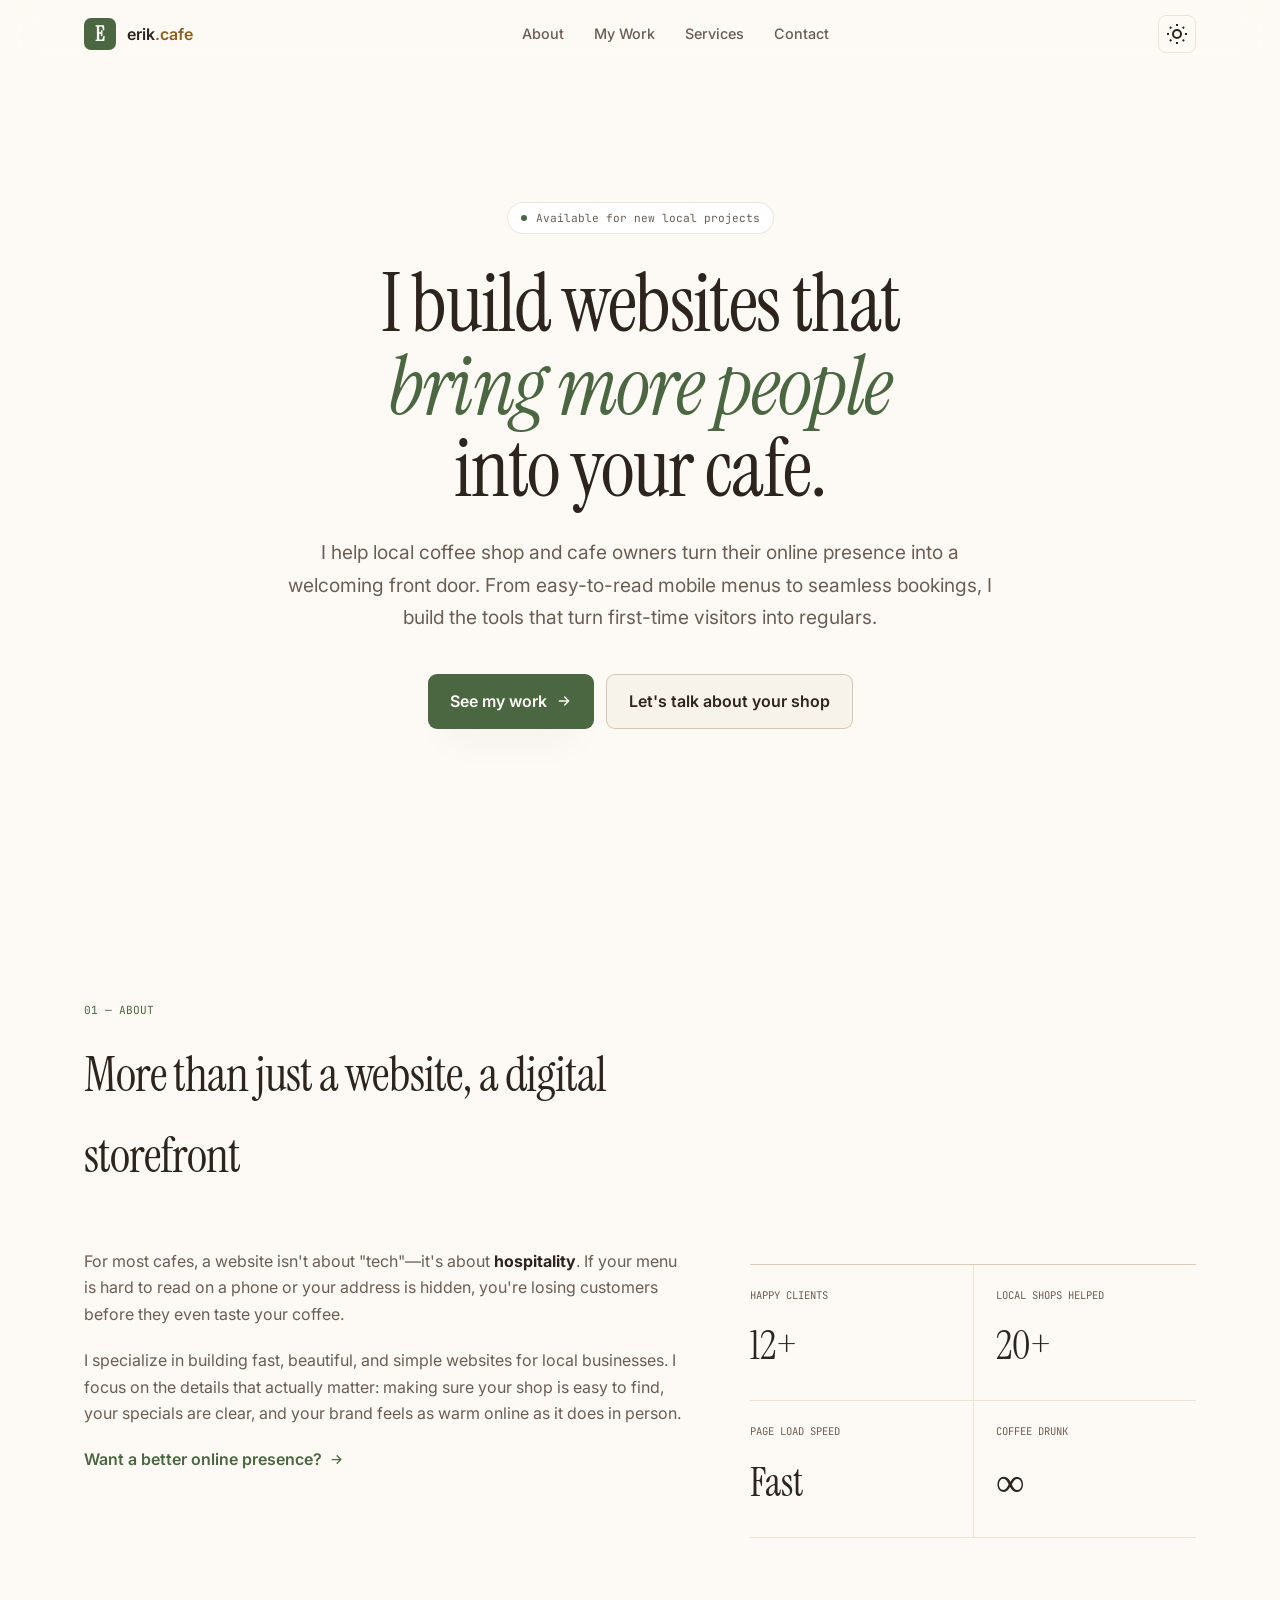
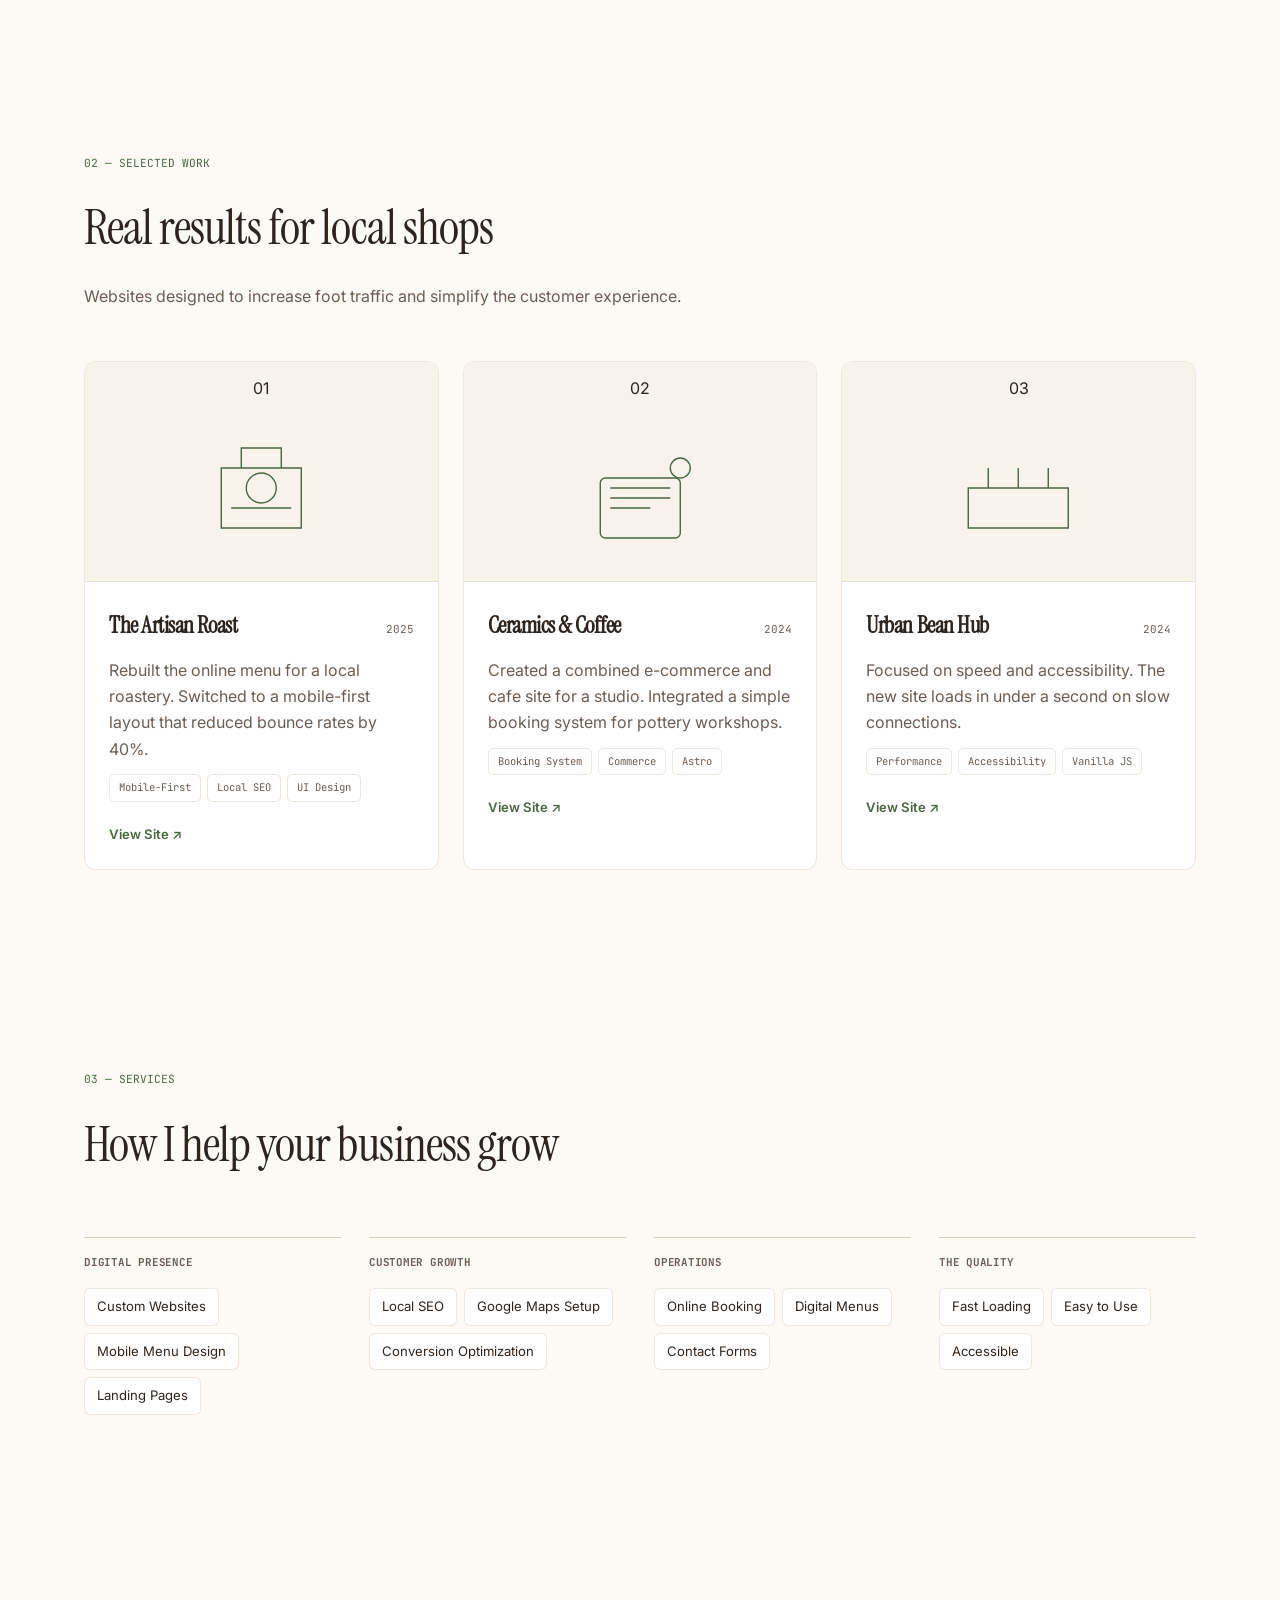
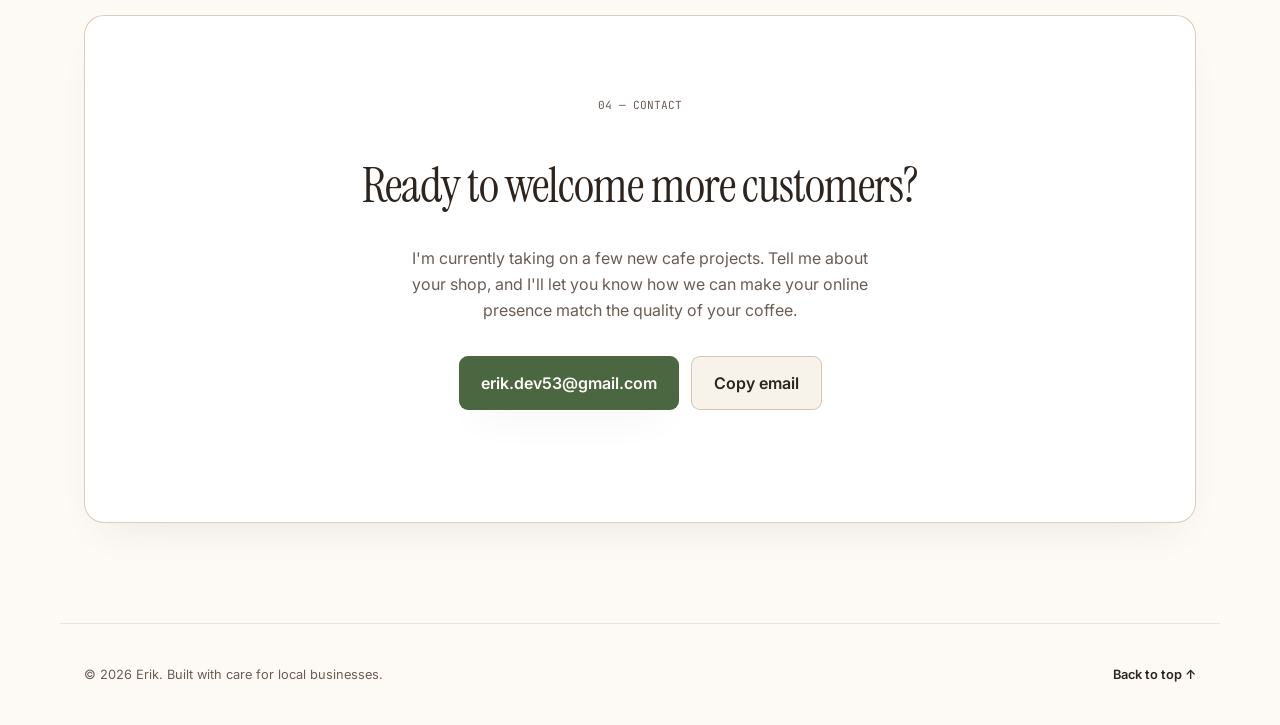
==== index.html @ 01d8112d "Initial commit via Netlify [skip ci]" ====
<!DOCTYPE html>
<html lang="en" data-theme="light">
<head>
  <meta charset="UTF-8" />
  <meta name="viewport" content="width=device-width, initial-scale=1.0" />
  <title>Erik — Web Designer for Local Cafes</title>
  <meta name="description" content="Erik helps local cafes and coffee shops grow their business with welcoming, mobile-friendly websites that bring in more customers." />
  <meta name="theme-color" content="#fdfaf5" />

  <script>
    (function () {
      try {
        var saved = localStorage.getItem("theme");
        var theme = saved || (window.matchMedia("(prefers-color-scheme: light)").matches ? "light" : "dark");
        document.documentElement.setAttribute("data-theme", theme);
      } catch (e) { }
    })();
  </script>

  <link rel="icon" href="data:image/svg+xml,<svg xmlns='http://www.w3.org/2000/svg' viewBox='0 0 100 100'><rect width='100' height='100' rx='22' fill='%238a5f22'/><text x='50' y='70' font-size='56' font-family='Georgia,serif' fill='%23fdfaf5' text-anchor='middle'>E</text></svg>" />
  <link rel="preconnect" href="https://fonts.googleapis.com" />
  <link rel="preconnect" href="https://fonts.gstatic.com" crossorigin />
  <link href="https://fonts.googleapis.com/css2?family=Instrument+Serif:ital@0;1&family=Inter:wght@400;500;600&family=JetBrains+Mono:wght@400;500&display=swap" rel="stylesheet" />
  <style>
:root {
  --bg: #fdfaf5;
  --bg-soft: #fcf8f0;
  --surface: #ffffff;
  --surface-2: #f7f3eb;
  --border: rgba(138, 95, 34, 0.15);
  --border-strong: rgba(138, 95, 34, 0.3);
  --text: #2d241e;
  --text-muted: #6b5d54;
  --accent: #4a6741;
  --accent-2: #3a5233;
  --accent-3: #8a5f22;
  --accent-contrast: #fdfaf5;
  --shadow: 0 20px 40px -20px rgba(45, 36, 30, 0.1);
  --radius: 12px;
  --radius-sm: 6px;
  --maxw: 1160px;
  --font: "Inter", system-ui, sans-serif;
  --display: "Instrument Serif", Georgia, serif;
  --mono: "JetBrains Mono", monospace;
}

[data-theme="dark"] {
  --bg: #1c1815;
  --bg-soft: #241f1b;
  --surface: #2a2420;
  --surface-2: #332c27;
  --border: rgba(255, 255, 255, 0.08);
  --border-strong: rgba(255, 255, 255, 0.15);
  --text: #fdfaf5;
  --text-muted: #bcaea5;
  --accent: #8da87d;
  --accent-2: #a3be8e;
  --accent-3: #c4a484;
  --accent-contrast: #1c1815;
}

*, *::before, *::after { box-sizing: border-box; }
html { scroll-behavior: smooth; scroll-padding-top: 88px; }
body {
  margin: 0; background: var(--bg); color: var(--text);
  font-family: var(--font); font-size: 16px; line-height: 1.65;
  -webkit-font-smoothing: antialiased; overflow-x: hidden;
}
h1, h2, h3 { margin: 0; letter-spacing: -0.02em; }
p { margin: 0; }
ul { margin: 0; padding: 0; list-style: none; }
a { color: inherit; text-decoration: none; }
button { font: inherit; color: inherit; cursor: pointer; }

.container { width: 100%; max-width: var(--maxw); margin-inline: auto; padding-inline: 24px; }

.site-header {
  position: sticky; top: 0; z-index: 50;
  backdrop-filter: blur(16px); -webkit-backdrop-filter: blur(16px);
  background: color-mix(in srgb, var(--bg) 82%, transparent);
  border-bottom: 1px solid transparent;
}
.site-header.is-scrolled { border-bottom-color: var(--border); }
.header-inner { display: flex; align-items: center; justify-content: space-between; height: 68px; }
.logo { display: inline-flex; align-items: center; gap: 11px; font-weight: 600; }
.logo-mark {
  display: grid; place-items: center; width: 32px; height: 32px;
  border-radius: 7px; background: var(--accent); color: var(--accent-contrast);
  font-family: var(--display); font-size: 1.3rem; line-height: 1;
}
.accent { color: var(--accent-3); }
.nav { display: flex; align-items: center; gap: 30px; }
.nav a { font-size: 0.9rem; font-weight: 500; color: var(--text-muted); transition: color 0.2s; }
.nav a:hover { color: var(--text); }
.nav a[aria-current="location"] { color: var(--text); font-weight: 600; }
.header-actions { display: flex; align-items: center; gap: 8px; }
.icon-btn {
  display: grid; place-items: center; width: 38px; height: 38px;
  border-radius: 8px; border: 1px solid var(--border); background: transparent;
}
.icon-sun { display: none; }
[data-theme="light"] .icon-sun { display: block; }
[data-theme="light"] .icon-moon { display: none; }
.menu-btn { display: none; }

.hero {
  display: flex;
  flex-direction: column;
  align-items: center;
  justify-content: center;
  text-align: center;
  padding: 120px 24px;
  min-height: calc(100vh - 68px);
}
.hero-content {
  width: 100%;
  max-width: 800px;
  margin: 0 auto;
}
.badge {
  display: inline-flex; align-items: center; gap: 9px;
  padding: 6px 13px; border: 1px solid var(--border);
  background: var(--surface); border-radius: 999px;
  font-family: var(--mono); font-size: 0.7rem; color: var(--text-muted);
  margin-bottom: 28px;
}
.dot { width: 6px; height: 6px; border-radius: 50%; background: var(--accent); }
h1 {
  font-family: var(--display); font-size: clamp(3rem, 6.4vw, 5.2rem);
  font-weight: 400; line-height: 1.01; margin-bottom: 26px;
}
.gradient-text { color: var(--accent); font-style: italic; }
.lead {
  color: var(--text-muted); font-size: 1.2rem; line-height: 1.7;
  max-width: 60ch; margin: 0 auto 40px;
}
.hero-actions { display: flex; justify-content: center; gap: 12px; margin-bottom: 40px; }
.btn {
  display: inline-flex; align-items: center; gap: 9px;
  padding: 13px 22px; border-radius: 9px; font-weight: 600;
  transition: transform 0.2s;
}
.btn:hover { transform: translateY(-2px); }
.btn-primary { background: var(--accent); color: var(--accent-contrast); box-shadow: var(--shadow); }
.btn-ghost { border: 1px solid var(--border-strong); color: var(--text); background: var(--surface-2); }
.btn-ghost:hover { background: var(--bg-soft); border-color: var(--accent); }

.section { padding-block: 100px; }
.section-head { max-width: 680px; margin-bottom: 52px; }
.eyebrow { font-family: var(--mono); font-size: 0.7rem; text-transform: uppercase; color: var(--accent); margin-bottom: 16px; }
h2 { font-family: var(--display); font-size: clamp(2.1rem, 3.8vw, 3.1rem); font-weight: 400; }
.section-sub { color: var(--text-muted); margin-top: 14px; }

.about-grid { display: grid; grid-template-columns: 1.35fr 1fr; gap: 64px; }
.about-text p { color: var(--text-muted); margin-bottom: 20px; }
.about-text strong { color: var(--text); }
.link-arrow { display: inline-flex; align-items: center; gap: 7px; font-weight: 600; color: var(--accent); }
.stats { display: grid; grid-template-columns: 1fr 1fr; border-top: 1px solid var(--border-strong); }
.stat { padding: 22px 0; border-bottom: 1px solid var(--border); }
.stat:nth-child(even) { padding-left: 22px; border-left: 1px solid var(--border); }
.stat dt { font-family: var(--mono); font-size: 0.66rem; text-transform: uppercase; color: var(--text-muted); margin-bottom: 8px; }
.stat dd { margin: 0; font-family: var(--display); font-size: 2.5rem; color: var(--text); }

.projects { display: grid; grid-template-columns: repeat(3, 1fr); gap: 24px; }
.project { border: 1px solid var(--border); border-radius: var(--radius); background: var(--surface); overflow: hidden; transition: transform 0.3s; }
.project:hover { transform: translateY(-5px); box-shadow: var(--shadow); }
.project-thumb { aspect-ratio: 16/10; background: var(--surface-2); display: grid; place-items: center; border-bottom: 1px solid var(--border); }
.thumb-art { width: 58%; color: var(--accent); }
.project-body { padding: 24px; display: flex; flex-direction: column; gap: 12px; }
.project-top { display: flex; justify-content: space-between; align-items: baseline; }
.project-top h3 { font-family: var(--display); font-size: 1.45rem; }
.year { font-family: var(--mono); font-size: 0.68rem; color: var(--text-muted); }
.project p { font-size: 1rem; color: var(--text-muted); }
.tags { display: flex; flex-wrap: wrap; gap: 6px; }
.tags li { font-family: var(--mono); font-size: 0.66rem; padding: 4px 9px; border: 1px solid var(--border); border-radius: 5px; color: var(--text-muted); }
.project-links { margin-top: auto; padding-top: 10px; font-size: 0.82rem; font-weight: 600; color: var(--accent); }

.skills-grid { display: grid; grid-template-columns: repeat(4, 1fr); gap: 28px; }
.skill-group { padding-top: 16px; border-top: 1px solid var(--border-strong); }
.skill-group h3 { font-size: 0.68rem; font-family: var(--mono); text-transform: uppercase; color: var(--text-muted); margin-bottom: 16px; }
.chips { display: flex; flex-wrap: wrap; gap: 7px; }
.chips li { padding: 7px 12px; border-radius: 6px; border: 1px solid var(--border); background: var(--surface); font-size: 0.82rem; transition: all 0.2s; }
.chips li:hover { border-color: var(--accent); color: var(--accent); }

.contact-card { text-align: center; padding: 80px 28px; border: 1px solid var(--border-strong); border-radius: 20px; background: var(--surface); box-shadow: var(--shadow); }
.contact-card h2 { margin-bottom: 18px; }
.contact-card > p { color: var(--text-muted); max-width: 48ch; margin: 0 auto 32px; }
.contact-actions { display: flex; justify-content: center; gap: 12px; }
.copy-status { margin-top: 18px; font-family: var(--mono); font-size: 0.72rem; color: var(--accent); opacity: 0; transition: opacity 0.2s; }
.copy-status.show { opacity: 1; }

.site-footer { display: flex; justify-content: space-between; padding-block: 40px; border-top: 1px solid var(--border); font-size: 0.8rem; color: var(--text-muted); }
.back-to-top { font-weight: 600; color: var(--text); }

.reveal { opacity: 0; transform: translateY(20px); transition: all 0.6s ease; }
.reveal.in { opacity: 1; transform: none; }

@media (max-width: 900px) {
  .about-grid { grid-template-columns: 1fr; }
  .projects { grid-template-columns: 1fr 1fr; }
  .skills-grid { grid-template-columns: 1fr 1fr; }
}
@media (max-width: 720px) {
  .projects { grid-template-columns: 1fr; }
  .menu-btn { display: grid; }
  .nav {
    position: absolute; top: 68px; left: 0; right: 0; flex-direction: column;
    background: var(--bg-soft); padding: 20px; border-bottom: 1px solid var(--border);
    opacity: 0; visibility: hidden; transition: all 0.2s;
  }
  .nav.open { opacity: 1; visibility: visible; }
}
@media (max-width: 480px) {
  .skills-grid { grid-template-columns: 1fr; }
  .stats { grid-template-columns: 1fr; }
  .stat:nth-child(even) { padding-left: 0; border-left: none; }
}
</style>
</head>
<body>
  <header class="site-header">
    <div class="container header-inner">
      <a class="logo" href="#top">
        <span class="logo-mark">E</span>
        <span class="logo-text">erik<span class="accent">.cafe</span></span>
      </a>
      <nav class="nav" id="nav">
        <a href="#about">About</a>
        <a href="#work">My Work</a>
        <a href="#skills">Services</a>
        <a href="#contact">Contact</a>
      </nav>
      <div class="header-actions">
        <button class="icon-btn" id="theme-toggle">
          <svg class="icon-sun" viewBox="0 0 24 24" fill="none" stroke="currentColor" stroke-width="2"><circle cx="12" cy="12" r="4"/><path d="M12 2v2M12 20v2M4.93 4.93l1.42 1.42M17.66 17.66l1.42 1.42M2 12h2M20 12h2M4.93 19.07l1.42-1.42M17.66 6.34l1.42-1.42"/></svg>
          <svg class="icon-moon" viewBox="0 0 24 24" fill="none" stroke="currentColor" stroke-width="2"><path d="M21 12.79A9 9 0 1 1 11.21 3 7 7 0 0 0 21 12.79z"/></svg>
        </button>
        <button class="icon-btn menu-btn" id="menu-btn">
          <svg viewBox="0 0 24 24" fill="none" stroke="currentColor" stroke-width="2"><path d="M4 7h16M4 12h16M4 17h16"/></svg>
        </button>
      </div>
    </div>
  </header>

  <main id="top">
    <section class="hero container">
      <div class="hero-content reveal">
        <p class="badge"><span class="dot"></span>Available for new local projects</p>
        <h1>I build websites that<br /><span class="gradient-text">bring more people</span><br />into your cafe.</h1>
        <p class="lead">I help local coffee shop and cafe owners turn their online presence into a welcoming front door. From easy-to-read mobile menus to seamless bookings, I build the tools that turn first-time visitors into regulars.</p>
        <div class="hero-actions">
          <a class="btn btn-primary" href="#work">See my work <svg viewBox="0 0 24 24" fill="none" stroke="currentColor" stroke-width="2" stroke-linecap="round" stroke-linejoin="round" width="16"><path d="M5 12h14M13 6l6 6-6 6" /></svg></a>
          <a class="btn btn-ghost" href="#contact">Let's talk about your shop</a>
        </div>
      </div>
    </section>

    <section class="section container" id="about">
      <div class="section-head reveal">
        <p class="eyebrow">01 — About</p>
        <h2>More than just a website, a digital storefront</h2>
      </div>
      <div class="about-grid">
        <div class="about-text reveal">
          <p>For most cafes, a website isn't about "tech"—it's about <strong>hospitality</strong>. If your menu is hard to read on a phone or your address is hidden, you're losing customers before they even taste your coffee.</p>
          <p>I specialize in building fast, beautiful, and simple websites for local businesses. I focus on the details that actually matter: making sure your shop is easy to find, your specials are clear, and your brand feels as warm online as it does in person.</p>
          <a class="link-arrow" href="#contact">Want a better online presence? <svg viewBox="0 0 24 24" fill="none" stroke="currentColor" stroke-width="2" stroke-linecap="round" stroke-linejoin="round" width="15"><path d="M5 12h14M13 6l6 6-6 6" /></svg></a>
        </div>
        <dl class="stats reveal">
          <div class="stat"><dt>Happy Clients</dt><dd>12+</dd></div>
          <div class="stat"><dt>Local Shops Helped</dt><dd>20+</dd></div>
          <div class="stat"><dt>Page Load Speed</dt><dd>Fast</dd></div>
          <div class="stat"><dt>Coffee Drunk</dt><dd>∞</dd></div>
        </dl>
      </div>
    </section>

    <section class="section container" id="work">
      <div class="section-head reveal">
        <p class="eyebrow">02 — Selected work</p>
        <h2>Real results for local shops</h2>
        <p class="section-sub">Websites designed to increase foot traffic and simplify the customer experience.</p>
      </div>
      <div class="projects">
        <article class="project reveal">
          <div class="project-thumb"><span class="thumb-index">01</span><svg class="thumb-art" viewBox="0 0 200 140" width="200" height="140" fill="none" stroke="currentColor" stroke-width="1.4"><path d="M60 40h80v60H60z"/><path d="M80 40v-20h40v20"/><path d="M70 80h60"/><circle cx="100" cy="60" r="15"/></svg></div>
          <div class="project-body">
            <div class="project-top"><h3>The Artisan Roast</h3><span class="year">2025</span></div>
            <p>Rebuilt the online menu for a local roastery. Switched to a mobile-first layout that reduced bounce rates by 40%.</p>
            <ul class="tags"><li>Mobile-First</li><li>Local SEO</li><li>UI Design</li></ul>
            <div class="project-links"><a href="#">View Site ↗</a></div>
          </div>
        </article>
        <article class="project reveal">
          <div class="project-thumb"><span class="thumb-index">02</span><svg class="thumb-art" viewBox="0 0 200 140" width="200" height="140" fill="none" stroke="currentColor" stroke-width="1.4"><rect x="60" y="50" width="80" height="60" rx="5"/><path d="M70 60h60M70 70h60M70 80h40"/><circle cx="140" cy="40" r="10"/></svg></div>
          <div class="project-body">
            <div class="project-top"><h3>Ceramics & Coffee</h3><span class="year">2024</span></div>
            <p>Created a combined e-commerce and cafe site for a studio. Integrated a simple booking system for pottery workshops.</p>
            <ul class="tags"><li>Booking System</li><li>Commerce</li><li>Astro</li></ul>
            <div class="project-links"><a href="#">View Site ↗</a></div>
          </div>
        </article>
        <article class="project reveal">
          <div class="project-thumb"><span class="thumb-index">03</span><svg class="thumb-art" viewBox="0 0 200 140" width="200" height="140" fill="none" stroke="currentColor" stroke-width="1.4"><path d="M50 100h100v-40H50z"/><path d="M70 60v-20M100 60v-20M130 60v-20"/></svg></div>
          <div class="project-body">
            <div class="project-top"><h3>Urban Bean Hub</h3><span class="year">2024</span></div>
            <p>Focused on speed and accessibility. The new site loads in under a second on slow connections.</p>
            <ul class="tags"><li>Performance</li><li>Accessibility</li><li>Vanilla JS</li></ul>
            <div class="project-links"><a href="#">View Site ↗</a></div>
          </div>
        </article>
      </div>
    </section>

    <section class="section container" id="skills">
      <div class="section-head reveal">
        <p class="eyebrow">03 — Services</p>
        <h2>How I help your business grow</h2>
      </div>
      <div class="skills-grid reveal">
        <div class="skill-group"><h3>Digital Presence</h3><ul class="chips"><li>Custom Websites</li><li>Mobile Menu Design</li><li>Landing Pages</li></ul></div>
        <div class="skill-group"><h3>Customer Growth</h3><ul class="chips"><li>Local SEO</li><li>Google Maps Setup</li><li>Conversion Optimization</li></ul></div>
        <div class="skill-group"><h3>Operations</h3><ul class="chips"><li>Online Booking</li><li>Digital Menus</li><li>Contact Forms</li></ul></div>
        <div class="skill-group"><h3>The Quality</h3><ul class="chips"><li>Fast Loading</li><li>Easy to Use</li><li>Accessible</li></ul></div>
      </div>
    </section>

    <section class="section container" id="contact">
      <div class="contact-card reveal">
        <p class="eyebrow">04 — Contact</p>
        <h2>Ready to welcome more customers?</h2>
        <p>I'm currently taking on a few new cafe projects. Tell me about your shop, and I'll let you know how we can make your online presence match the quality of your coffee.</p>
        <div class="contact-actions">
          <a class="btn btn-primary" href="mailto:erik.dev53@gmail.com">erik.dev53@gmail.com</a>
          <button class="btn btn-ghost" id="copy-email" data-email="erik.dev53@gmail.com">Copy email</button>
        </div>
        <p class="copy-status" id="copy-status" role="status" aria-live="polite"></p>
      </div>
    </section>
  </main>

  <footer class="site-footer container">
    <p>© <span id="year">2026</span> Erik. Built with care for local businesses.</p>
    <a href="#top" class="back-to-top">Back to top ↑</a>
  </footer>

  <script>
(function () {
  "use strict";
  const root = document.documentElement;
  const themeToggle = document.getElementById("theme-toggle");
  function applyTheme(theme) {
    root.setAttribute("data-theme", theme);
    if (themeToggle) {
      const isLight = theme === "light";
      themeToggle.setAttribute("aria-pressed", String(isLight));
    }
  }
  const stored = localStorage.getItem("theme");
  applyTheme(stored || (window.matchMedia("(prefers-color-scheme: light)").matches ? "light" : "dark"));
  if (themeToggle) {
    themeToggle.addEventListener("click", () => {
      const next = root.getAttribute("data-theme") === "light" ? "dark" : "light";
      localStorage.setItem("theme", next);
      applyTheme(next);
    });
  }
  const menuBtn = document.getElementById("menu-btn");
  const nav = document.getElementById("nav");
  if (menuBtn && nav) {
    menuBtn.addEventListener("click", () => nav.classList.toggle("open"));
  }
  const header = document.querySelector(".site-header");
  if (header) {
    window.addEventListener("scroll", () => header.classList.toggle("is-scrolled", window.scrollY > 8), { passive: true });
  }
  const reveals = document.querySelectorAll(".reveal");
  const observer = new IntersectionObserver(entries => {
    entries.forEach(entry => { if (entry.isIntersecting) entry.target.classList.add("in"); });
  }, { threshold: 0.1 });
  reveals.forEach(el => observer.observe(el));
  const copyBtn = document.getElementById("copy-email");
  const copyStatus = document.getElementById("copy-status");
  if (copyBtn && copyStatus) {
    copyBtn.addEventListener("click", async () => {
      const email = copyBtn.dataset.email;
      await navigator.clipboard.writeText(email);
      copyStatus.textContent = "Copied ✓";
      copyStatus.classList.add("show");
      setTimeout(() => copyStatus.classList.remove("show"), 2000);
    });
  }
  document.getElementById("year").textContent = String(new Date().getFullYear());
})();
</script>
</body>
</html>
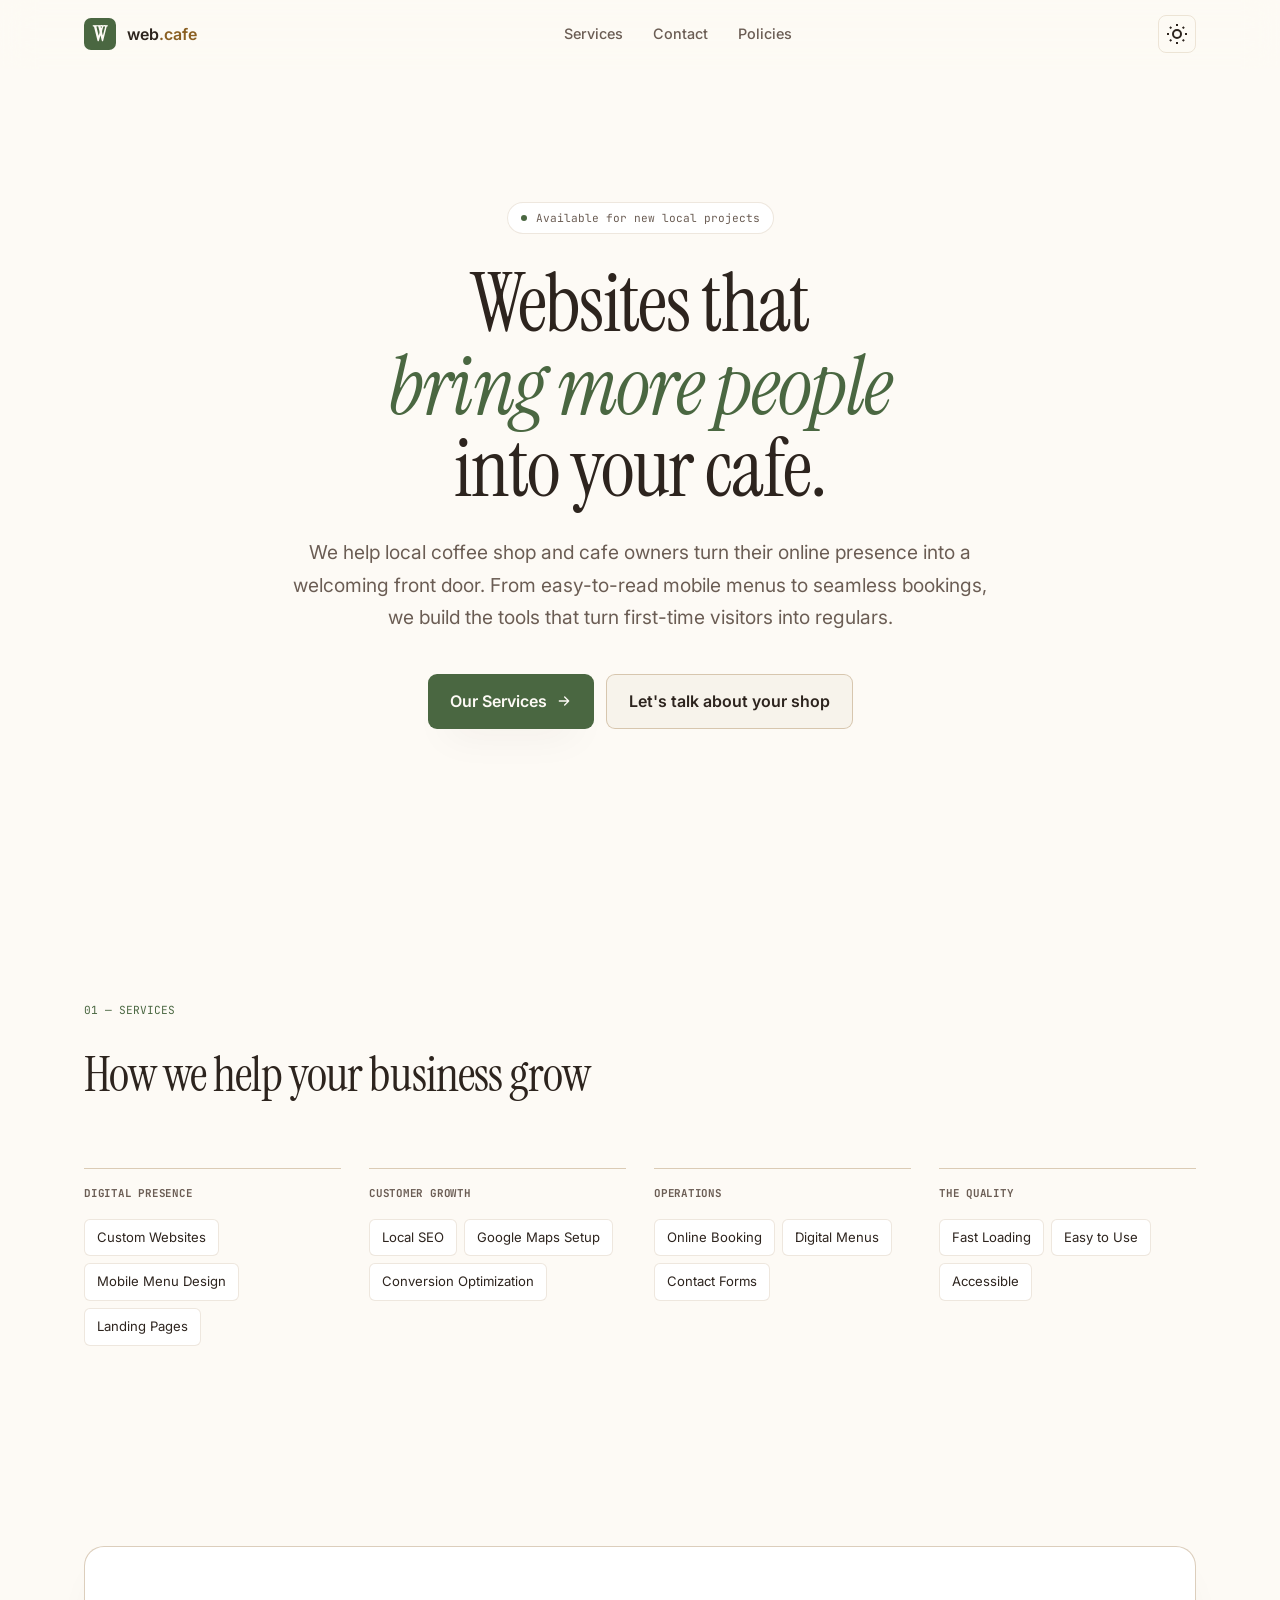
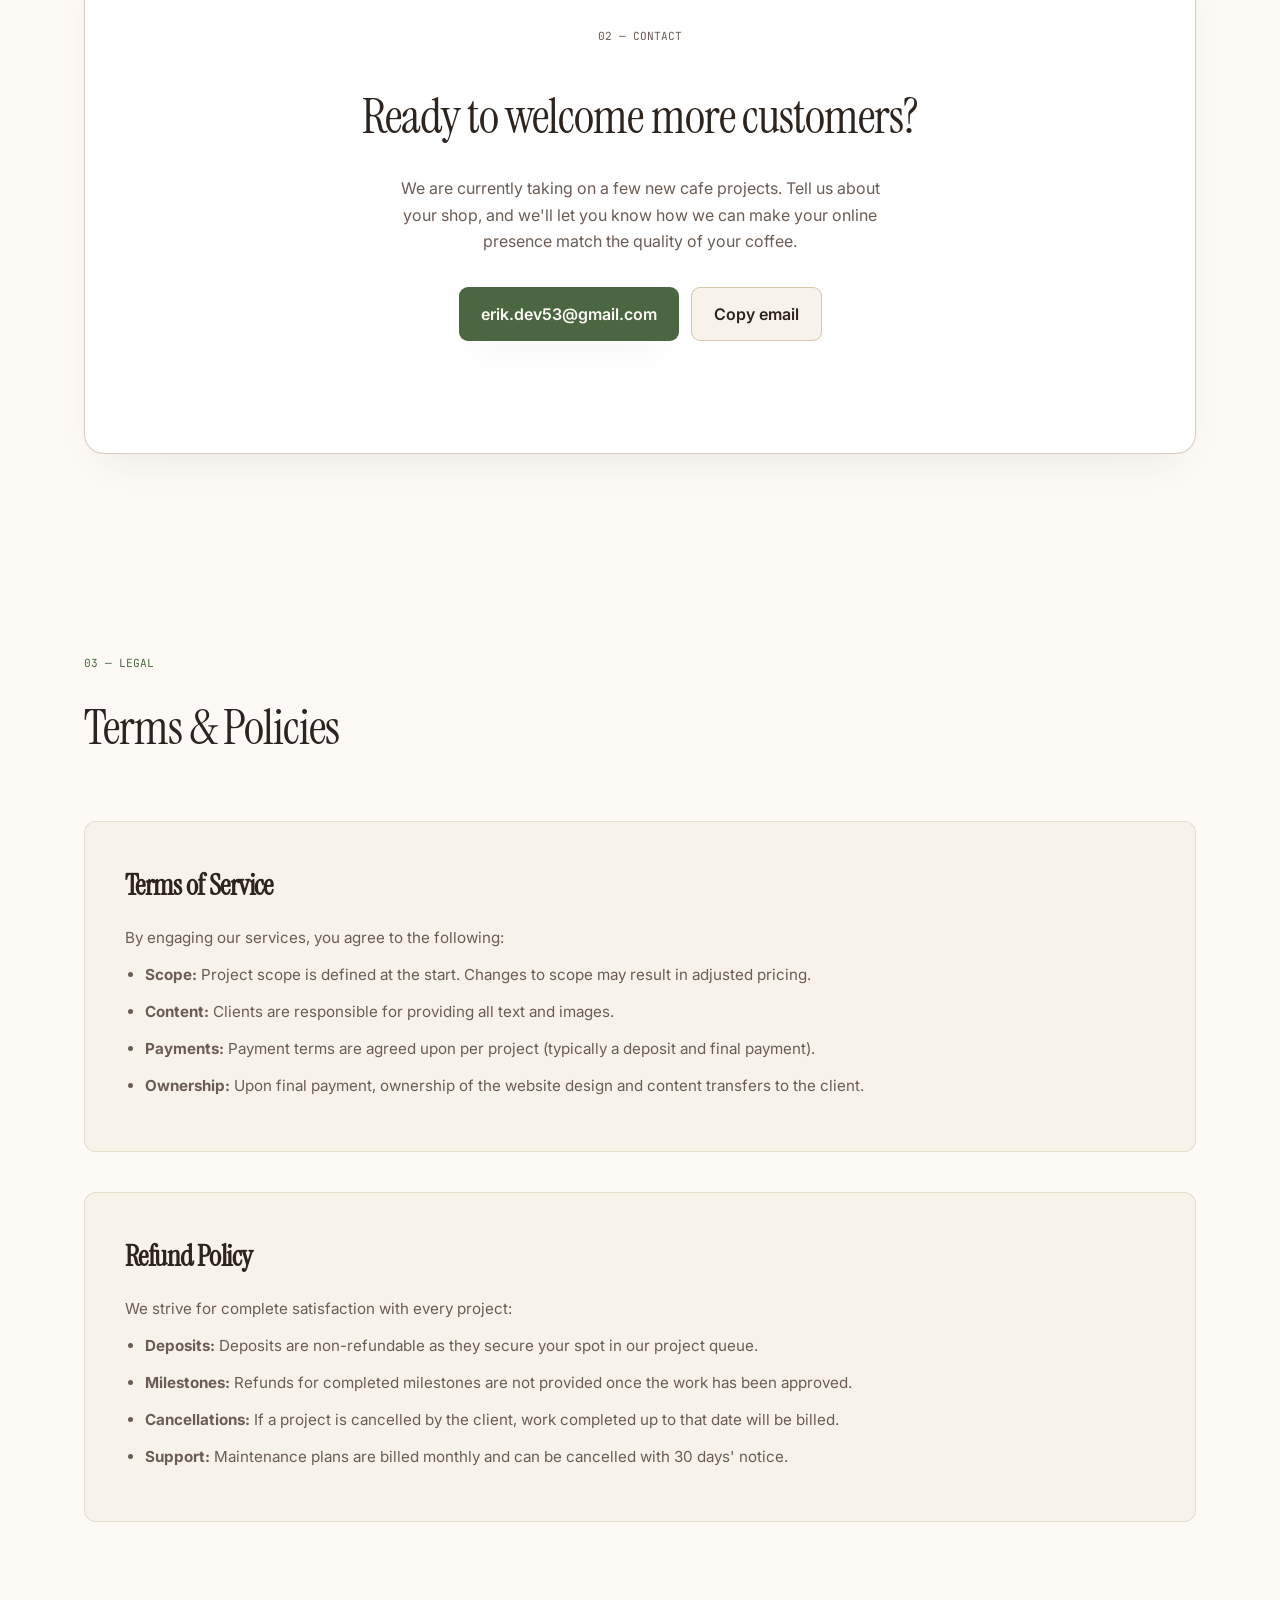
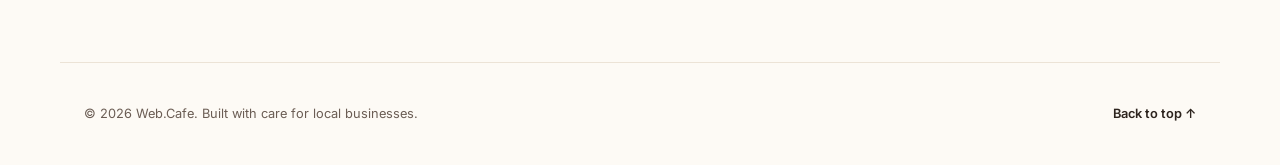
==== commit 963be8b8: "Add files via upload" ====
--- a/index.html
+++ b/index.html
@@ -3,8 +3,8 @@
 <head>
   <meta charset="UTF-8" />
   <meta name="viewport" content="width=device-width, initial-scale=1.0" />
-  <title>Erik — Web Designer for Local Cafes</title>
-  <meta name="description" content="Erik helps local cafes and coffee shops grow their business with welcoming, mobile-friendly websites that bring in more customers." />
+  <title>Web Design Services for Local Cafes</title>
+  <meta name="description" content="Professional web design for local cafes and coffee shops to help grow their business with welcoming, mobile-friendly websites." />
   <meta name="theme-color" content="#fdfaf5" />
 
   <script>
@@ -17,7 +17,7 @@
     })();
   </script>
 
-  <link rel="icon" href="data:image/svg+xml,<svg xmlns='http://www.w3.org/2000/svg' viewBox='0 0 100 100'><rect width='100' height='100' rx='22' fill='%238a5f22'/><text x='50' y='70' font-size='56' font-family='Georgia,serif' fill='%23fdfaf5' text-anchor='middle'>E</text></svg>" />
+  <link rel="icon" href="data:image/svg+xml,<svg xmlns='http://www.w3.org/2000/svg' viewBox='0 0 100 100'><rect width='100' height='100' rx='22' fill='%238a5f22'/><text x='50' y='70' font-size='56' font-family='Georgia,serif' fill='%23fdfaf5' text-anchor='middle'>W</text></svg>" />
   <link rel="preconnect" href="https://fonts.googleapis.com" />
   <link rel="preconnect" href="https://fonts.gstatic.com" crossorigin />
   <link href="https://fonts.googleapis.com/css2?family=Instrument+Serif:ital@0;1&family=Inter:wght@400;500;600&family=JetBrains+Mono:wght@400;500&display=swap" rel="stylesheet" />
@@ -151,30 +151,6 @@
 h2 { font-family: var(--display); font-size: clamp(2.1rem, 3.8vw, 3.1rem); font-weight: 400; }
 .section-sub { color: var(--text-muted); margin-top: 14px; }
 
-.about-grid { display: grid; grid-template-columns: 1.35fr 1fr; gap: 64px; }
-.about-text p { color: var(--text-muted); margin-bottom: 20px; }
-.about-text strong { color: var(--text); }
-.link-arrow { display: inline-flex; align-items: center; gap: 7px; font-weight: 600; color: var(--accent); }
-.stats { display: grid; grid-template-columns: 1fr 1fr; border-top: 1px solid var(--border-strong); }
-.stat { padding: 22px 0; border-bottom: 1px solid var(--border); }
-.stat:nth-child(even) { padding-left: 22px; border-left: 1px solid var(--border); }
-.stat dt { font-family: var(--mono); font-size: 0.66rem; text-transform: uppercase; color: var(--text-muted); margin-bottom: 8px; }
-.stat dd { margin: 0; font-family: var(--display); font-size: 2.5rem; color: var(--text); }
-
-.projects { display: grid; grid-template-columns: repeat(3, 1fr); gap: 24px; }
-.project { border: 1px solid var(--border); border-radius: var(--radius); background: var(--surface); overflow: hidden; transition: transform 0.3s; }
-.project:hover { transform: translateY(-5px); box-shadow: var(--shadow); }
-.project-thumb { aspect-ratio: 16/10; background: var(--surface-2); display: grid; place-items: center; border-bottom: 1px solid var(--border); }
-.thumb-art { width: 58%; color: var(--accent); }
-.project-body { padding: 24px; display: flex; flex-direction: column; gap: 12px; }
-.project-top { display: flex; justify-content: space-between; align-items: baseline; }
-.project-top h3 { font-family: var(--display); font-size: 1.45rem; }
-.year { font-family: var(--mono); font-size: 0.68rem; color: var(--text-muted); }
-.project p { font-size: 1rem; color: var(--text-muted); }
-.tags { display: flex; flex-wrap: wrap; gap: 6px; }
-.tags li { font-family: var(--mono); font-size: 0.66rem; padding: 4px 9px; border: 1px solid var(--border); border-radius: 5px; color: var(--text-muted); }
-.project-links { margin-top: auto; padding-top: 10px; font-size: 0.82rem; font-weight: 600; color: var(--accent); }
-
 .skills-grid { display: grid; grid-template-columns: repeat(4, 1fr); gap: 28px; }
 .skill-group { padding-top: 16px; border-top: 1px solid var(--border-strong); }
 .skill-group h3 { font-size: 0.68rem; font-family: var(--mono); text-transform: uppercase; color: var(--text-muted); margin-bottom: 16px; }
@@ -189,6 +165,11 @@
 .copy-status { margin-top: 18px; font-family: var(--mono); font-size: 0.72rem; color: var(--accent); opacity: 0; transition: opacity 0.2s; }
 .copy-status.show { opacity: 1; }
 
+.policy-section { background: var(--surface-2); border-radius: var(--radius); padding: 40px; margin-bottom: 40px; border: 1px solid var(--border); }
+.policy-section h3 { font-family: var(--display); font-size: 1.8rem; margin-bottom: 16px; }
+.policy-section p, .policy-section li { color: var(--text-muted); margin-bottom: 12px; font-size: 0.95rem; }
+.policy-section ul { padding-left: 20px; list-style: disc; }
+
 .site-footer { display: flex; justify-content: space-between; padding-block: 40px; border-top: 1px solid var(--border); font-size: 0.8rem; color: var(--text-muted); }
 .back-to-top { font-weight: 600; color: var(--text); }
 
@@ -196,12 +177,9 @@
 .reveal.in { opacity: 1; transform: none; }
 
 @media (max-width: 900px) {
-  .about-grid { grid-template-columns: 1fr; }
-  .projects { grid-template-columns: 1fr 1fr; }
   .skills-grid { grid-template-columns: 1fr 1fr; }
 }
 @media (max-width: 720px) {
-  .projects { grid-template-columns: 1fr; }
   .menu-btn { display: grid; }
   .nav {
     position: absolute; top: 68px; left: 0; right: 0; flex-direction: column;
@@ -212,8 +190,6 @@
 }
 @media (max-width: 480px) {
   .skills-grid { grid-template-columns: 1fr; }
-  .stats { grid-template-columns: 1fr; }
-  .stat:nth-child(even) { padding-left: 0; border-left: none; }
 }
 </style>
 </head>
@@ -221,14 +197,13 @@
   <header class="site-header">
     <div class="container header-inner">
       <a class="logo" href="#top">
-        <span class="logo-mark">E</span>
-        <span class="logo-text">erik<span class="accent">.cafe</span></span>
+        <span class="logo-mark">W</span>
+        <span class="logo-text">web<span class="accent">.cafe</span></span>
       </a>
       <nav class="nav" id="nav">
-        <a href="#about">About</a>
-        <a href="#work">My Work</a>
-        <a href="#skills">Services</a>
+        <a href="#services">Services</a>
         <a href="#contact">Contact</a>
+        <a href="#policies">Policies</a>
       </nav>
       <div class="header-actions">
         <button class="icon-btn" id="theme-toggle">
@@ -246,76 +221,19 @@
     <section class="hero container">
       <div class="hero-content reveal">
         <p class="badge"><span class="dot"></span>Available for new local projects</p>
-        <h1>I build websites that<br /><span class="gradient-text">bring more people</span><br />into your cafe.</h1>
-        <p class="lead">I help local coffee shop and cafe owners turn their online presence into a welcoming front door. From easy-to-read mobile menus to seamless bookings, I build the tools that turn first-time visitors into regulars.</p>
+        <h1>Websites that<br /><span class="gradient-text">bring more people</span><br />into your cafe.</h1>
+        <p class="lead">We help local coffee shop and cafe owners turn their online presence into a welcoming front door. From easy-to-read mobile menus to seamless bookings, we build the tools that turn first-time visitors into regulars.</p>
         <div class="hero-actions">
-          <a class="btn btn-primary" href="#work">See my work <svg viewBox="0 0 24 24" fill="none" stroke="currentColor" stroke-width="2" stroke-linecap="round" stroke-linejoin="round" width="16"><path d="M5 12h14M13 6l6 6-6 6" /></svg></a>
+          <a class="btn btn-primary" href="#services">Our Services <svg viewBox="0 0 24 24" fill="none" stroke="currentColor" stroke-width="2" stroke-linecap="round" stroke-linejoin="round" width="16"><path d="M5 12h14M13 6l6 6-6 6" /></svg></a>
           <a class="btn btn-ghost" href="#contact">Let's talk about your shop</a>
         </div>
       </div>
     </section>
 
-    <section class="section container" id="about">
+    <section class="section container" id="services">
       <div class="section-head reveal">
-        <p class="eyebrow">01 — About</p>
-        <h2>More than just a website, a digital storefront</h2>
-      </div>
-      <div class="about-grid">
-        <div class="about-text reveal">
-          <p>For most cafes, a website isn't about "tech"—it's about <strong>hospitality</strong>. If your menu is hard to read on a phone or your address is hidden, you're losing customers before they even taste your coffee.</p>
-          <p>I specialize in building fast, beautiful, and simple websites for local businesses. I focus on the details that actually matter: making sure your shop is easy to find, your specials are clear, and your brand feels as warm online as it does in person.</p>
-          <a class="link-arrow" href="#contact">Want a better online presence? <svg viewBox="0 0 24 24" fill="none" stroke="currentColor" stroke-width="2" stroke-linecap="round" stroke-linejoin="round" width="15"><path d="M5 12h14M13 6l6 6-6 6" /></svg></a>
-        </div>
-        <dl class="stats reveal">
-          <div class="stat"><dt>Happy Clients</dt><dd>12+</dd></div>
-          <div class="stat"><dt>Local Shops Helped</dt><dd>20+</dd></div>
-          <div class="stat"><dt>Page Load Speed</dt><dd>Fast</dd></div>
-          <div class="stat"><dt>Coffee Drunk</dt><dd>∞</dd></div>
-        </dl>
-      </div>
-    </section>
-
-    <section class="section container" id="work">
-      <div class="section-head reveal">
-        <p class="eyebrow">02 — Selected work</p>
-        <h2>Real results for local shops</h2>
-        <p class="section-sub">Websites designed to increase foot traffic and simplify the customer experience.</p>
-      </div>
-      <div class="projects">
-        <article class="project reveal">
-          <div class="project-thumb"><span class="thumb-index">01</span><svg class="thumb-art" viewBox="0 0 200 140" width="200" height="140" fill="none" stroke="currentColor" stroke-width="1.4"><path d="M60 40h80v60H60z"/><path d="M80 40v-20h40v20"/><path d="M70 80h60"/><circle cx="100" cy="60" r="15"/></svg></div>
-          <div class="project-body">
-            <div class="project-top"><h3>The Artisan Roast</h3><span class="year">2025</span></div>
-            <p>Rebuilt the online menu for a local roastery. Switched to a mobile-first layout that reduced bounce rates by 40%.</p>
-            <ul class="tags"><li>Mobile-First</li><li>Local SEO</li><li>UI Design</li></ul>
-            <div class="project-links"><a href="#">View Site ↗</a></div>
-          </div>
-        </article>
-        <article class="project reveal">
-          <div class="project-thumb"><span class="thumb-index">02</span><svg class="thumb-art" viewBox="0 0 200 140" width="200" height="140" fill="none" stroke="currentColor" stroke-width="1.4"><rect x="60" y="50" width="80" height="60" rx="5"/><path d="M70 60h60M70 70h60M70 80h40"/><circle cx="140" cy="40" r="10"/></svg></div>
-          <div class="project-body">
-            <div class="project-top"><h3>Ceramics & Coffee</h3><span class="year">2024</span></div>
-            <p>Created a combined e-commerce and cafe site for a studio. Integrated a simple booking system for pottery workshops.</p>
-            <ul class="tags"><li>Booking System</li><li>Commerce</li><li>Astro</li></ul>
-            <div class="project-links"><a href="#">View Site ↗</a></div>
-          </div>
-        </article>
-        <article class="project reveal">
-          <div class="project-thumb"><span class="thumb-index">03</span><svg class="thumb-art" viewBox="0 0 200 140" width="200" height="140" fill="none" stroke="currentColor" stroke-width="1.4"><path d="M50 100h100v-40H50z"/><path d="M70 60v-20M100 60v-20M130 60v-20"/></svg></div>
-          <div class="project-body">
-            <div class="project-top"><h3>Urban Bean Hub</h3><span class="year">2024</span></div>
-            <p>Focused on speed and accessibility. The new site loads in under a second on slow connections.</p>
-            <ul class="tags"><li>Performance</li><li>Accessibility</li><li>Vanilla JS</li></ul>
-            <div class="project-links"><a href="#">View Site ↗</a></div>
-          </div>
-        </article>
-      </div>
-    </section>
-
-    <section class="section container" id="skills">
-      <div class="section-head reveal">
-        <p class="eyebrow">03 — Services</p>
-        <h2>How I help your business grow</h2>
+        <p class="eyebrow">01 — Services</p>
+        <h2>How we help your business grow</h2>
       </div>
       <div class="skills-grid reveal">
         <div class="skill-group"><h3>Digital Presence</h3><ul class="chips"><li>Custom Websites</li><li>Mobile Menu Design</li><li>Landing Pages</li></ul></div>
@@ -327,9 +245,9 @@
 
     <section class="section container" id="contact">
       <div class="contact-card reveal">
-        <p class="eyebrow">04 — Contact</p>
+        <p class="eyebrow">02 — Contact</p>
         <h2>Ready to welcome more customers?</h2>
-        <p>I'm currently taking on a few new cafe projects. Tell me about your shop, and I'll let you know how we can make your online presence match the quality of your coffee.</p>
+        <p>We are currently taking on a few new cafe projects. Tell us about your shop, and we'll let you know how we can make your online presence match the quality of your coffee.</p>
         <div class="contact-actions">
           <a class="btn btn-primary" href="mailto:erik.dev53@gmail.com">erik.dev53@gmail.com</a>
           <button class="btn btn-ghost" id="copy-email" data-email="erik.dev53@gmail.com">Copy email</button>
@@ -337,10 +255,39 @@
         <p class="copy-status" id="copy-status" role="status" aria-live="polite"></p>
       </div>
     </section>
+
+    <section class="section container" id="policies">
+      <div class="section-head reveal">
+        <p class="eyebrow">03 — Legal</p>
+        <h2>Terms & Policies</h2>
+      </div>
+      <div class="reveal">
+        <div class="policy-section">
+          <h3>Terms of Service</h3>
+          <p>By engaging our services, you agree to the following:</p>
+          <ul>
+            <li><strong>Scope:</strong> Project scope is defined at the start. Changes to scope may result in adjusted pricing.</li>
+            <li><strong>Content:</strong> Clients are responsible for providing all text and images.</li>
+            <li><strong>Payments:</strong> Payment terms are agreed upon per project (typically a deposit and final payment).</li>
+            <li><strong>Ownership:</strong> Upon final payment, ownership of the website design and content transfers to the client.</li>
+          </ul>
+        </div>
+        <div class="policy-section">
+          <h3>Refund Policy</h3>
+          <p>We strive for complete satisfaction with every project:</p>
+          <ul>
+            <li><strong>Deposits:</strong> Deposits are non-refundable as they secure your spot in our project queue.</li>
+            <li><strong>Milestones:</strong> Refunds for completed milestones are not provided once the work has been approved.</li>
+            <li><strong>Cancellations:</strong> If a project is cancelled by the client, work completed up to that date will be billed.</li>
+            <li><strong>Support:</strong> Maintenance plans are billed monthly and can be cancelled with 30 days' notice.</li>
+          </ul>
+        </div>
+      </div>
+    </section>
   </main>
 
   <footer class="site-footer container">
-    <p>© <span id="year">2026</span> Erik. Built with care for local businesses.</p>
+    <p>© <span id="year">2026</span> Web.Cafe. Built with care for local businesses.</p>
     <a href="#top" class="back-to-top">Back to top ↑</a>
   </footer>
 
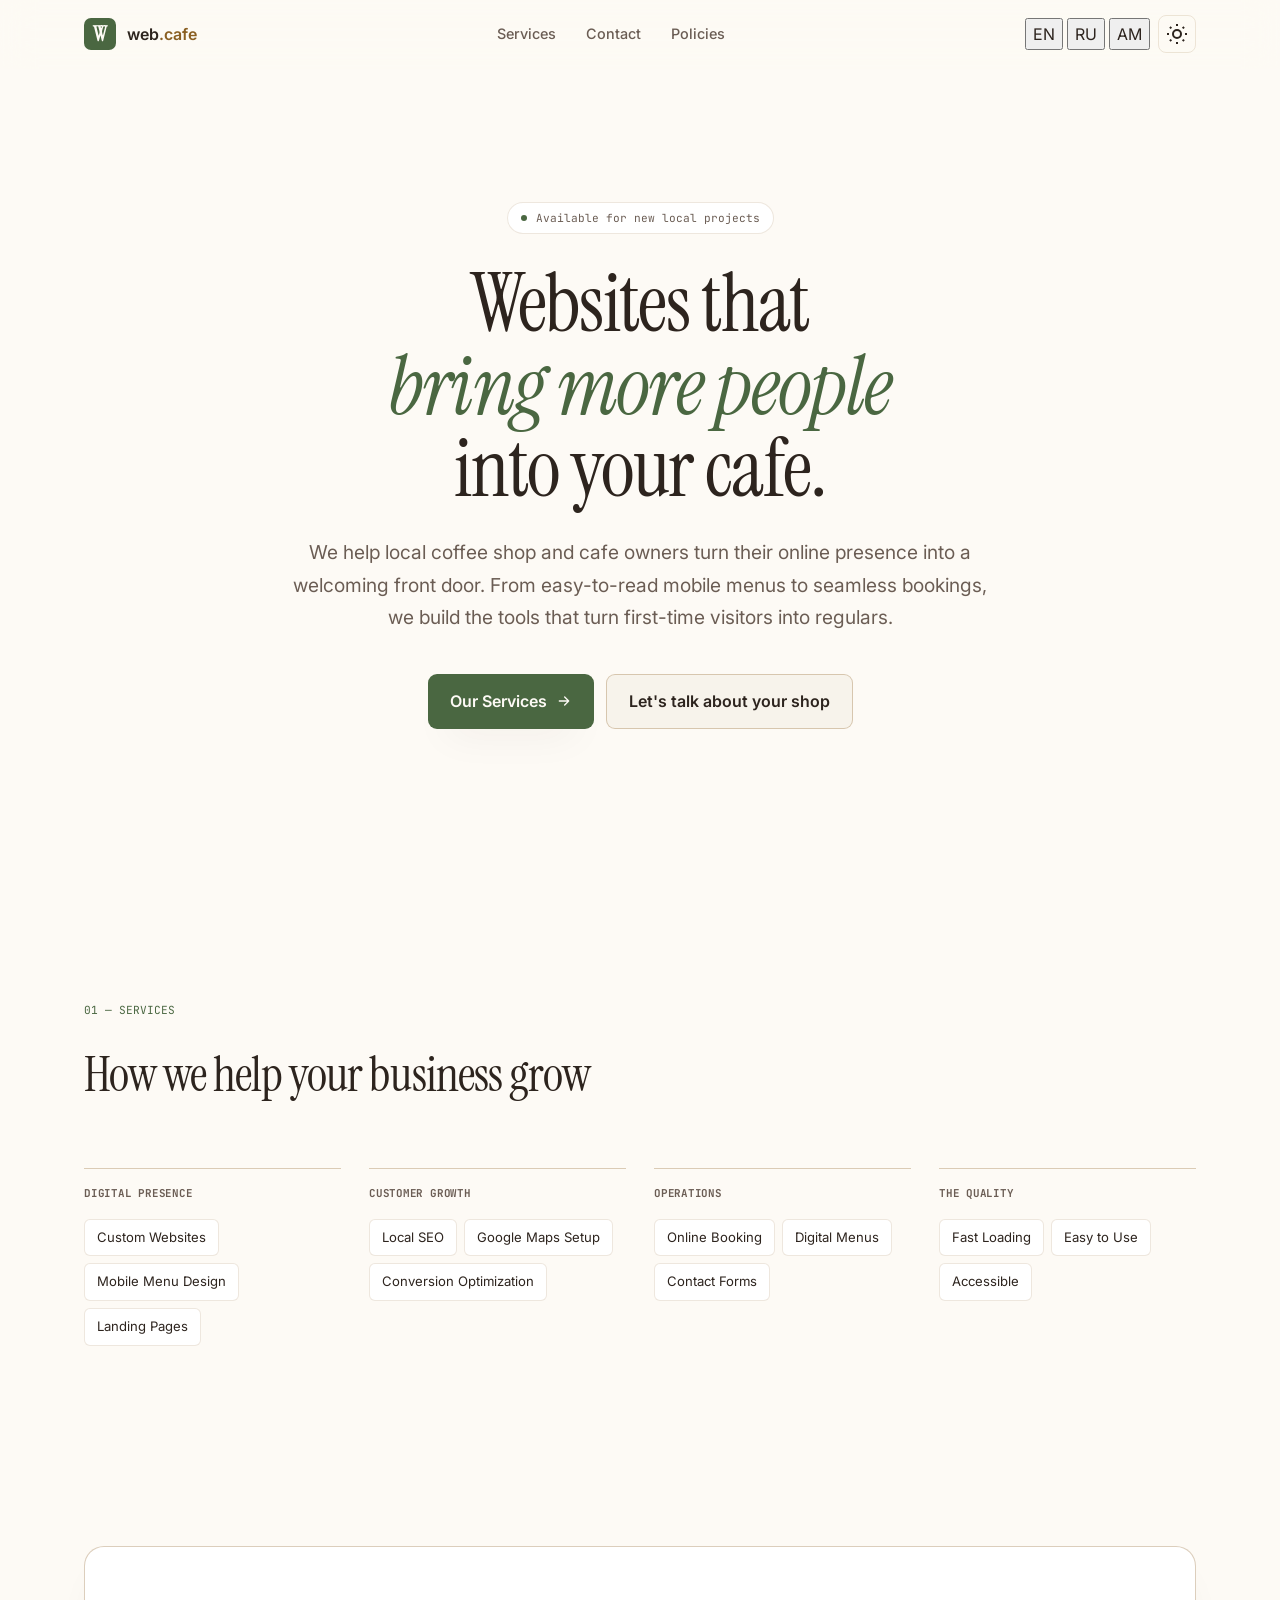
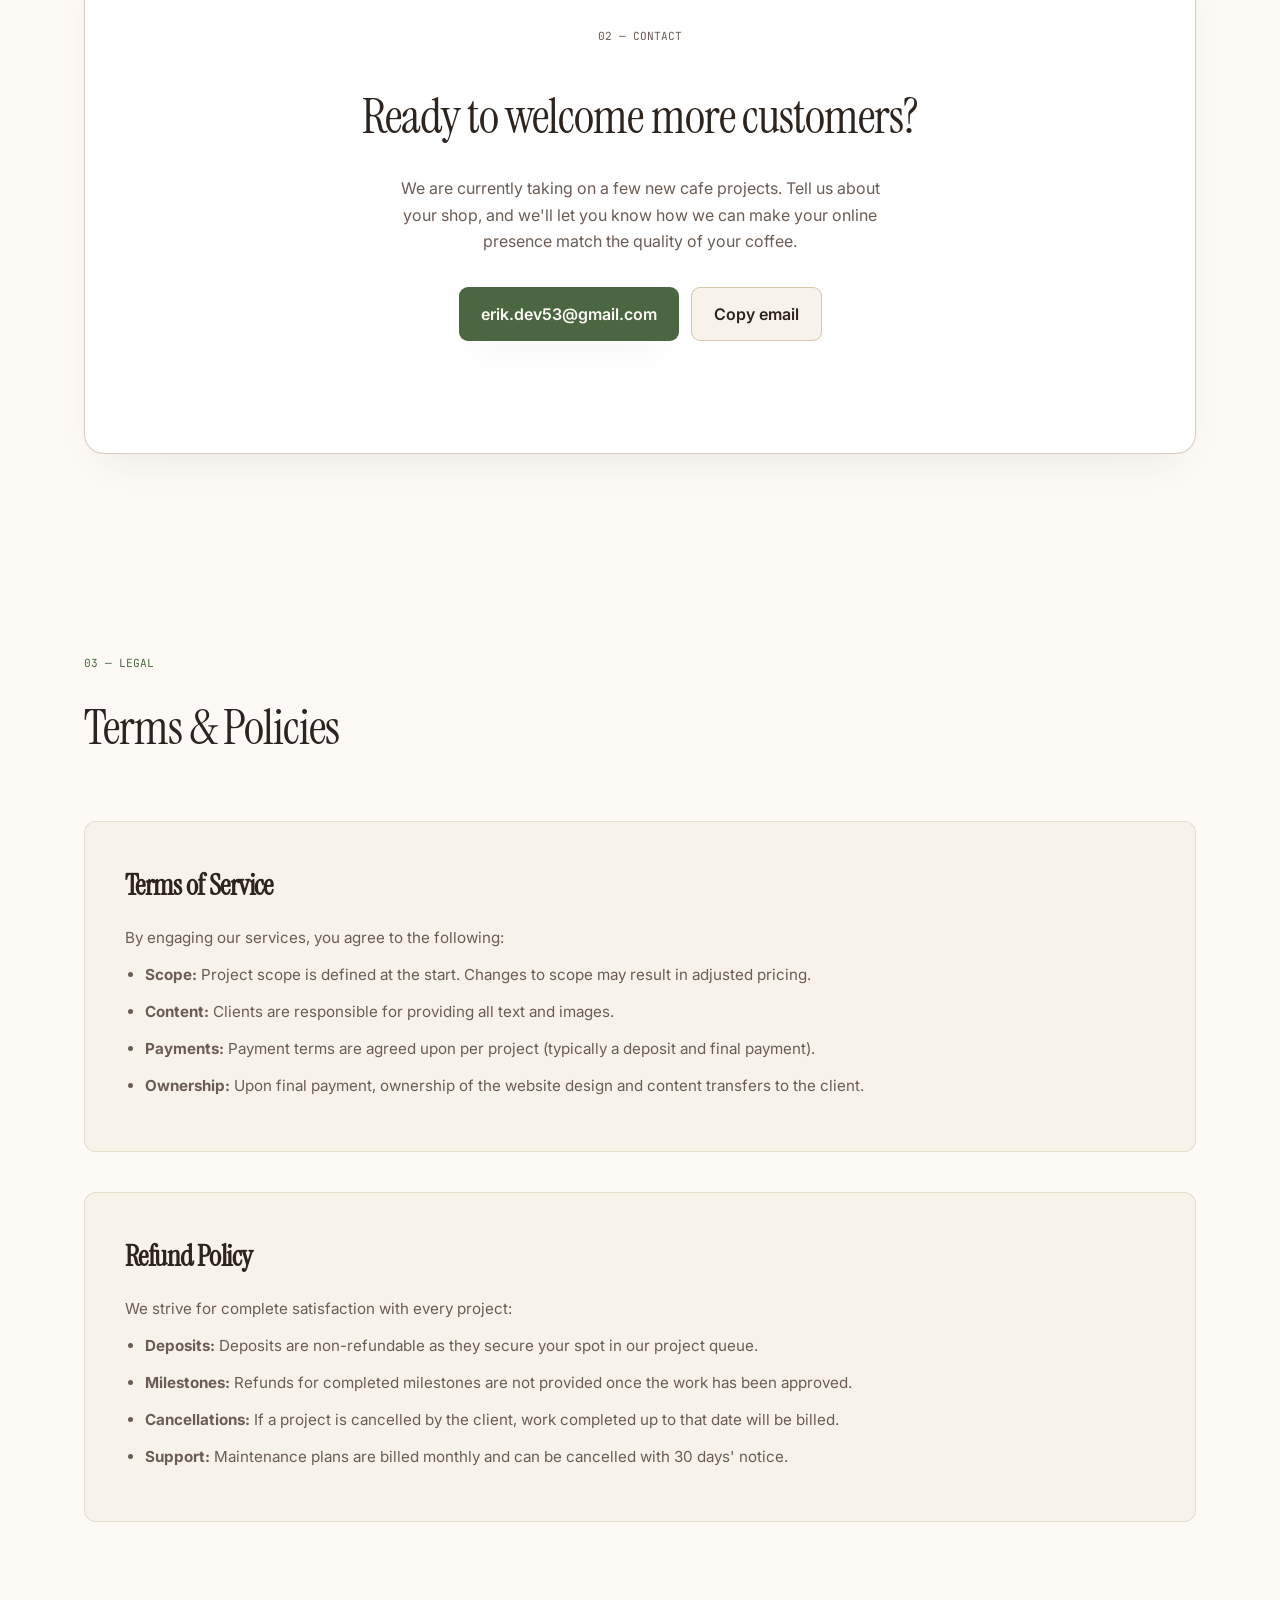
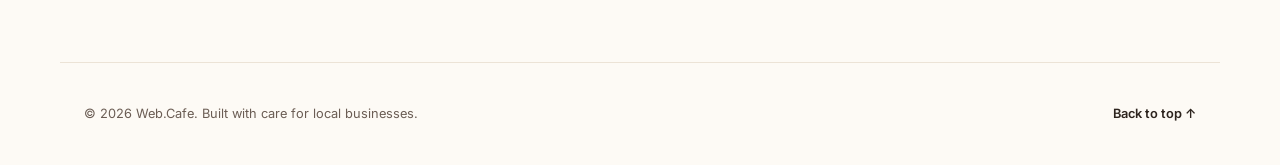
==== commit 8c84a956: "Add files via upload" ====
--- a/index.html
+++ b/index.html
@@ -206,6 +206,11 @@
         <a href="#policies">Policies</a>
       </nav>
       <div class="header-actions">
+        <div class="lang-switcher">
+          <button class="lang-btn active" data-lang="en">EN</button>
+          <button class="lang-btn" data-lang="ru">RU</button>
+          <button class="lang-btn" data-lang="hy">AM</button>
+        </div>
         <button class="icon-btn" id="theme-toggle">
           <svg class="icon-sun" viewBox="0 0 24 24" fill="none" stroke="currentColor" stroke-width="2"><circle cx="12" cy="12" r="4"/><path d="M12 2v2M12 20v2M4.93 4.93l1.42 1.42M17.66 17.66l1.42 1.42M2 12h2M20 12h2M4.93 19.07l1.42-1.42M17.66 6.34l1.42-1.42"/></svg>
           <svg class="icon-moon" viewBox="0 0 24 24" fill="none" stroke="currentColor" stroke-width="2"><path d="M21 12.79A9 9 0 1 1 11.21 3 7 7 0 0 0 21 12.79z"/></svg>
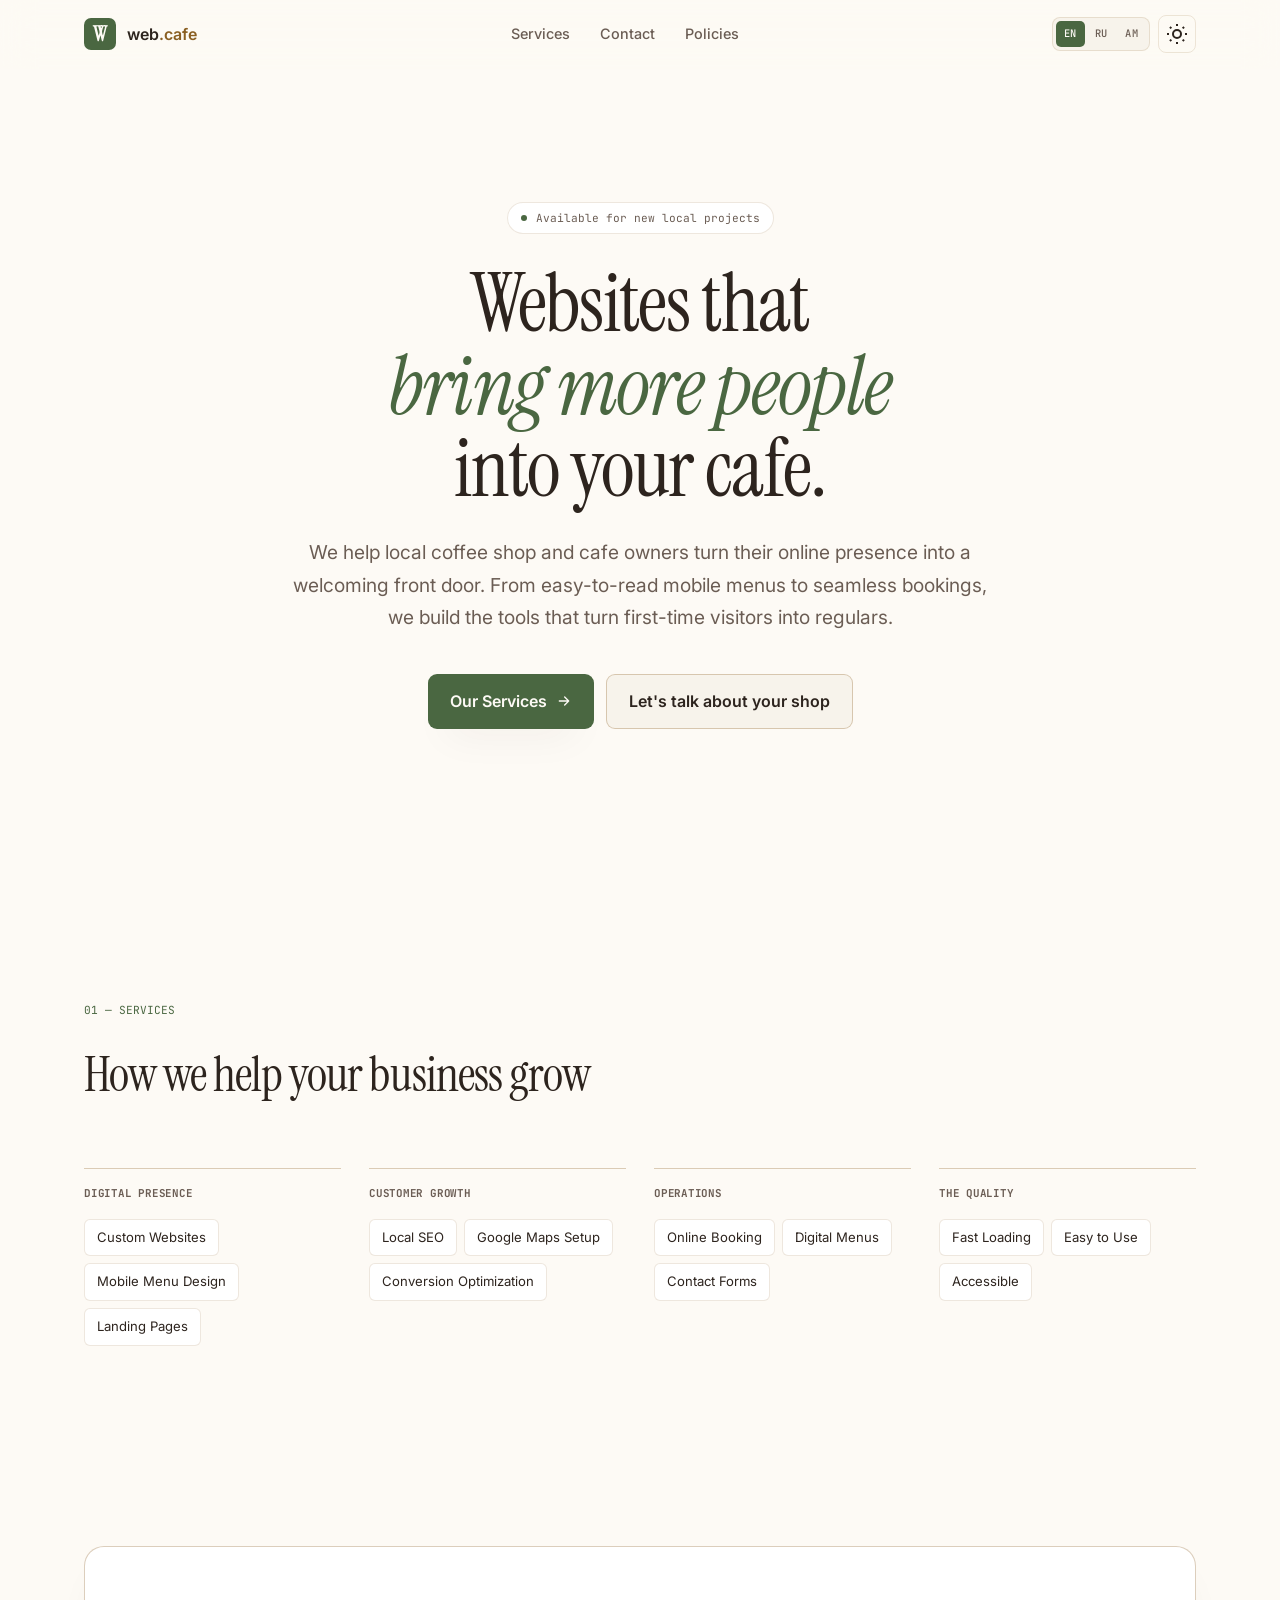
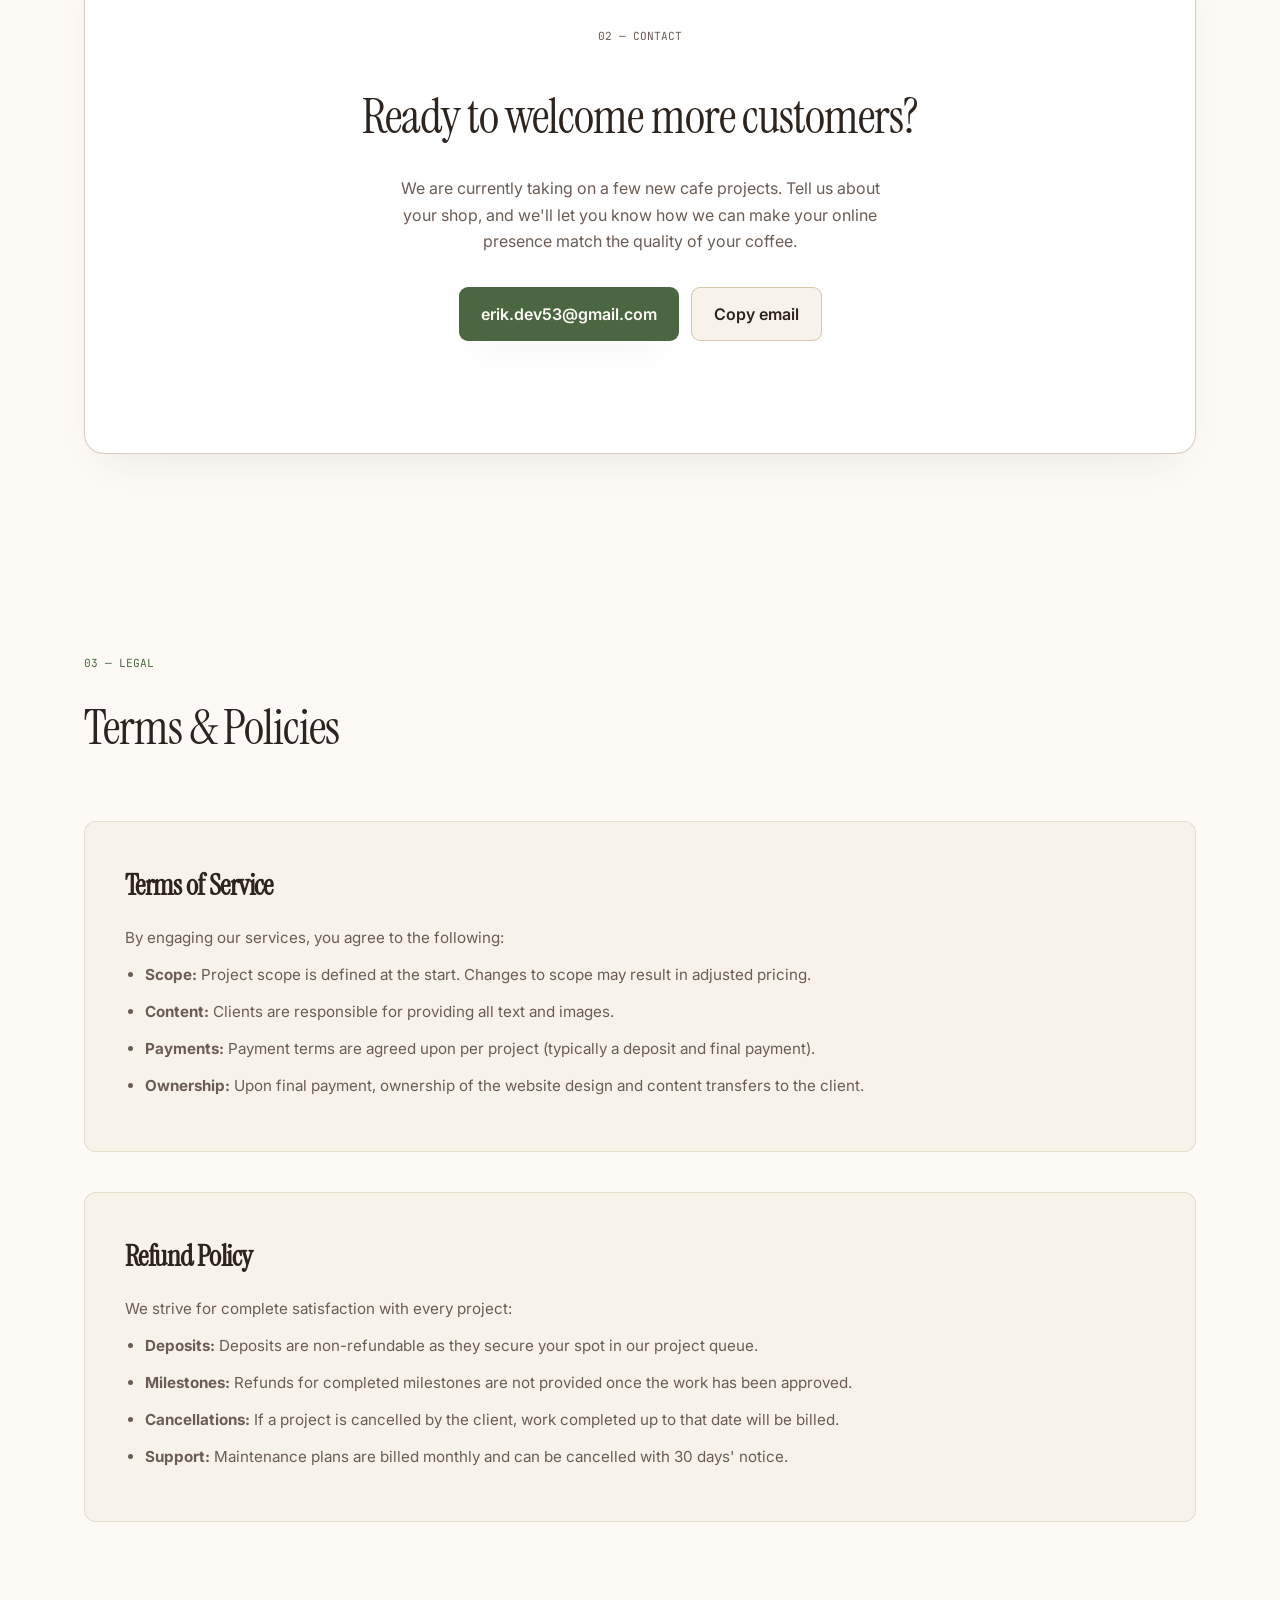
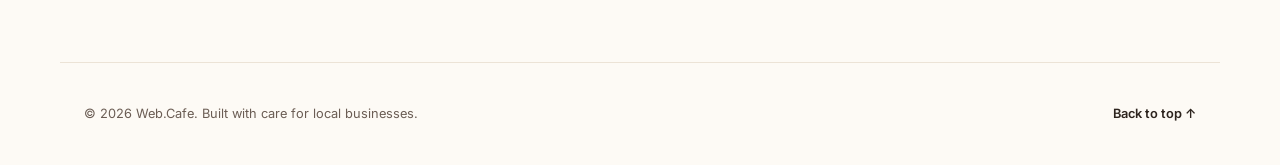
==== commit 3f266ec2: "Add files via upload" ====
--- a/index.html
+++ b/index.html
@@ -94,6 +94,18 @@
 .nav a:hover { color: var(--text); }
 .nav a[aria-current="location"] { color: var(--text); font-weight: 600; }
 .header-actions { display: flex; align-items: center; gap: 8px; }
+.lang-switcher {
+  display: flex; align-items: center; gap: 2px; padding: 3px;
+  border: 1px solid var(--border); border-radius: 8px; background: var(--surface-2);
+}
+.lang-btn {
+  padding: 4px 8px; border: 0; border-radius: 5px; background: transparent;
+  font-family: var(--mono); font-size: 0.65rem; font-weight: 500;
+  letter-spacing: 0.03em; color: var(--text-muted);
+  transition: background 0.2s, color 0.2s;
+}
+.lang-btn:hover { color: var(--text); }
+.lang-btn.active { background: var(--accent); color: var(--accent-contrast); }
 .icon-btn {
   display: grid; place-items: center; width: 38px; height: 38px;
   border-radius: 8px; border: 1px solid var(--border); background: transparent;
@@ -190,6 +202,8 @@
 }
 @media (max-width: 480px) {
   .skills-grid { grid-template-columns: 1fr; }
+  .lang-btn { padding: 4px 5px; font-size: 0.6rem; }
+  .header-actions { gap: 6px; }
 }
 </style>
 </head>
@@ -201,15 +215,15 @@
         <span class="logo-text">web<span class="accent">.cafe</span></span>
       </a>
       <nav class="nav" id="nav">
-        <a href="#services">Services</a>
-        <a href="#contact">Contact</a>
-        <a href="#policies">Policies</a>
+        <a href="#services" data-i18n="nav.services">Services</a>
+        <a href="#contact" data-i18n="nav.contact">Contact</a>
+        <a href="#policies" data-i18n="nav.policies">Policies</a>
       </nav>
       <div class="header-actions">
-        <div class="lang-switcher">
-          <button class="lang-btn active" data-lang="en">EN</button>
-          <button class="lang-btn" data-lang="ru">RU</button>
-          <button class="lang-btn" data-lang="hy">AM</button>
+        <div class="lang-switcher" role="group" aria-label="Language">
+          <button type="button" class="lang-btn active" data-lang="en" aria-pressed="true">EN</button>
+          <button type="button" class="lang-btn" data-lang="ru" aria-pressed="false">RU</button>
+          <button type="button" class="lang-btn" data-lang="hy" aria-pressed="false">AM</button>
         </div>
         <button class="icon-btn" id="theme-toggle">
           <svg class="icon-sun" viewBox="0 0 24 24" fill="none" stroke="currentColor" stroke-width="2"><circle cx="12" cy="12" r="4"/><path d="M12 2v2M12 20v2M4.93 4.93l1.42 1.42M17.66 17.66l1.42 1.42M2 12h2M20 12h2M4.93 19.07l1.42-1.42M17.66 6.34l1.42-1.42"/></svg>
@@ -225,37 +239,37 @@
   <main id="top">
     <section class="hero container">
       <div class="hero-content reveal">
-        <p class="badge"><span class="dot"></span>Available for new local projects</p>
-        <h1>Websites that<br /><span class="gradient-text">bring more people</span><br />into your cafe.</h1>
-        <p class="lead">We help local coffee shop and cafe owners turn their online presence into a welcoming front door. From easy-to-read mobile menus to seamless bookings, we build the tools that turn first-time visitors into regulars.</p>
+        <p class="badge"><span class="dot"></span><span data-i18n="hero.badge">Available for new local projects</span></p>
+        <h1 data-i18n="hero.title">Websites that<br /><span class="gradient-text">bring more people</span><br />into your cafe.</h1>
+        <p class="lead" data-i18n="hero.lead">We help local coffee shop and cafe owners turn their online presence into a welcoming front door. From easy-to-read mobile menus to seamless bookings, we build the tools that turn first-time visitors into regulars.</p>
         <div class="hero-actions">
-          <a class="btn btn-primary" href="#services">Our Services <svg viewBox="0 0 24 24" fill="none" stroke="currentColor" stroke-width="2" stroke-linecap="round" stroke-linejoin="round" width="16"><path d="M5 12h14M13 6l6 6-6 6" /></svg></a>
-          <a class="btn btn-ghost" href="#contact">Let's talk about your shop</a>
+          <a class="btn btn-primary" href="#services"><span data-i18n="hero.cta1">Our Services</span> <svg viewBox="0 0 24 24" fill="none" stroke="currentColor" stroke-width="2" stroke-linecap="round" stroke-linejoin="round" width="16"><path d="M5 12h14M13 6l6 6-6 6" /></svg></a>
+          <a class="btn btn-ghost" href="#contact" data-i18n="hero.cta2">Let's talk about your shop</a>
         </div>
       </div>
     </section>
 
     <section class="section container" id="services">
       <div class="section-head reveal">
-        <p class="eyebrow">01 — Services</p>
-        <h2>How we help your business grow</h2>
+        <p class="eyebrow" data-i18n="services.eyebrow">01 — Services</p>
+        <h2 data-i18n="services.title">How we help your business grow</h2>
       </div>
       <div class="skills-grid reveal">
-        <div class="skill-group"><h3>Digital Presence</h3><ul class="chips"><li>Custom Websites</li><li>Mobile Menu Design</li><li>Landing Pages</li></ul></div>
-        <div class="skill-group"><h3>Customer Growth</h3><ul class="chips"><li>Local SEO</li><li>Google Maps Setup</li><li>Conversion Optimization</li></ul></div>
-        <div class="skill-group"><h3>Operations</h3><ul class="chips"><li>Online Booking</li><li>Digital Menus</li><li>Contact Forms</li></ul></div>
-        <div class="skill-group"><h3>The Quality</h3><ul class="chips"><li>Fast Loading</li><li>Easy to Use</li><li>Accessible</li></ul></div>
+        <div class="skill-group"><h3 data-i18n="services.g1.title">Digital Presence</h3><ul class="chips"><li data-i18n="services.g1.i1">Custom Websites</li><li data-i18n="services.g1.i2">Mobile Menu Design</li><li data-i18n="services.g1.i3">Landing Pages</li></ul></div>
+        <div class="skill-group"><h3 data-i18n="services.g2.title">Customer Growth</h3><ul class="chips"><li data-i18n="services.g2.i1">Local SEO</li><li data-i18n="services.g2.i2">Google Maps Setup</li><li data-i18n="services.g2.i3">Conversion Optimization</li></ul></div>
+        <div class="skill-group"><h3 data-i18n="services.g3.title">Operations</h3><ul class="chips"><li data-i18n="services.g3.i1">Online Booking</li><li data-i18n="services.g3.i2">Digital Menus</li><li data-i18n="services.g3.i3">Contact Forms</li></ul></div>
+        <div class="skill-group"><h3 data-i18n="services.g4.title">The Quality</h3><ul class="chips"><li data-i18n="services.g4.i1">Fast Loading</li><li data-i18n="services.g4.i2">Easy to Use</li><li data-i18n="services.g4.i3">Accessible</li></ul></div>
       </div>
     </section>
 
     <section class="section container" id="contact">
       <div class="contact-card reveal">
-        <p class="eyebrow">02 — Contact</p>
-        <h2>Ready to welcome more customers?</h2>
-        <p>We are currently taking on a few new cafe projects. Tell us about your shop, and we'll let you know how we can make your online presence match the quality of your coffee.</p>
+        <p class="eyebrow" data-i18n="contact.eyebrow">02 — Contact</p>
+        <h2 data-i18n="contact.title">Ready to welcome more customers?</h2>
+        <p data-i18n="contact.body">We are currently taking on a few new cafe projects. Tell us about your shop, and we'll let you know how we can make your online presence match the quality of your coffee.</p>
         <div class="contact-actions">
           <a class="btn btn-primary" href="mailto:erik.dev53@gmail.com">erik.dev53@gmail.com</a>
-          <button class="btn btn-ghost" id="copy-email" data-email="erik.dev53@gmail.com">Copy email</button>
+          <button class="btn btn-ghost" id="copy-email" data-email="erik.dev53@gmail.com" data-i18n="contact.copy">Copy email</button>
         </div>
         <p class="copy-status" id="copy-status" role="status" aria-live="polite"></p>
       </div>
@@ -263,28 +277,28 @@
 
     <section class="section container" id="policies">
       <div class="section-head reveal">
-        <p class="eyebrow">03 — Legal</p>
-        <h2>Terms & Policies</h2>
+        <p class="eyebrow" data-i18n="policies.eyebrow">03 — Legal</p>
+        <h2 data-i18n="policies.title">Terms & Policies</h2>
       </div>
       <div class="reveal">
         <div class="policy-section">
-          <h3>Terms of Service</h3>
-          <p>By engaging our services, you agree to the following:</p>
+          <h3 data-i18n="terms.title">Terms of Service</h3>
+          <p data-i18n="terms.intro">By engaging our services, you agree to the following:</p>
           <ul>
-            <li><strong>Scope:</strong> Project scope is defined at the start. Changes to scope may result in adjusted pricing.</li>
-            <li><strong>Content:</strong> Clients are responsible for providing all text and images.</li>
-            <li><strong>Payments:</strong> Payment terms are agreed upon per project (typically a deposit and final payment).</li>
-            <li><strong>Ownership:</strong> Upon final payment, ownership of the website design and content transfers to the client.</li>
+            <li data-i18n="terms.i1"><strong>Scope:</strong> Project scope is defined at the start. Changes to scope may result in adjusted pricing.</li>
+            <li data-i18n="terms.i2"><strong>Content:</strong> Clients are responsible for providing all text and images.</li>
+            <li data-i18n="terms.i3"><strong>Payments:</strong> Payment terms are agreed upon per project (typically a deposit and final payment).</li>
+            <li data-i18n="terms.i4"><strong>Ownership:</strong> Upon final payment, ownership of the website design and content transfers to the client.</li>
           </ul>
         </div>
         <div class="policy-section">
-          <h3>Refund Policy</h3>
-          <p>We strive for complete satisfaction with every project:</p>
+          <h3 data-i18n="refund.title">Refund Policy</h3>
+          <p data-i18n="refund.intro">We strive for complete satisfaction with every project:</p>
           <ul>
-            <li><strong>Deposits:</strong> Deposits are non-refundable as they secure your spot in our project queue.</li>
-            <li><strong>Milestones:</strong> Refunds for completed milestones are not provided once the work has been approved.</li>
-            <li><strong>Cancellations:</strong> If a project is cancelled by the client, work completed up to that date will be billed.</li>
-            <li><strong>Support:</strong> Maintenance plans are billed monthly and can be cancelled with 30 days' notice.</li>
+            <li data-i18n="refund.i1"><strong>Deposits:</strong> Deposits are non-refundable as they secure your spot in our project queue.</li>
+            <li data-i18n="refund.i2"><strong>Milestones:</strong> Refunds for completed milestones are not provided once the work has been approved.</li>
+            <li data-i18n="refund.i3"><strong>Cancellations:</strong> If a project is cancelled by the client, work completed up to that date will be billed.</li>
+            <li data-i18n="refund.i4"><strong>Support:</strong> Maintenance plans are billed monthly and can be cancelled with 30 days' notice.</li>
           </ul>
         </div>
       </div>
@@ -292,14 +306,214 @@
   </main>
 
   <footer class="site-footer container">
-    <p>© <span id="year">2026</span> Web.Cafe. Built with care for local businesses.</p>
-    <a href="#top" class="back-to-top">Back to top ↑</a>
+    <p>© <span id="year">2026</span> <span data-i18n="footer.copy">Web.Cafe. Built with care for local businesses.</span></p>
+    <a href="#top" class="back-to-top" data-i18n="footer.top">Back to top ↑</a>
   </footer>
 
   <script>
 (function () {
   "use strict";
   const root = document.documentElement;
+
+  const translations = {
+    en: {
+      "nav.services": "Services",
+      "nav.contact": "Contact",
+      "nav.policies": "Policies",
+      "hero.badge": "Available for new local projects",
+      "hero.title": "Websites that<br /><span class=\"gradient-text\">bring more people</span><br />into your cafe.",
+      "hero.lead": "We help local coffee shop and cafe owners turn their online presence into a welcoming front door. From easy-to-read mobile menus to seamless bookings, we build the tools that turn first-time visitors into regulars.",
+      "hero.cta1": "Our Services",
+      "hero.cta2": "Let's talk about your shop",
+      "services.eyebrow": "01 — Services",
+      "services.title": "How we help your business grow",
+      "services.g1.title": "Digital Presence",
+      "services.g1.i1": "Custom Websites",
+      "services.g1.i2": "Mobile Menu Design",
+      "services.g1.i3": "Landing Pages",
+      "services.g2.title": "Customer Growth",
+      "services.g2.i1": "Local SEO",
+      "services.g2.i2": "Google Maps Setup",
+      "services.g2.i3": "Conversion Optimization",
+      "services.g3.title": "Operations",
+      "services.g3.i1": "Online Booking",
+      "services.g3.i2": "Digital Menus",
+      "services.g3.i3": "Contact Forms",
+      "services.g4.title": "The Quality",
+      "services.g4.i1": "Fast Loading",
+      "services.g4.i2": "Easy to Use",
+      "services.g4.i3": "Accessible",
+      "contact.eyebrow": "02 — Contact",
+      "contact.title": "Ready to welcome more customers?",
+      "contact.body": "We are currently taking on a few new cafe projects. Tell us about your shop, and we'll let you know how we can make your online presence match the quality of your coffee.",
+      "contact.copy": "Copy email",
+      "contact.copied": "Copied ✓",
+      "policies.eyebrow": "03 — Legal",
+      "policies.title": "Terms & Policies",
+      "terms.title": "Terms of Service",
+      "terms.intro": "By engaging our services, you agree to the following:",
+      "terms.i1": "<strong>Scope:</strong> Project scope is defined at the start. Changes to scope may result in adjusted pricing.",
+      "terms.i2": "<strong>Content:</strong> Clients are responsible for providing all text and images.",
+      "terms.i3": "<strong>Payments:</strong> Payment terms are agreed upon per project (typically a deposit and final payment).",
+      "terms.i4": "<strong>Ownership:</strong> Upon final payment, ownership of the website design and content transfers to the client.",
+      "refund.title": "Refund Policy",
+      "refund.intro": "We strive for complete satisfaction with every project:",
+      "refund.i1": "<strong>Deposits:</strong> Deposits are non-refundable as they secure your spot in our project queue.",
+      "refund.i2": "<strong>Milestones:</strong> Refunds for completed milestones are not provided once the work has been approved.",
+      "refund.i3": "<strong>Cancellations:</strong> If a project is cancelled by the client, work completed up to that date will be billed.",
+      "refund.i4": "<strong>Support:</strong> Maintenance plans are billed monthly and can be cancelled with 30 days' notice.",
+      "footer.copy": "Web.Cafe. Built with care for local businesses.",
+      "footer.top": "Back to top ↑"
+    },
+    ru: {
+      "nav.services": "Услуги",
+      "nav.contact": "Контакты",
+      "nav.policies": "Политики",
+      "hero.badge": "Доступны для новых локальных проектов",
+      "hero.title": "Сайты, которые<br /><span class=\"gradient-text\">приводят больше людей</span><br />в ваше кафе.",
+      "hero.lead": "Мы помогаем владельцам местных кофеен и кафе превращать своё присутствие в интернете в гостеприимную входную дверь. От удобных мобильных меню до простого бронирования — мы создаём инструменты, которые превращают новых посетителей в постоянных гостей.",
+      "hero.cta1": "Наши услуги",
+      "hero.cta2": "Обсудим ваше заведение",
+      "services.eyebrow": "01 — Услуги",
+      "services.title": "Как мы помогаем вашему бизнесу расти",
+      "services.g1.title": "Цифровое присутствие",
+      "services.g1.i1": "Индивидуальные сайты",
+      "services.g1.i2": "Дизайн мобильного меню",
+      "services.g1.i3": "Лендинги",
+      "services.g2.title": "Рост клиентов",
+      "services.g2.i1": "Локальное SEO",
+      "services.g2.i2": "Настройка Google Карт",
+      "services.g2.i3": "Оптимизация конверсии",
+      "services.g3.title": "Операции",
+      "services.g3.i1": "Онлайн-бронирование",
+      "services.g3.i2": "Цифровые меню",
+      "services.g3.i3": "Контактные формы",
+      "services.g4.title": "Качество",
+      "services.g4.i1": "Быстрая загрузка",
+      "services.g4.i2": "Простота использования",
+      "services.g4.i3": "Доступность",
+      "contact.eyebrow": "02 — Контакты",
+      "contact.title": "Готовы приветствовать больше гостей?",
+      "contact.body": "Сейчас мы берём в работу несколько новых проектов для кафе. Расскажите о своём заведении, и мы подскажем, как привести ваш сайт в соответствие с качеством вашего кофе.",
+      "contact.copy": "Скопировать email",
+      "contact.copied": "Скопировано ✓",
+      "policies.eyebrow": "03 — Документы",
+      "policies.title": "Условия и политики",
+      "terms.title": "Условия обслуживания",
+      "terms.intro": "Пользуясь нашими услугами, вы соглашаетесь со следующим:",
+      "terms.i1": "<strong>Объём работ:</strong> Объём проекта определяется в начале. Изменения объёма могут повлечь корректировку стоимости.",
+      "terms.i2": "<strong>Контент:</strong> Клиент отвечает за предоставление всех текстов и изображений.",
+      "terms.i3": "<strong>Оплата:</strong> Условия оплаты согласуются для каждого проекта (обычно предоплата и финальный платёж).",
+      "terms.i4": "<strong>Права:</strong> После финальной оплаты права на дизайн сайта и контент переходят клиенту.",
+      "refund.title": "Политика возврата",
+      "refund.intro": "Мы стремимся к полному удовлетворению от каждого проекта:",
+      "refund.i1": "<strong>Предоплата:</strong> Предоплата не возвращается, так как она закрепляет ваше место в очереди проектов.",
+      "refund.i2": "<strong>Этапы:</strong> Возврат за завершённые этапы не предусмотрен после утверждения работы.",
+      "refund.i3": "<strong>Отмена:</strong> Если клиент отменяет проект, выполненная на тот момент работа оплачивается.",
+      "refund.i4": "<strong>Поддержка:</strong> Планы обслуживания оплачиваются ежемесячно и могут быть отменены за 30 дней.",
+      "footer.copy": "Web.Cafe. Создано с заботой о местном бизнесе.",
+      "footer.top": "Наверх ↑"
+    },
+    hy: {
+      "nav.services": "Ծառայություններ",
+      "nav.contact": "Կապ",
+      "nav.policies": "Քաղաքականություն",
+      "hero.badge": "Բաց ենք նոր տեղական նախագծերի համար",
+      "hero.title": "Կայքեր, որոնք<br /><span class=\"gradient-text\">ավելի շատ մարդկանց</span><br />բերում են ձեր սրճարան։",
+      "hero.lead": "Մենք օգնում ենք տեղական սրճարանների և կաֆեների տերերին իրենց առցանց ներկայությունը վերածել հյուրընկալ մուտքի դռան։ Հեշտ ընթեռնելի բջջային մենյուներից մինչև անխափան ամրագրումներ՝ մենք ստեղծում ենք գործիքներ, որոնք առաջին այցելուներին դարձնում են մշտական հաճախորդներ։",
+      "hero.cta1": "Մեր ծառայությունները",
+      "hero.cta2": "Խոսենք ձեր սրճարանի մասին",
+      "services.eyebrow": "01 — Ծառայություններ",
+      "services.title": "Ինչպես ենք օգնում ձեր բիզնեսին աճել",
+      "services.g1.title": "Թվային ներկայություն",
+      "services.g1.i1": "Անհատական կայքեր",
+      "services.g1.i2": "Բջջային մենյուի դիզայն",
+      "services.g1.i3": "Լենդինգ էջեր",
+      "services.g2.title": "Հաճախորդների աճ",
+      "services.g2.i1": "Տեղական SEO",
+      "services.g2.i2": "Google Քարտեզների կարգավորում",
+      "services.g2.i3": "Փոխարկման օպտիմիզացում",
+      "services.g3.title": "Գործառնություններ",
+      "services.g3.i1": "Առցանց ամրագրում",
+      "services.g3.i2": "Թվային մենյուներ",
+      "services.g3.i3": "Կապի ձևեր",
+      "services.g4.title": "Որակ",
+      "services.g4.i1": "Արագ բեռնում",
+      "services.g4.i2": "Հեշտ օգտագործում",
+      "services.g4.i3": "Հասանելիություն",
+      "contact.eyebrow": "02 — Կապ",
+      "contact.title": "Պատրա՞ստ եք ընդունել ավելի շատ հաճախորդներ",
+      "contact.body": "Ներկայումս վերցնում ենք մի քանի նոր սրճարանի նախագիծ։ Պատմեք ձեր սրճարանի մասին, և մենք կասենք, թե ինչպես ձեր առցանց ներկայությունը համապատասխանեցնենք ձեր սուրճի որակին։",
+      "contact.copy": "Պատճենել էլ. փոստը",
+      "contact.copied": "Պատճենվեց ✓",
+      "policies.eyebrow": "03 — Իրավական",
+      "policies.title": "Պայմաններ և քաղաքականություն",
+      "terms.title": "Ծառայությունների պայմաններ",
+      "terms.intro": "Օգտվելով մեր ծառայություններից՝ դուք համաձայնում եք հետևյալին.",
+      "terms.i1": "<strong>Շրջանակ՝</strong> Նախագծի շրջանակը սահմանվում է սկզբում։ Շրջանակի փոփոխությունները կարող են հանգեցնել գնի ճշգրտման։",
+      "terms.i2": "<strong>Բովանդակություն՝</strong> Հաճախորդը պատասխանատու է բոլոր տեքստերի և պատկերների տրամադրման համար։",
+      "terms.i3": "<strong>Վճարումներ՝</strong> Վճարման պայմանները համաձայնեցվում են յուրաքանչյուր նախագծի համար (սովորաբար կանխավճար և վերջնական վճարում)։",
+      "terms.i4": "<strong>Սեփականություն՝</strong> Վերջնական վճարումից հետո կայքի դիզայնի և բովանդակության սեփականությունը անցնում է հաճախորդին։",
+      "refund.title": "Վերադարձի քաղաքականություն",
+      "refund.intro": "Մենք ձգտում ենք լիարժեք բավարարվածության յուրաքանչյուր նախագծից.",
+      "refund.i1": "<strong>Կանխավճարներ՝</strong> Կանխավճարները չեն վերադարձվում, քանի որ դրանք ամրագրում են ձեր տեղը նախագծերի հերթում։",
+      "refund.i2": "<strong>Փուլեր՝</strong> Ավարտված փուլերի համար վերադարձ չի տրվում աշխատանքը հաստատելուց հետո։",
+      "refund.i3": "<strong>Չեղարկումներ՝</strong> Եթե նախագիծը չեղարկվում է հաճախորդի կողմից, մինչ այդ կատարված աշխատանքը գանձվում է։",
+      "refund.i4": "<strong>Աջակցություն՝</strong> Սպասարկման փաթեթները գանձվում են ամսական և կարող են չեղարկվել 30 օրվա ծանուցմամբ։",
+      "footer.copy": "Web.Cafe. Ստեղծված հոգատարությամբ տեղական բիզնեսի համար։",
+      "footer.top": "Վերև ↑"
+    }
+  };
+
+  const pageMeta = {
+    en: {
+      title: "Web Design Services for Local Cafes",
+      description: "Professional web design for local cafes and coffee shops to help grow their business with welcoming, mobile-friendly websites."
+    },
+    ru: {
+      title: "Веб-дизайн для местных кафе",
+      description: "Профессиональный веб-дизайн для местных кофеен и кафе, чтобы помочь вашему бизнесу расти с помощью удобных мобильных сайтов."
+    },
+    hy: {
+      title: "Վեբ դիզայն տեղական սրճարանների համար",
+      description: "Պրոֆեսիոնալ վեբ դիզայն տեղական սրճարանների և կաֆեների համար՝ օգնելու ձեր բիզնեսին աճել հարմարավետ բջջային կայքերի միջոցով։"
+    }
+  };
+
+  let currentLang = "en";
+
+  function t(key) {
+    const dict = translations[currentLang] || translations.en;
+    return dict[key] !== undefined ? dict[key] : (translations.en[key] !== undefined ? translations.en[key] : key);
+  }
+
+  function applyLanguage(lang) {
+    if (!translations[lang]) lang = "en";
+    currentLang = lang;
+    root.setAttribute("lang", lang);
+    document.querySelectorAll("[data-i18n]").forEach(el => {
+      el.innerHTML = t(el.getAttribute("data-i18n"));
+    });
+    const meta = pageMeta[lang] || pageMeta.en;
+    document.title = meta.title;
+    const desc = document.querySelector('meta[name="description"]');
+    if (desc) desc.setAttribute("content", meta.description);
+    document.querySelectorAll(".lang-btn").forEach(btn => {
+      const active = btn.dataset.lang === lang;
+      btn.classList.toggle("active", active);
+      btn.setAttribute("aria-pressed", String(active));
+    });
+    try { localStorage.setItem("lang", lang); } catch (e) { }
+  }
+
+  document.querySelectorAll(".lang-btn").forEach(btn => {
+    btn.addEventListener("click", () => applyLanguage(btn.dataset.lang));
+  });
+
+  let savedLang = "en";
+  try { savedLang = localStorage.getItem("lang") || "en"; } catch (e) { }
+  applyLanguage(savedLang);
+
   const themeToggle = document.getElementById("theme-toggle");
   function applyTheme(theme) {
     root.setAttribute("data-theme", theme);
@@ -337,7 +551,7 @@
     copyBtn.addEventListener("click", async () => {
       const email = copyBtn.dataset.email;
       await navigator.clipboard.writeText(email);
-      copyStatus.textContent = "Copied ✓";
+      copyStatus.textContent = t("contact.copied");
       copyStatus.classList.add("show");
       setTimeout(() => copyStatus.classList.remove("show"), 2000);
     });
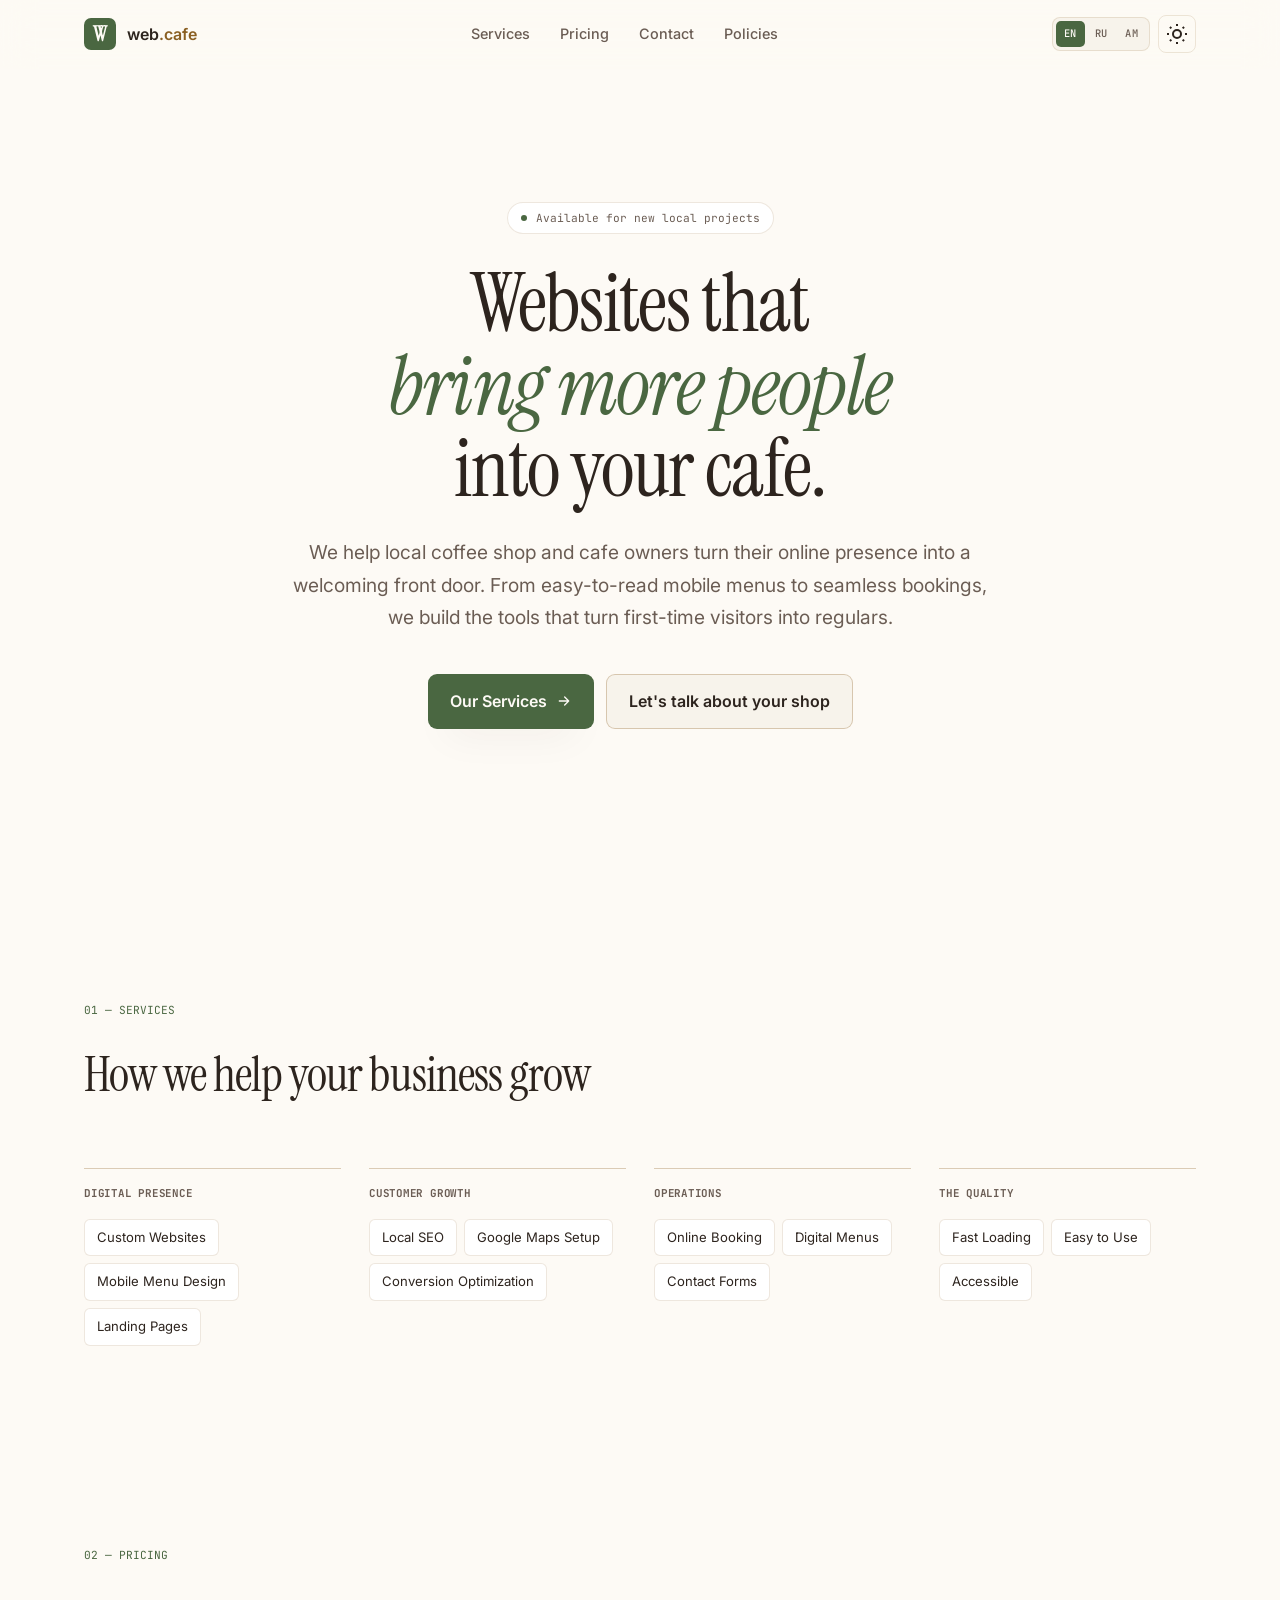
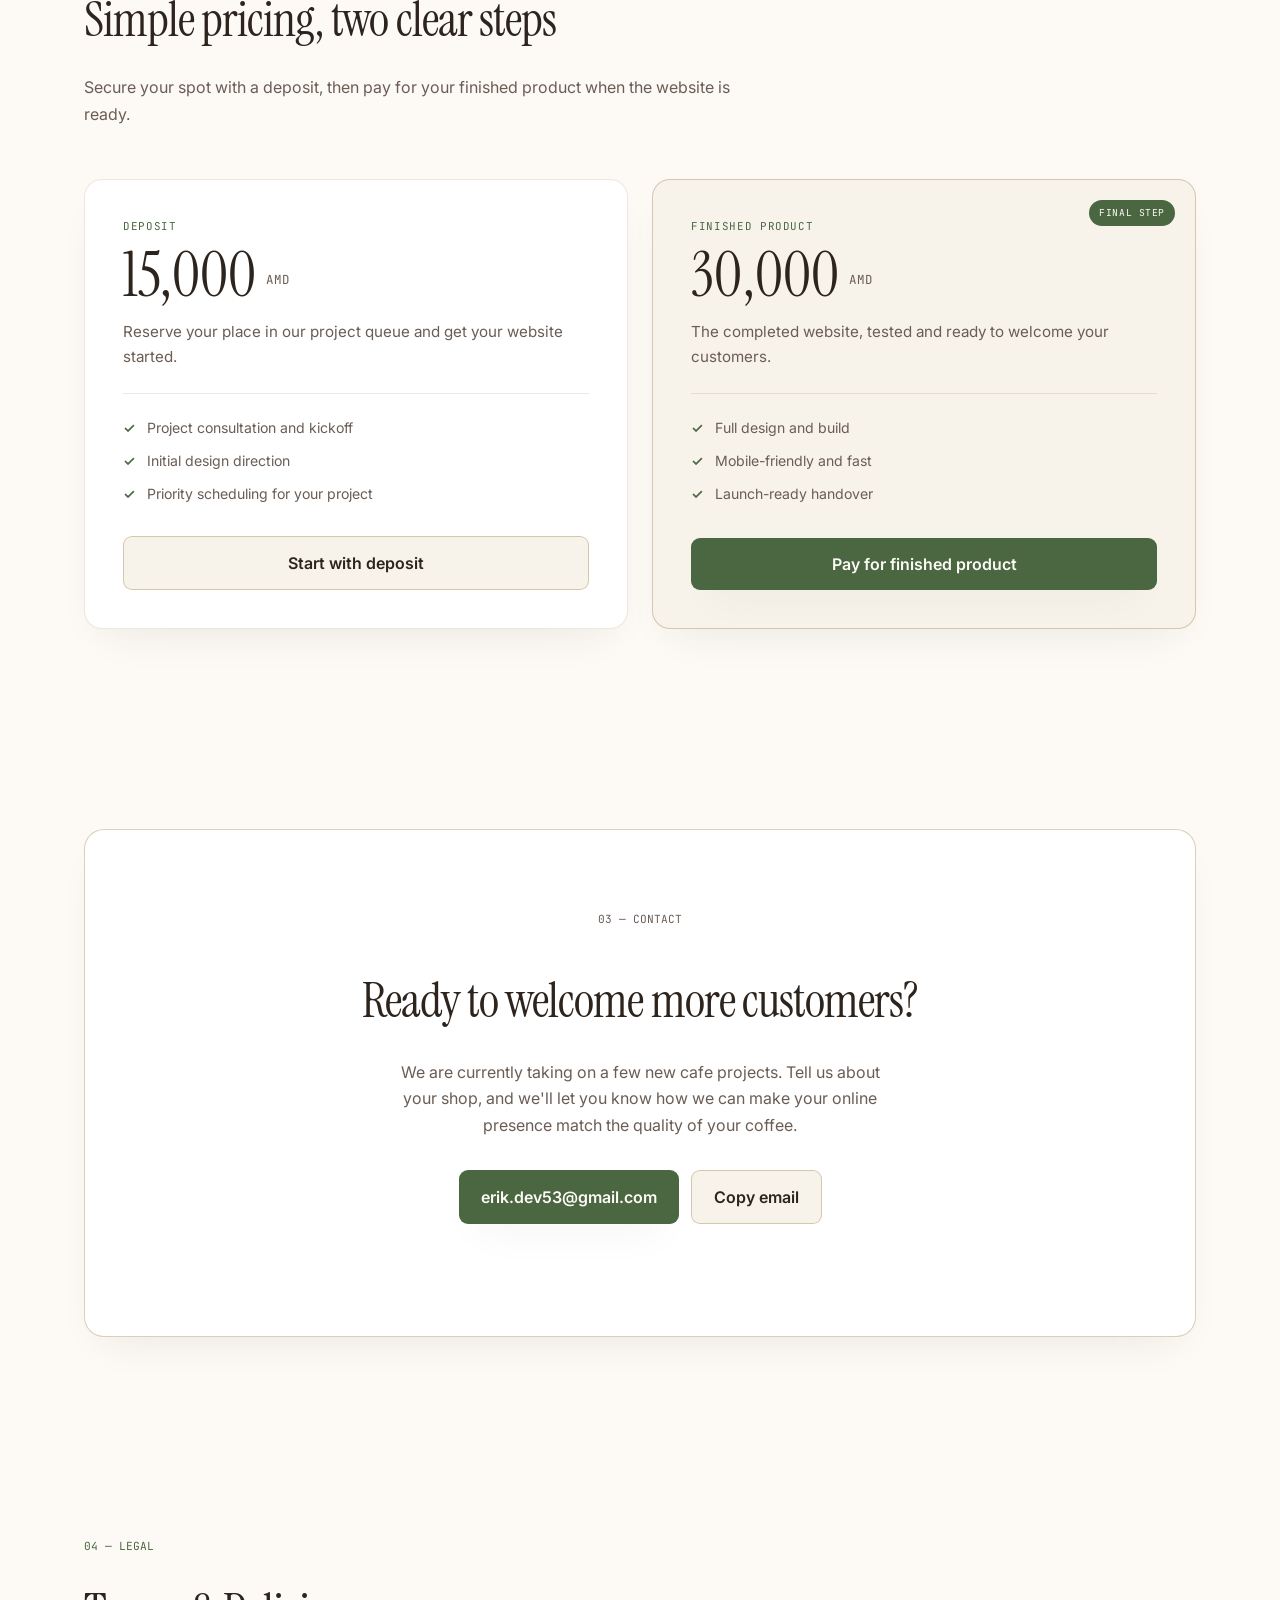
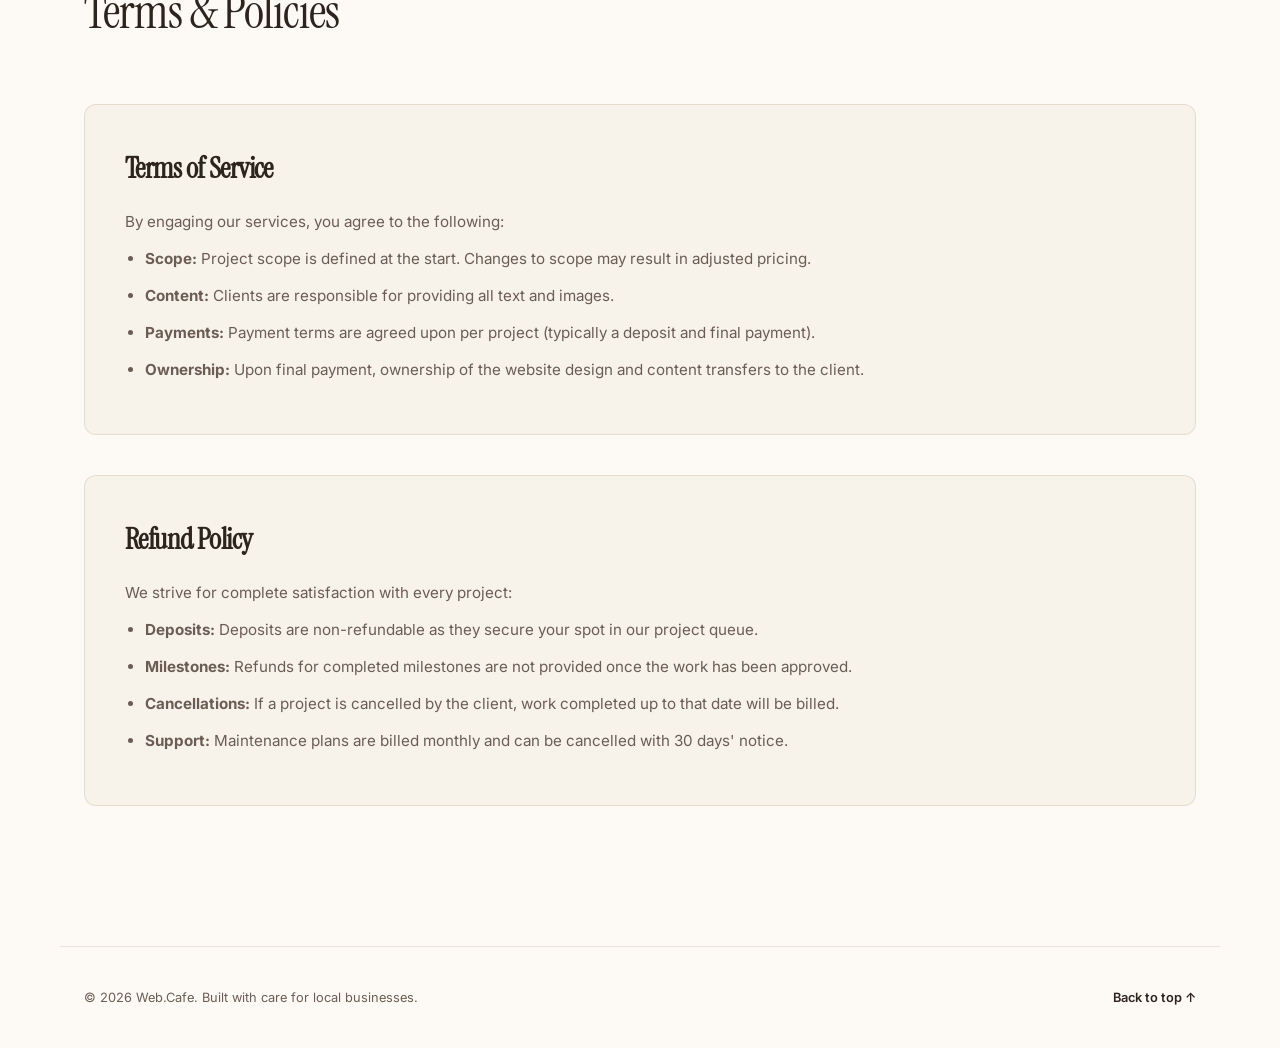
==== commit d3735365: "Add files via upload" ====
--- a/index.html
+++ b/index.html
@@ -170,6 +170,43 @@
 .chips li { padding: 7px 12px; border-radius: 6px; border: 1px solid var(--border); background: var(--surface); font-size: 0.82rem; transition: all 0.2s; }
 .chips li:hover { border-color: var(--accent); color: var(--accent); }
 
+.pricing-grid { display: grid; grid-template-columns: repeat(2, minmax(0, 1fr)); gap: 24px; }
+.price-card {
+  position: relative; display: flex; flex-direction: column;
+  padding: 38px; border: 1px solid var(--border); border-radius: 18px;
+  background: var(--surface); box-shadow: var(--shadow);
+}
+.price-card--featured { border-color: var(--border-strong); background: var(--surface-2); }
+.price-tag {
+  font-family: var(--mono); font-size: 0.68rem; text-transform: uppercase;
+  letter-spacing: 0.06em; color: var(--accent); margin-bottom: 10px;
+}
+.price-amount {
+  font-family: var(--display); font-size: clamp(2.8rem, 5vw, 3.8rem);
+  line-height: 1; margin-bottom: 12px;
+}
+.price-currency {
+  font-family: var(--mono); font-size: 0.78rem; letter-spacing: 0.08em;
+  color: var(--text-muted); vertical-align: middle;
+}
+.price-desc { color: var(--text-muted); font-size: 0.95rem; margin-bottom: 24px; }
+.price-points {
+  display: grid; gap: 10px; padding-top: 22px; margin-bottom: 30px;
+  border-top: 1px solid var(--border);
+}
+.price-points li { position: relative; padding-left: 24px; font-size: 0.88rem; color: var(--text-muted); }
+.price-points li::before {
+  content: "✓"; position: absolute; left: 0;
+  color: var(--accent); font-weight: 600;
+}
+.price-card .btn { margin-top: auto; justify-content: center; }
+.price-badge {
+  position: absolute; top: 20px; right: 20px; padding: 5px 10px;
+  border-radius: 999px; background: var(--accent); color: var(--accent-contrast);
+  font-family: var(--mono); font-size: 0.6rem; text-transform: uppercase;
+  letter-spacing: 0.06em;
+}
+
 .contact-card { text-align: center; padding: 80px 28px; border: 1px solid var(--border-strong); border-radius: 20px; background: var(--surface); box-shadow: var(--shadow); }
 .contact-card h2 { margin-bottom: 18px; }
 .contact-card > p { color: var(--text-muted); max-width: 48ch; margin: 0 auto 32px; }
@@ -192,6 +229,8 @@
   .skills-grid { grid-template-columns: 1fr 1fr; }
 }
 @media (max-width: 720px) {
+  .pricing-grid { grid-template-columns: 1fr; }
+  .price-card { padding: 30px 24px; }
   .menu-btn { display: grid; }
   .nav {
     position: absolute; top: 68px; left: 0; right: 0; flex-direction: column;
@@ -216,6 +255,7 @@
       </a>
       <nav class="nav" id="nav">
         <a href="#services" data-i18n="nav.services">Services</a>
+        <a href="#pricing" data-i18n="nav.pricing">Pricing</a>
         <a href="#contact" data-i18n="nav.contact">Contact</a>
         <a href="#policies" data-i18n="nav.policies">Policies</a>
       </nav>
@@ -262,9 +302,42 @@
       </div>
     </section>
 
+    <section class="section container" id="pricing">
+      <div class="section-head reveal">
+        <p class="eyebrow" data-i18n="pricing.eyebrow">02 — Pricing</p>
+        <h2 data-i18n="pricing.title">Simple pricing, two clear steps</h2>
+        <p class="section-sub" data-i18n="pricing.sub">Secure your spot with a deposit, then pay for your finished product when the website is ready.</p>
+      </div>
+      <div class="pricing-grid reveal">
+        <article class="price-card">
+          <p class="price-tag" data-i18n="pricing.deposit.label">Deposit</p>
+          <p class="price-amount"><span data-i18n="pricing.deposit.price">15,000</span> <span class="price-currency">AMD</span></p>
+          <p class="price-desc" data-i18n="pricing.deposit.desc">Reserve your place in our project queue and get your website started.</p>
+          <ul class="price-points">
+            <li data-i18n="pricing.deposit.p1">Project consultation and kickoff</li>
+            <li data-i18n="pricing.deposit.p2">Initial design direction</li>
+            <li data-i18n="pricing.deposit.p3">Priority scheduling for your project</li>
+          </ul>
+          <a class="btn btn-ghost" id="pay-deposit" href="pay.html?plan=deposit" data-i18n="pricing.deposit.cta">Start with deposit</a>
+        </article>
+        <article class="price-card price-card--featured">
+          <span class="price-badge" data-i18n="pricing.finished.badge">Final step</span>
+          <p class="price-tag" data-i18n="pricing.finished.label">Finished Product</p>
+          <p class="price-amount"><span data-i18n="pricing.finished.price">30,000</span> <span class="price-currency">AMD</span></p>
+          <p class="price-desc" data-i18n="pricing.finished.desc">The completed website, tested and ready to welcome your customers.</p>
+          <ul class="price-points">
+            <li data-i18n="pricing.finished.p1">Full design and build</li>
+            <li data-i18n="pricing.finished.p2">Mobile-friendly and fast</li>
+            <li data-i18n="pricing.finished.p3">Launch-ready handover</li>
+          </ul>
+          <a class="btn btn-primary" id="pay-finished" href="pay.html?plan=finished" data-i18n="pricing.finished.cta">Pay for finished product</a>
+        </article>
+      </div>
+    </section>
+
     <section class="section container" id="contact">
       <div class="contact-card reveal">
-        <p class="eyebrow" data-i18n="contact.eyebrow">02 — Contact</p>
+        <p class="eyebrow" data-i18n="contact.eyebrow">03 — Contact</p>
         <h2 data-i18n="contact.title">Ready to welcome more customers?</h2>
         <p data-i18n="contact.body">We are currently taking on a few new cafe projects. Tell us about your shop, and we'll let you know how we can make your online presence match the quality of your coffee.</p>
         <div class="contact-actions">
@@ -277,7 +350,7 @@
 
     <section class="section container" id="policies">
       <div class="section-head reveal">
-        <p class="eyebrow" data-i18n="policies.eyebrow">03 — Legal</p>
+        <p class="eyebrow" data-i18n="policies.eyebrow">04 — Legal</p>
         <h2 data-i18n="policies.title">Terms & Policies</h2>
       </div>
       <div class="reveal">
@@ -318,6 +391,7 @@
   const translations = {
     en: {
       "nav.services": "Services",
+      "nav.pricing": "Pricing",
       "nav.contact": "Contact",
       "nav.policies": "Policies",
       "hero.badge": "Available for new local projects",
@@ -343,12 +417,30 @@
       "services.g4.i1": "Fast Loading",
       "services.g4.i2": "Easy to Use",
       "services.g4.i3": "Accessible",
-      "contact.eyebrow": "02 — Contact",
+      "pricing.eyebrow": "02 — Pricing",
+      "pricing.title": "Simple pricing, two clear steps",
+      "pricing.sub": "Secure your spot with a deposit, then pay for your finished product when the website is ready.",
+      "pricing.deposit.label": "Deposit",
+      "pricing.deposit.price": "15,000",
+      "pricing.deposit.desc": "Reserve your place in our project queue and get your website started.",
+      "pricing.deposit.p1": "Project consultation and kickoff",
+      "pricing.deposit.p2": "Initial design direction",
+      "pricing.deposit.p3": "Priority scheduling for your project",
+      "pricing.deposit.cta": "Start with deposit",
+      "pricing.finished.badge": "Final step",
+      "pricing.finished.label": "Finished Product",
+      "pricing.finished.price": "30,000",
+      "pricing.finished.desc": "The completed website, tested and ready to welcome your customers.",
+      "pricing.finished.p1": "Full design and build",
+      "pricing.finished.p2": "Mobile-friendly and fast",
+      "pricing.finished.p3": "Launch-ready handover",
+      "pricing.finished.cta": "Pay for finished product",
+      "contact.eyebrow": "03 — Contact",
       "contact.title": "Ready to welcome more customers?",
       "contact.body": "We are currently taking on a few new cafe projects. Tell us about your shop, and we'll let you know how we can make your online presence match the quality of your coffee.",
       "contact.copy": "Copy email",
       "contact.copied": "Copied ✓",
-      "policies.eyebrow": "03 — Legal",
+      "policies.eyebrow": "04 — Legal",
       "policies.title": "Terms & Policies",
       "terms.title": "Terms of Service",
       "terms.intro": "By engaging our services, you agree to the following:",
@@ -367,6 +459,7 @@
     },
     ru: {
       "nav.services": "Услуги",
+      "nav.pricing": "Цены",
       "nav.contact": "Контакты",
       "nav.policies": "Политики",
       "hero.badge": "Доступны для новых локальных проектов",
@@ -392,12 +485,30 @@
       "services.g4.i1": "Быстрая загрузка",
       "services.g4.i2": "Простота использования",
       "services.g4.i3": "Доступность",
-      "contact.eyebrow": "02 — Контакты",
+      "pricing.eyebrow": "02 — Цены",
+      "pricing.title": "Простые цены, два понятных шага",
+      "pricing.sub": "Закрепите место предоплатой, а за готовый сайт заплатите, когда он будет готов.",
+      "pricing.deposit.label": "Предоплата",
+      "pricing.deposit.price": "15 000",
+      "pricing.deposit.desc": "Закрепите место в очереди проектов и запустите работу над сайтом.",
+      "pricing.deposit.p1": "Консультация и старт проекта",
+      "pricing.deposit.p2": "Первоначальное направление дизайна",
+      "pricing.deposit.p3": "Приоритетное планирование проекта",
+      "pricing.deposit.cta": "Начать с предоплаты",
+      "pricing.finished.badge": "Финальный шаг",
+      "pricing.finished.label": "Готовый продукт",
+      "pricing.finished.price": "30 000",
+      "pricing.finished.desc": "Готовый сайт — протестированный и готовый принимать ваших гостей.",
+      "pricing.finished.p1": "Полный дизайн и разработка",
+      "pricing.finished.p2": "Удобно на мобильных и быстро",
+      "pricing.finished.p3": "Передача готового к запуску сайта",
+      "pricing.finished.cta": "Оплатить готовый продукт",
+      "contact.eyebrow": "03 — Контакты",
       "contact.title": "Готовы приветствовать больше гостей?",
       "contact.body": "Сейчас мы берём в работу несколько новых проектов для кафе. Расскажите о своём заведении, и мы подскажем, как привести ваш сайт в соответствие с качеством вашего кофе.",
       "contact.copy": "Скопировать email",
       "contact.copied": "Скопировано ✓",
-      "policies.eyebrow": "03 — Документы",
+      "policies.eyebrow": "04 — Документы",
       "policies.title": "Условия и политики",
       "terms.title": "Условия обслуживания",
       "terms.intro": "Пользуясь нашими услугами, вы соглашаетесь со следующим:",
@@ -416,6 +527,7 @@
     },
     hy: {
       "nav.services": "Ծառայություններ",
+      "nav.pricing": "Գներ",
       "nav.contact": "Կապ",
       "nav.policies": "Քաղաքականություն",
       "hero.badge": "Բաց ենք նոր տեղական նախագծերի համար",
@@ -441,12 +553,30 @@
       "services.g4.i1": "Արագ բեռնում",
       "services.g4.i2": "Հեշտ օգտագործում",
       "services.g4.i3": "Հասանելիություն",
-      "contact.eyebrow": "02 — Կապ",
+      "pricing.eyebrow": "02 — Գներ",
+      "pricing.title": "Պարզ գներ՝ երկու հստակ քայլ",
+      "pricing.sub": "Ամրագրեք ձեր տեղը կանխավճարով, ապա վճարեք պատրաստի կայքի համար, երբ այն պատրաստ լինի։",
+      "pricing.deposit.label": "Կանխավճար",
+      "pricing.deposit.price": "15,000",
+      "pricing.deposit.desc": "Ամրագրեք ձեր տեղը նախագծերի հերթում և սկսեք ձեր կայքի աշխատանքը։",
+      "pricing.deposit.p1": "Նախագծի խորհրդատվություն և մեկնարկ",
+      "pricing.deposit.p2": "Դիզայնի սկզբնական ուղղություն",
+      "pricing.deposit.p3": "Ձեր նախագծի առաջնահերթ պլանավորում",
+      "pricing.deposit.cta": "Սկսել կանխավճարով",
+      "pricing.finished.badge": "Վերջին քայլ",
+      "pricing.finished.label": "Պատրաստի արտադրանք",
+      "pricing.finished.price": "30,000",
+      "pricing.finished.desc": "Ավարտված կայքը՝ փորձարկված և պատրաստ ձեր հաճախորդներին ընդունելու։",
+      "pricing.finished.p1": "Ամբողջական դիզայն և մշակում",
+      "pricing.finished.p2": "Հարմար բջջայինի համար և արագ",
+      "pricing.finished.p3": "Գործարկման պատրաստ հանձնում",
+      "pricing.finished.cta": "Վճարել պատրաստի արտադրանքի համար",
+      "contact.eyebrow": "03 — Կապ",
       "contact.title": "Պատրա՞ստ եք ընդունել ավելի շատ հաճախորդներ",
       "contact.body": "Ներկայումս վերցնում ենք մի քանի նոր սրճարանի նախագիծ։ Պատմեք ձեր սրճարանի մասին, և մենք կասենք, թե ինչպես ձեր առցանց ներկայությունը համապատասխանեցնենք ձեր սուրճի որակին։",
       "contact.copy": "Պատճենել էլ. փոստը",
       "contact.copied": "Պատճենվեց ✓",
-      "policies.eyebrow": "03 — Իրավական",
+      "policies.eyebrow": "04 — Իրավական",
       "policies.title": "Պայմաններ և քաղաքականություն",
       "terms.title": "Ծառայությունների պայմաններ",
       "terms.intro": "Օգտվելով մեր ծառայություններից՝ դուք համաձայնում եք հետևյալին.",
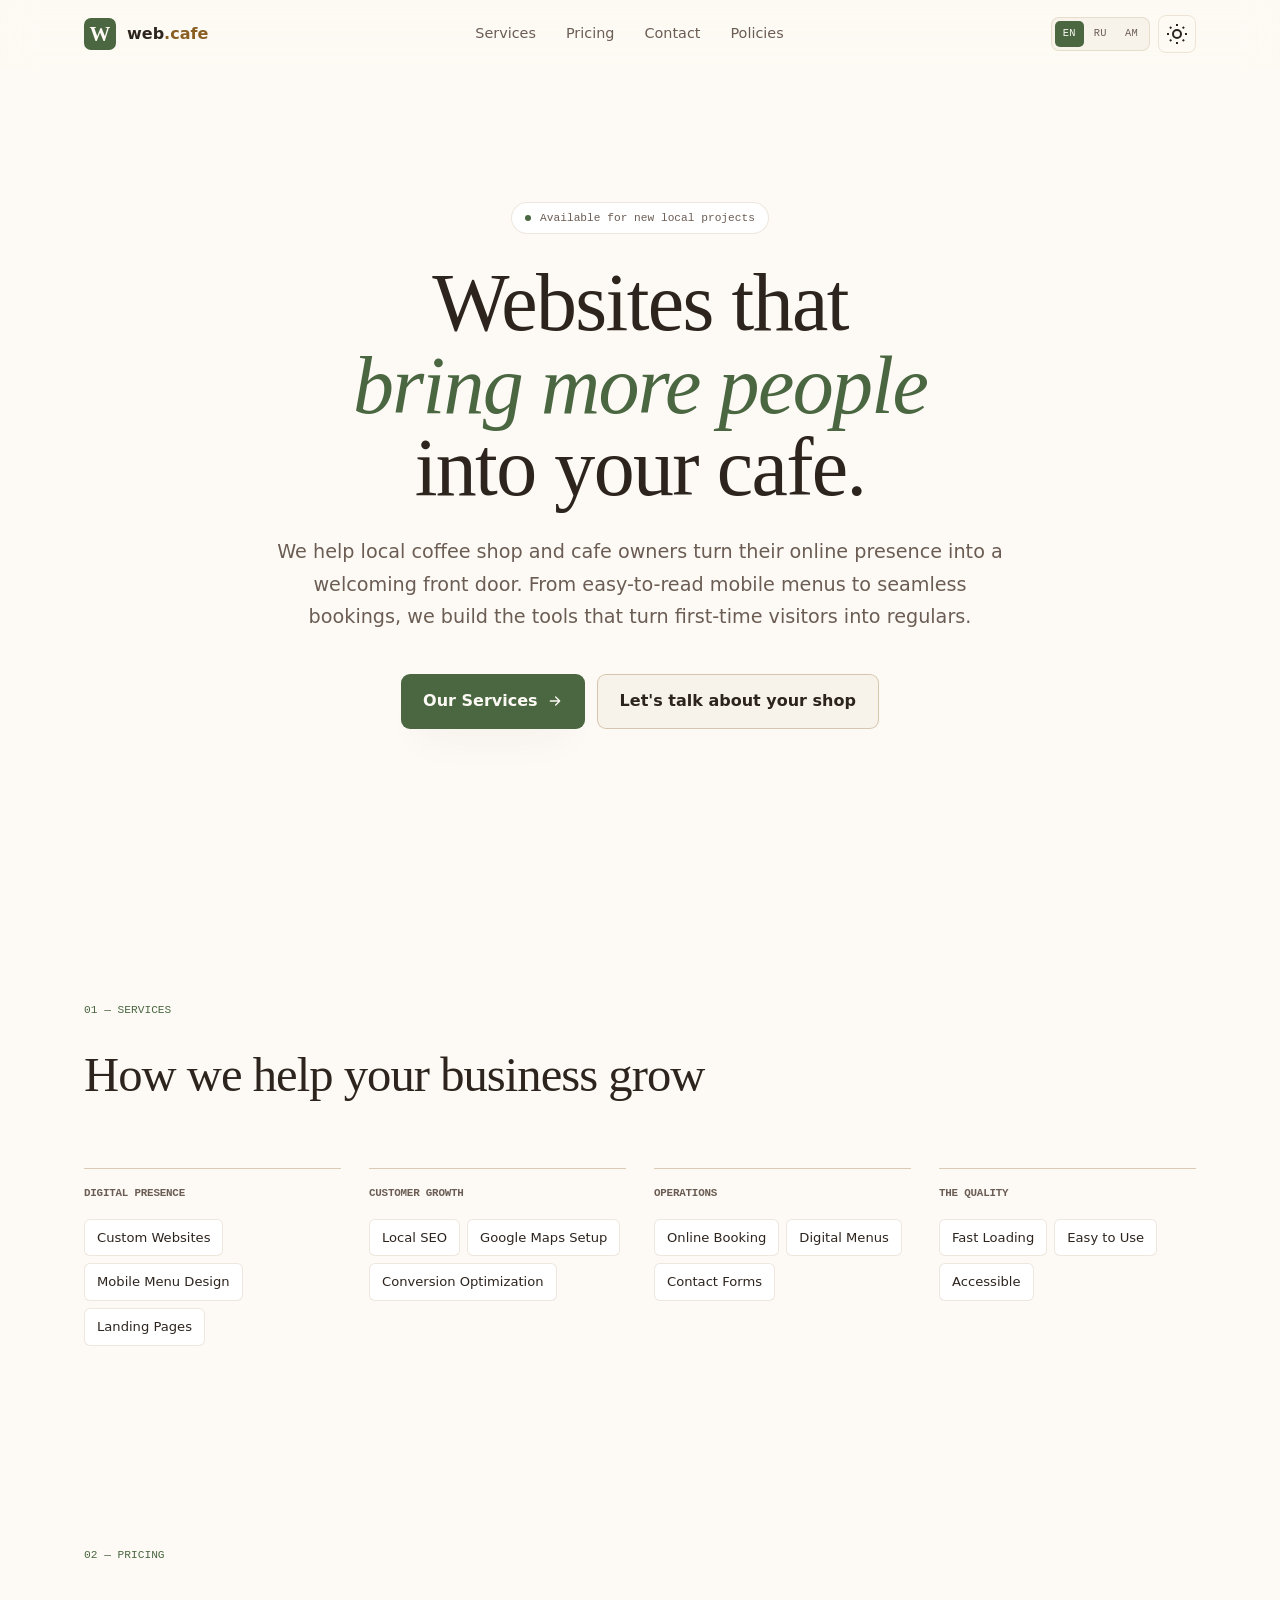
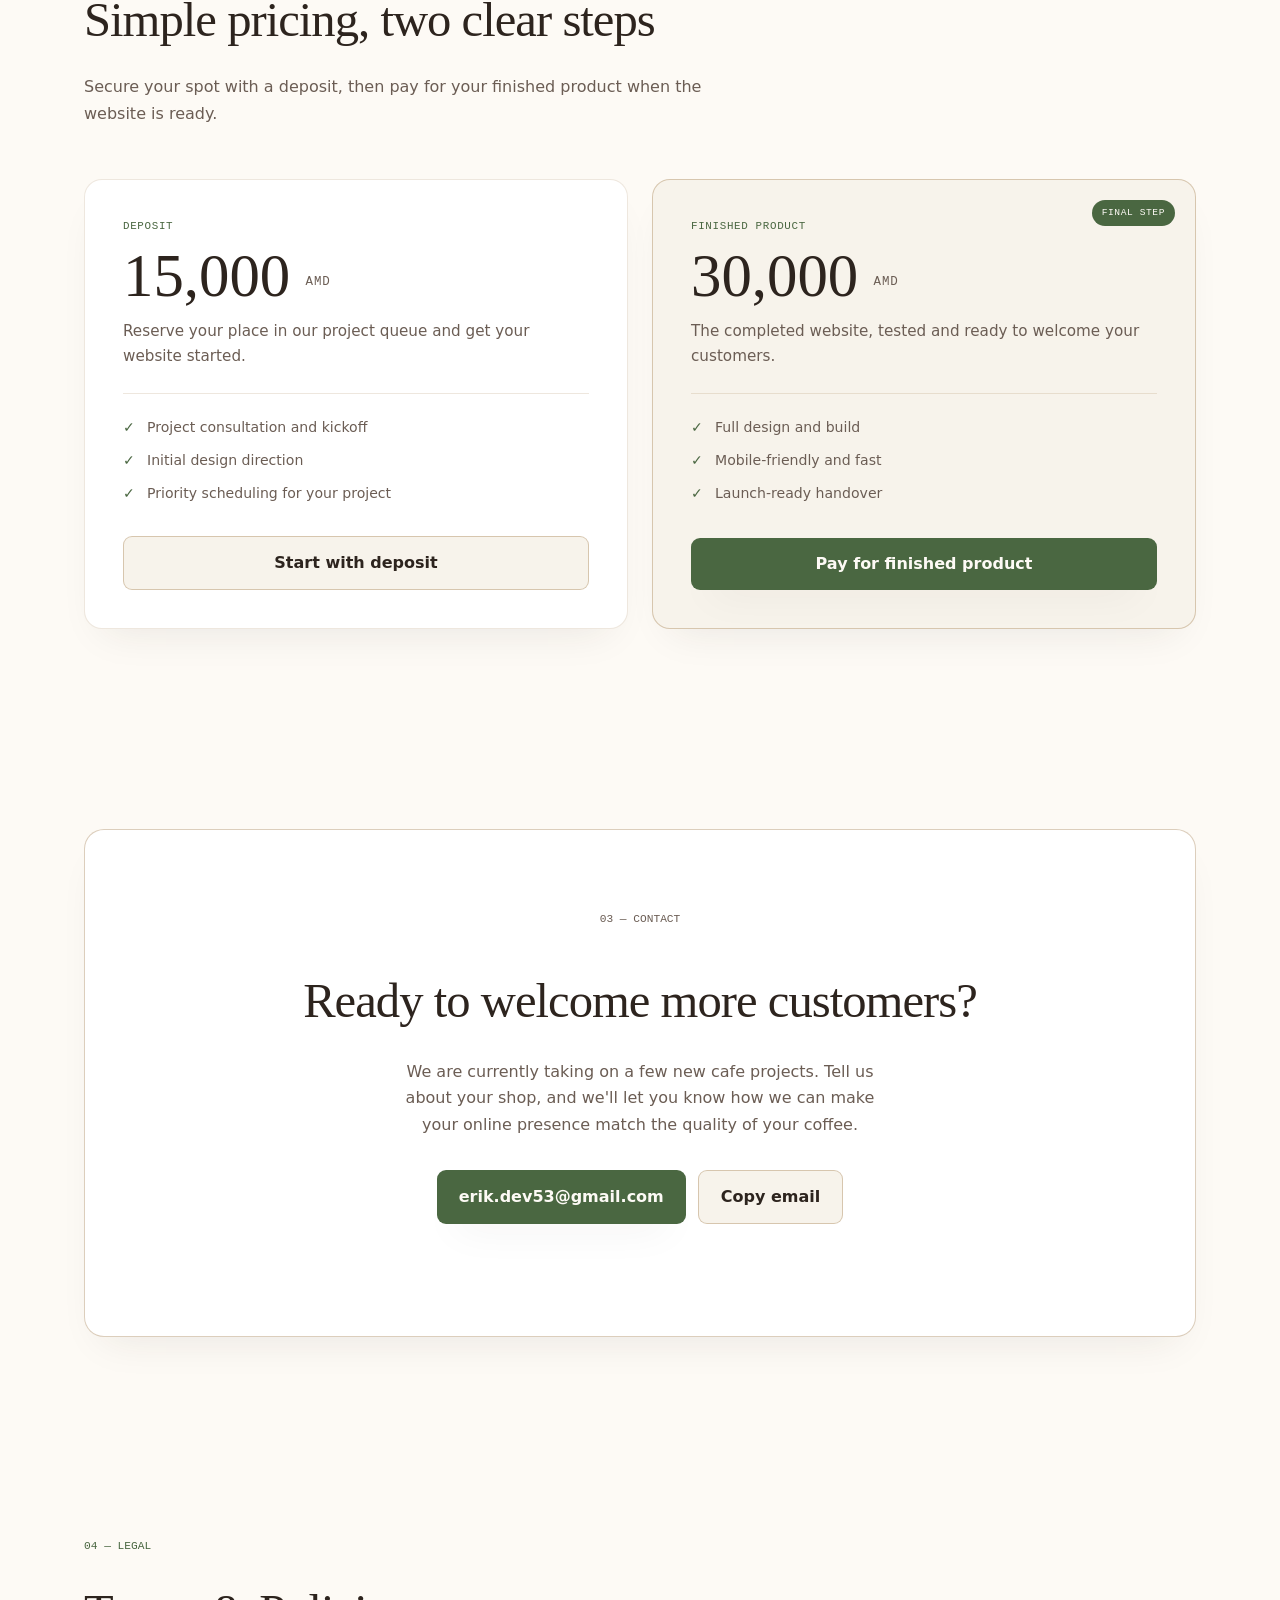
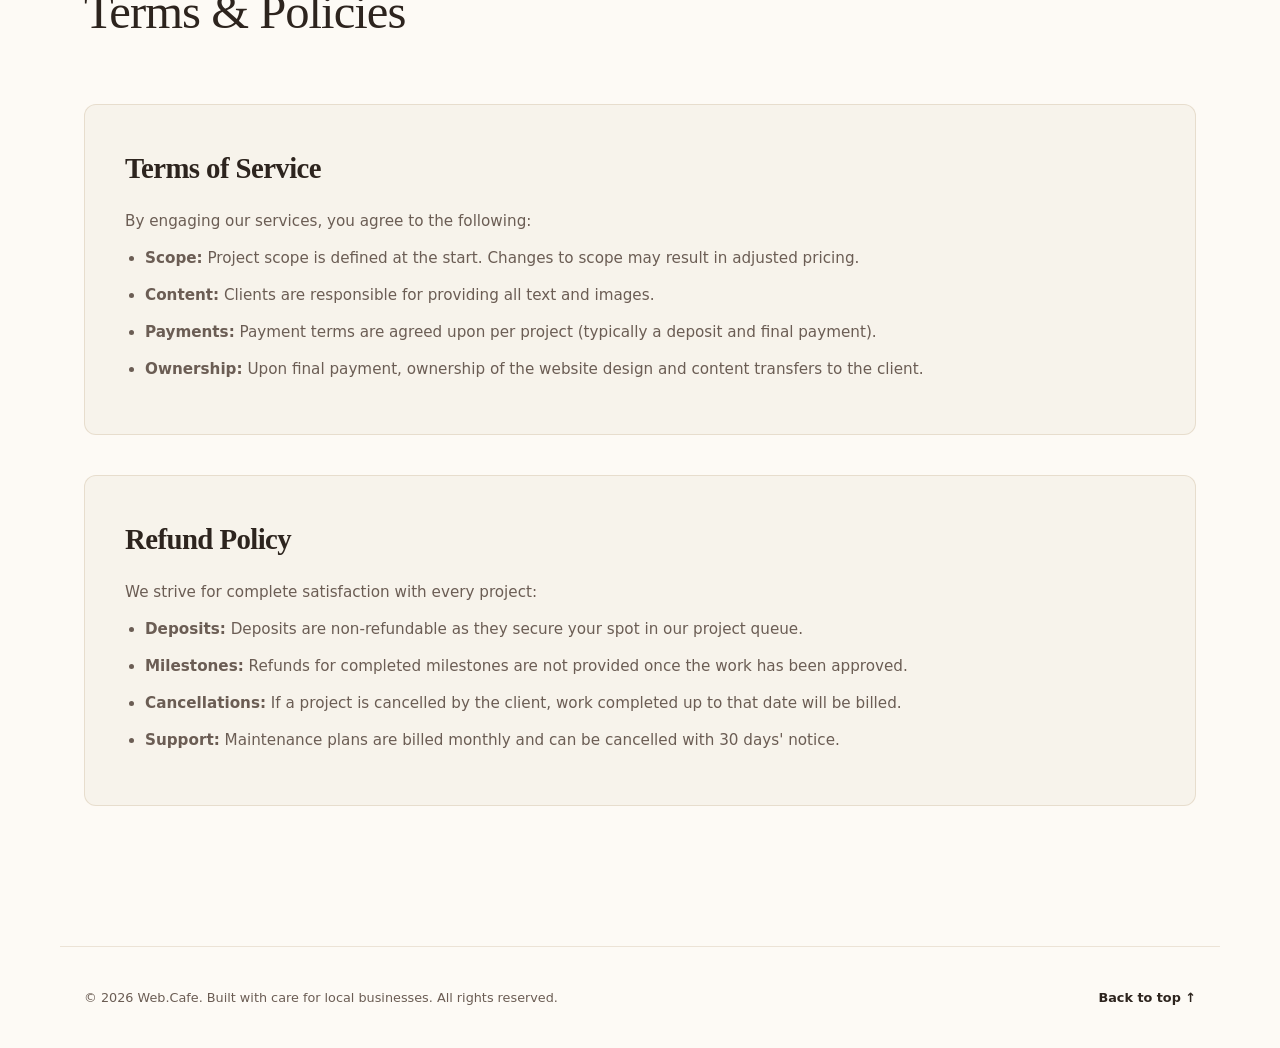
==== commit c541ba22: "Add files via upload" ====
--- a/index.html
+++ b/index.html
@@ -3,6 +3,9 @@
 <head>
   <meta charset="UTF-8" />
   <meta name="viewport" content="width=device-width, initial-scale=1.0" />
+  <meta name="referrer" content="strict-origin-when-cross-origin" />
+  <meta name="robots" content="noarchive" />
+  <meta http-equiv="Content-Security-Policy" content="default-src 'self'; base-uri 'self'; object-src 'none'; frame-src 'none'; form-action 'self' mailto:; script-src 'self' 'unsafe-inline'; script-src-attr 'none'; style-src 'self' 'unsafe-inline' https://fonts.googleapis.com; font-src 'self' https://fonts.gstatic.com; img-src 'self' data:; connect-src 'self' https://fonts.googleapis.com https://fonts.gstatic.com; media-src 'none'; worker-src 'none'; upgrade-insecure-requests" />
   <title>Web Design Services for Local Cafes</title>
   <meta name="description" content="Professional web design for local cafes and coffee shops to help grow their business with welcoming, mobile-friendly websites." />
   <meta name="theme-color" content="#fdfaf5" />
@@ -379,7 +382,7 @@
   </main>
 
   <footer class="site-footer container">
-    <p>© <span id="year">2026</span> <span data-i18n="footer.copy">Web.Cafe. Built with care for local businesses.</span></p>
+    <p>© <span id="year">2026</span> <span data-i18n="footer.copy">Web.Cafe. Built with care for local businesses. All rights reserved.</span></p>
     <a href="#top" class="back-to-top" data-i18n="footer.top">Back to top ↑</a>
   </footer>
 
@@ -440,6 +443,7 @@
       "contact.body": "We are currently taking on a few new cafe projects. Tell us about your shop, and we'll let you know how we can make your online presence match the quality of your coffee.",
       "contact.copy": "Copy email",
       "contact.copied": "Copied ✓",
+      "contact.copyFailed": "Could not copy — please select it manually.",
       "policies.eyebrow": "04 — Legal",
       "policies.title": "Terms & Policies",
       "terms.title": "Terms of Service",
@@ -454,7 +458,7 @@
       "refund.i2": "<strong>Milestones:</strong> Refunds for completed milestones are not provided once the work has been approved.",
       "refund.i3": "<strong>Cancellations:</strong> If a project is cancelled by the client, work completed up to that date will be billed.",
       "refund.i4": "<strong>Support:</strong> Maintenance plans are billed monthly and can be cancelled with 30 days' notice.",
-      "footer.copy": "Web.Cafe. Built with care for local businesses.",
+      "footer.copy": "Web.Cafe. Built with care for local businesses. All rights reserved.",
       "footer.top": "Back to top ↑"
     },
     ru: {
@@ -508,6 +512,7 @@
       "contact.body": "Сейчас мы берём в работу несколько новых проектов для кафе. Расскажите о своём заведении, и мы подскажем, как привести ваш сайт в соответствие с качеством вашего кофе.",
       "contact.copy": "Скопировать email",
       "contact.copied": "Скопировано ✓",
+      "contact.copyFailed": "Не удалось скопировать — выделите вручную.",
       "policies.eyebrow": "04 — Документы",
       "policies.title": "Условия и политики",
       "terms.title": "Условия обслуживания",
@@ -522,7 +527,7 @@
       "refund.i2": "<strong>Этапы:</strong> Возврат за завершённые этапы не предусмотрен после утверждения работы.",
       "refund.i3": "<strong>Отмена:</strong> Если клиент отменяет проект, выполненная на тот момент работа оплачивается.",
       "refund.i4": "<strong>Поддержка:</strong> Планы обслуживания оплачиваются ежемесячно и могут быть отменены за 30 дней.",
-      "footer.copy": "Web.Cafe. Создано с заботой о местном бизнесе.",
+      "footer.copy": "Web.Cafe. Создано с заботой о местном бизнесе. Все права защищены.",
       "footer.top": "Наверх ↑"
     },
     hy: {
@@ -576,6 +581,7 @@
       "contact.body": "Ներկայումս վերցնում ենք մի քանի նոր սրճարանի նախագիծ։ Պատմեք ձեր սրճարանի մասին, և մենք կասենք, թե ինչպես ձեր առցանց ներկայությունը համապատասխանեցնենք ձեր սուրճի որակին։",
       "contact.copy": "Պատճենել էլ. փոստը",
       "contact.copied": "Պատճենվեց ✓",
+      "contact.copyFailed": "Չհաջողվեց պատճենել — ընտրեք ձեռքով։",
       "policies.eyebrow": "04 — Իրավական",
       "policies.title": "Պայմաններ և քաղաքականություն",
       "terms.title": "Ծառայությունների պայմաններ",
@@ -590,7 +596,7 @@
       "refund.i2": "<strong>Փուլեր՝</strong> Ավարտված փուլերի համար վերադարձ չի տրվում աշխատանքը հաստատելուց հետո։",
       "refund.i3": "<strong>Չեղարկումներ՝</strong> Եթե նախագիծը չեղարկվում է հաճախորդի կողմից, մինչ այդ կատարված աշխատանքը գանձվում է։",
       "refund.i4": "<strong>Աջակցություն՝</strong> Սպասարկման փաթեթները գանձվում են ամսական և կարող են չեղարկվել 30 օրվա ծանուցմամբ։",
-      "footer.copy": "Web.Cafe. Ստեղծված հոգատարությամբ տեղական բիզնեսի համար։",
+      "footer.copy": "Web.Cafe. Ստեղծված հոգատարությամբ տեղական բիզնեսի համար։ Բոլոր իրավունքները պաշտպանված են։",
       "footer.top": "Վերև ↑"
     }
   };
@@ -617,12 +623,41 @@
     return dict[key] !== undefined ? dict[key] : (translations.en[key] !== undefined ? translations.en[key] : key);
   }
 
+  // Render translation strings without raw HTML injection. The dictionaries are static,
+  // but this copies only text nodes and the few tags the copy actually uses.
+  const allowedTranslationTags = { BR: "br", STRONG: "strong", SPAN: "span" };
+  function appendTranslationNodes(target, source) {
+    source.childNodes.forEach(node => {
+      if (node.nodeType === Node.TEXT_NODE) {
+        target.appendChild(document.createTextNode(node.nodeValue));
+        return;
+      }
+      if (node.nodeType !== Node.ELEMENT_NODE) return;
+      const tag = allowedTranslationTags[node.tagName];
+      if (!tag) return;
+      const clone = document.createElement(tag);
+      if (tag === "span" && node.className) clone.className = node.className;
+      appendTranslationNodes(clone, node);
+      target.appendChild(clone);
+    });
+  }
+
+  function setTranslation(el, value) {
+    el.textContent = "";
+    if (!/[<&]/.test(value)) {
+      el.textContent = value;
+      return;
+    }
+    const parsed = new DOMParser().parseFromString("<!doctype html><body>" + value, "text/html");
+    appendTranslationNodes(el, parsed.body);
+  }
+
   function applyLanguage(lang) {
     if (!translations[lang]) lang = "en";
     currentLang = lang;
     root.setAttribute("lang", lang);
     document.querySelectorAll("[data-i18n]").forEach(el => {
-      el.innerHTML = t(el.getAttribute("data-i18n"));
+      setTranslation(el, t(el.getAttribute("data-i18n")));
     });
     const meta = pageMeta[lang] || pageMeta.en;
     document.title = meta.title;
@@ -652,12 +687,13 @@
       themeToggle.setAttribute("aria-pressed", String(isLight));
     }
   }
-  const stored = localStorage.getItem("theme");
+  let stored = null;
+  try { stored = localStorage.getItem("theme"); } catch (e) { }
   applyTheme(stored || (window.matchMedia("(prefers-color-scheme: light)").matches ? "light" : "dark"));
   if (themeToggle) {
     themeToggle.addEventListener("click", () => {
       const next = root.getAttribute("data-theme") === "light" ? "dark" : "light";
-      localStorage.setItem("theme", next);
+      try { localStorage.setItem("theme", next); } catch (e) { }
       applyTheme(next);
     });
   }
@@ -680,8 +716,12 @@
   if (copyBtn && copyStatus) {
     copyBtn.addEventListener("click", async () => {
       const email = copyBtn.dataset.email;
-      await navigator.clipboard.writeText(email);
-      copyStatus.textContent = t("contact.copied");
+      try {
+        await navigator.clipboard.writeText(email);
+        copyStatus.textContent = t("contact.copied");
+      } catch (e) {
+        copyStatus.textContent = t("contact.copyFailed");
+      }
       copyStatus.classList.add("show");
       setTimeout(() => copyStatus.classList.remove("show"), 2000);
     });
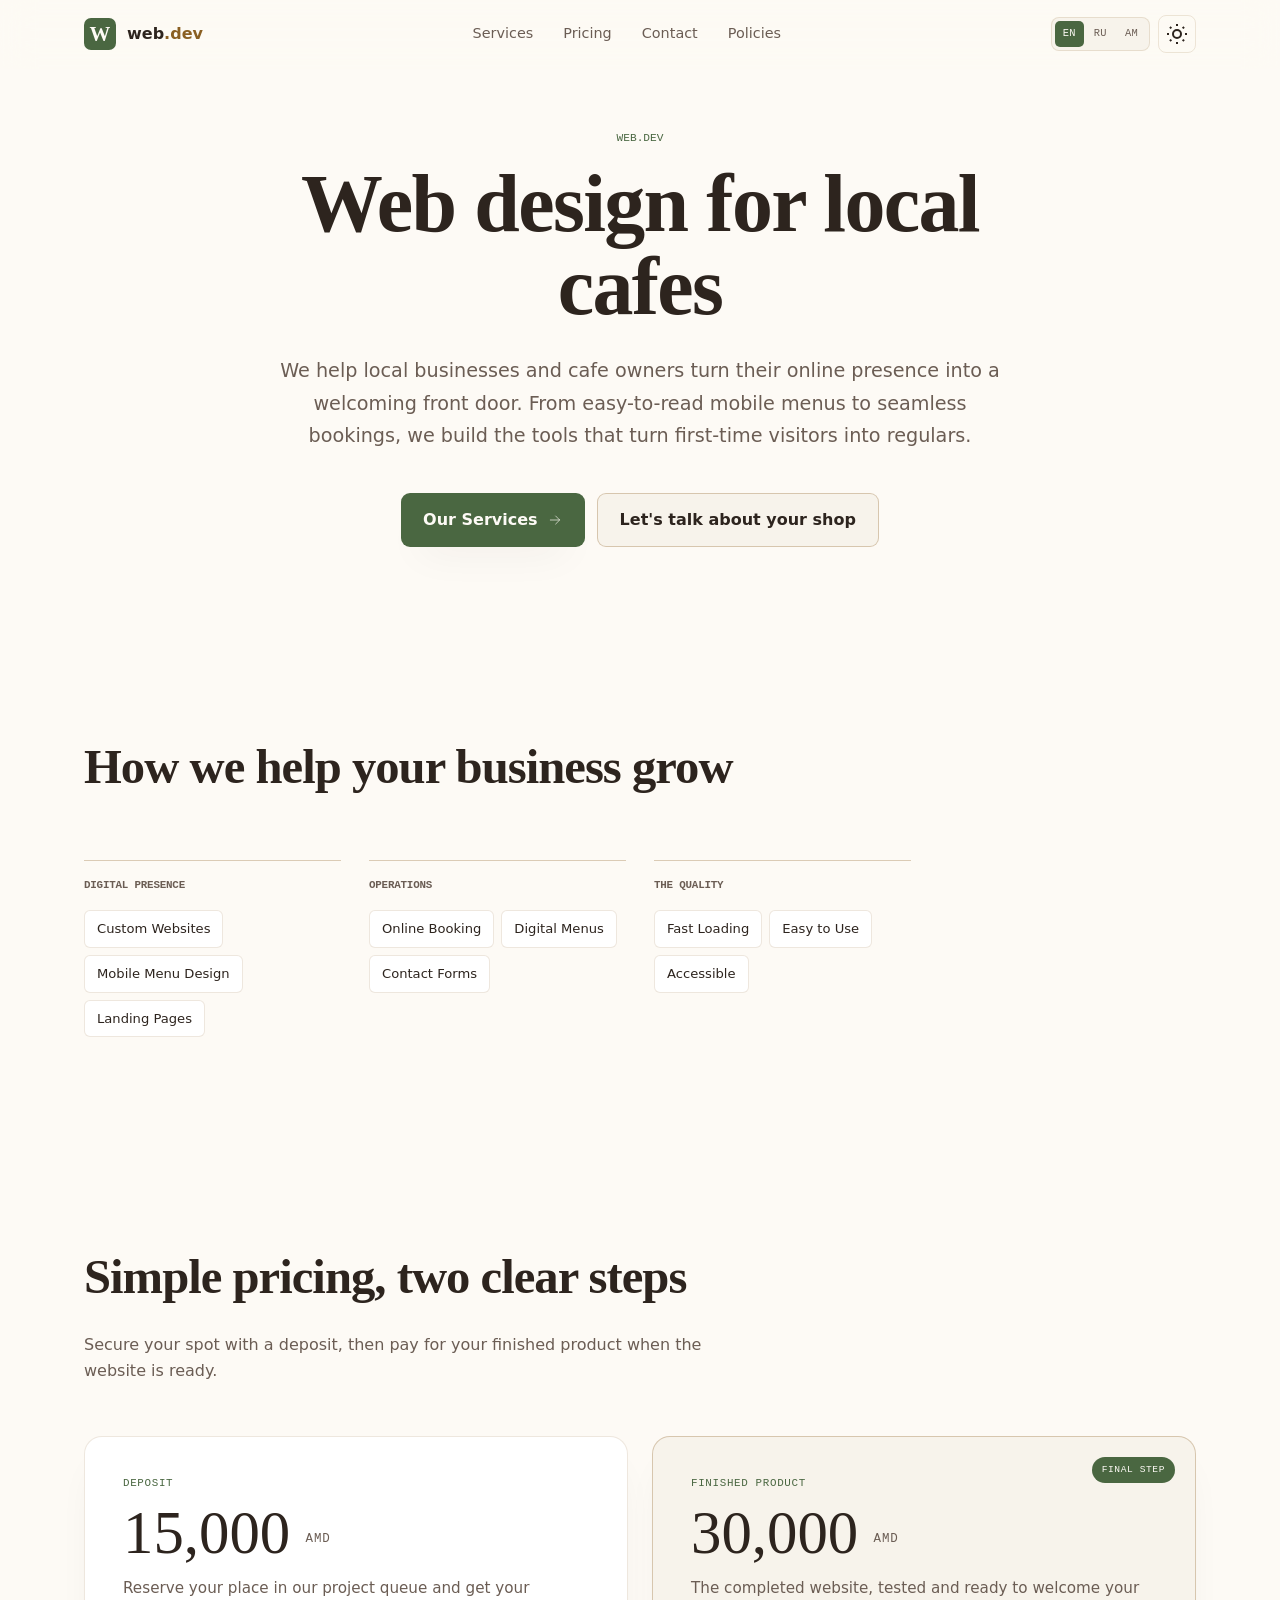
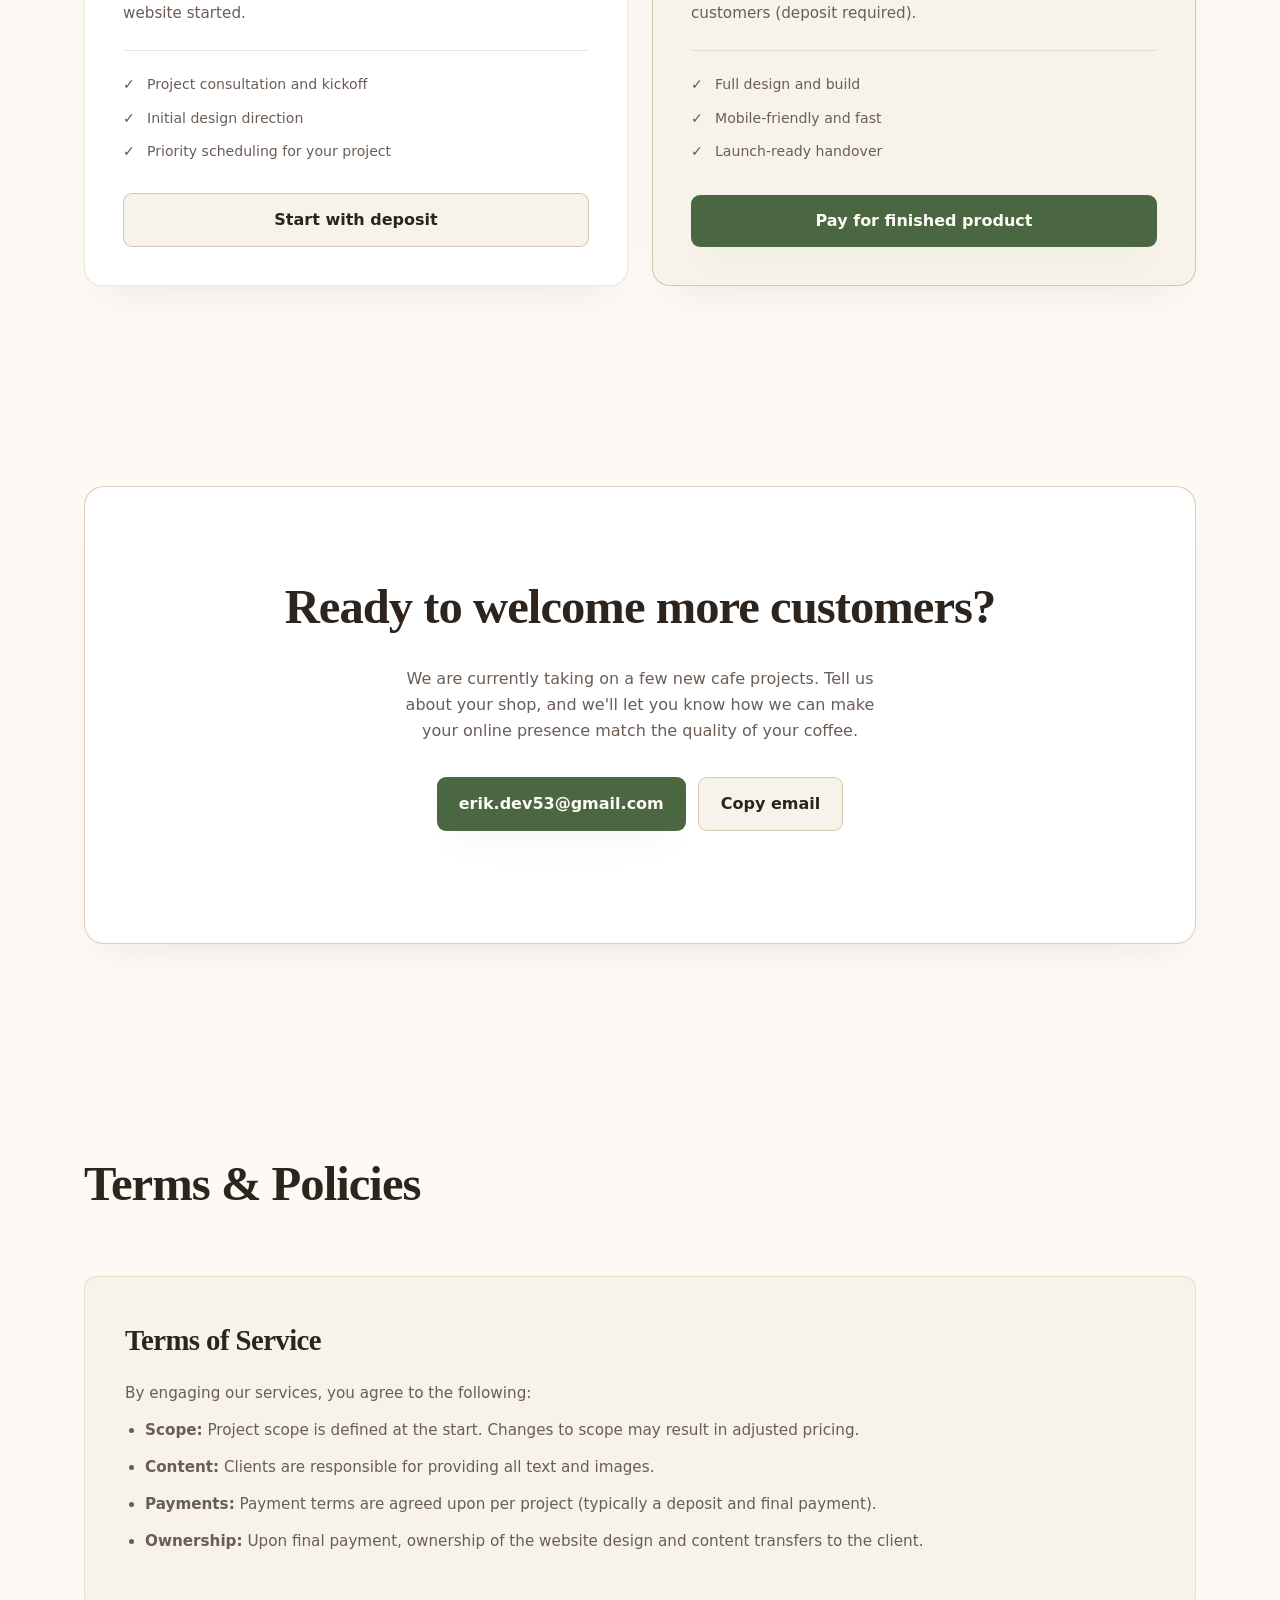
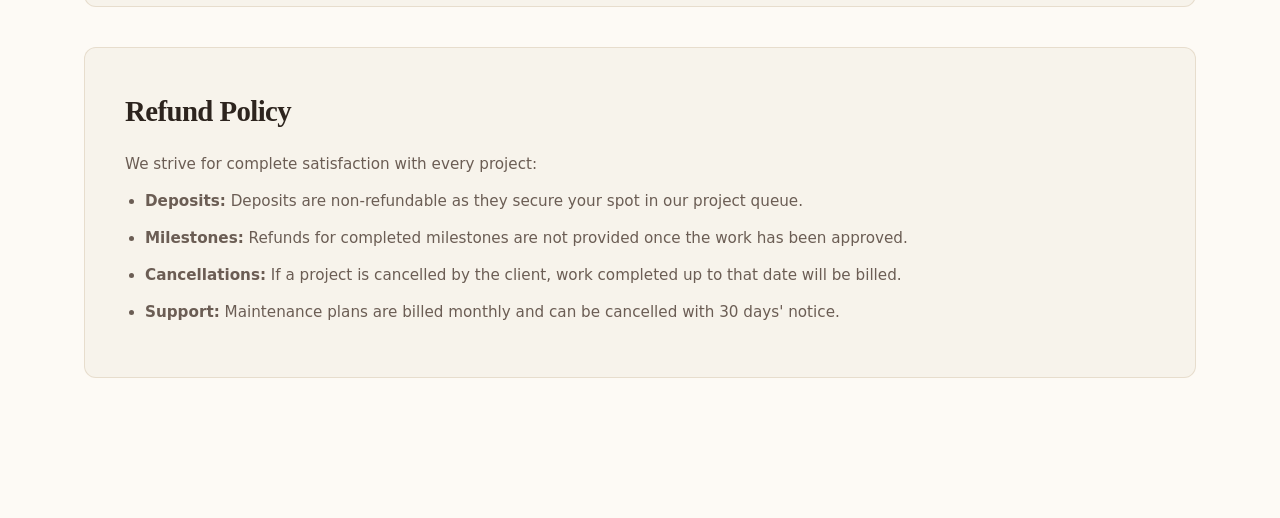
==== commit ca296265: "Add files via upload" ====
--- a/index.html
+++ b/index.html
@@ -1,733 +1,785 @@
-<!DOCTYPE html>
-<html lang="en" data-theme="light">
-<head>
-  <meta charset="UTF-8" />
-  <meta name="viewport" content="width=device-width, initial-scale=1.0" />
-  <meta name="referrer" content="strict-origin-when-cross-origin" />
-  <meta name="robots" content="noarchive" />
-  <meta http-equiv="Content-Security-Policy" content="default-src 'self'; base-uri 'self'; object-src 'none'; frame-src 'none'; form-action 'self' mailto:; script-src 'self' 'unsafe-inline'; script-src-attr 'none'; style-src 'self' 'unsafe-inline' https://fonts.googleapis.com; font-src 'self' https://fonts.gstatic.com; img-src 'self' data:; connect-src 'self' https://fonts.googleapis.com https://fonts.gstatic.com; media-src 'none'; worker-src 'none'; upgrade-insecure-requests" />
-  <title>Web Design Services for Local Cafes</title>
-  <meta name="description" content="Professional web design for local cafes and coffee shops to help grow their business with welcoming, mobile-friendly websites." />
-  <meta name="theme-color" content="#fdfaf5" />
-
-  <script>
-    (function () {
-      try {
-        var saved = localStorage.getItem("theme");
-        var theme = saved || (window.matchMedia("(prefers-color-scheme: light)").matches ? "light" : "dark");
-        document.documentElement.setAttribute("data-theme", theme);
-      } catch (e) { }
-    })();
-  </script>
-
-  <link rel="icon" href="data:image/svg+xml,<svg xmlns='http://www.w3.org/2000/svg' viewBox='0 0 100 100'><rect width='100' height='100' rx='22' fill='%238a5f22'/><text x='50' y='70' font-size='56' font-family='Georgia,serif' fill='%23fdfaf5' text-anchor='middle'>W</text></svg>" />
-  <link rel="preconnect" href="https://fonts.googleapis.com" />
-  <link rel="preconnect" href="https://fonts.gstatic.com" crossorigin />
-  <link href="https://fonts.googleapis.com/css2?family=Instrument+Serif:ital@0;1&family=Inter:wght@400;500;600&family=JetBrains+Mono:wght@400;500&display=swap" rel="stylesheet" />
-  <style>
-:root {
-  --bg: #fdfaf5;
-  --bg-soft: #fcf8f0;
-  --surface: #ffffff;
-  --surface-2: #f7f3eb;
-  --border: rgba(138, 95, 34, 0.15);
-  --border-strong: rgba(138, 95, 34, 0.3);
-  --text: #2d241e;
-  --text-muted: #6b5d54;
-  --accent: #4a6741;
-  --accent-2: #3a5233;
-  --accent-3: #8a5f22;
-  --accent-contrast: #fdfaf5;
-  --shadow: 0 20px 40px -20px rgba(45, 36, 30, 0.1);
-  --radius: 12px;
-  --radius-sm: 6px;
-  --maxw: 1160px;
-  --font: "Inter", system-ui, sans-serif;
-  --display: "Instrument Serif", Georgia, serif;
-  --mono: "JetBrains Mono", monospace;
-}
-
-[data-theme="dark"] {
-  --bg: #1c1815;
-  --bg-soft: #241f1b;
-  --surface: #2a2420;
-  --surface-2: #332c27;
-  --border: rgba(255, 255, 255, 0.08);
-  --border-strong: rgba(255, 255, 255, 0.15);
-  --text: #fdfaf5;
-  --text-muted: #bcaea5;
-  --accent: #8da87d;
-  --accent-2: #a3be8e;
-  --accent-3: #c4a484;
-  --accent-contrast: #1c1815;
-}
-
-*, *::before, *::after { box-sizing: border-box; }
-html { scroll-behavior: smooth; scroll-padding-top: 88px; }
-body {
-  margin: 0; background: var(--bg); color: var(--text);
-  font-family: var(--font); font-size: 16px; line-height: 1.65;
-  -webkit-font-smoothing: antialiased; overflow-x: hidden;
-}
-h1, h2, h3 { margin: 0; letter-spacing: -0.02em; }
-p { margin: 0; }
-ul { margin: 0; padding: 0; list-style: none; }
-a { color: inherit; text-decoration: none; }
-button { font: inherit; color: inherit; cursor: pointer; }
-
-.container { width: 100%; max-width: var(--maxw); margin-inline: auto; padding-inline: 24px; }
-
-.site-header {
-  position: sticky; top: 0; z-index: 50;
-  backdrop-filter: blur(16px); -webkit-backdrop-filter: blur(16px);
-  background: color-mix(in srgb, var(--bg) 82%, transparent);
-  border-bottom: 1px solid transparent;
-}
-.site-header.is-scrolled { border-bottom-color: var(--border); }
-.header-inner { display: flex; align-items: center; justify-content: space-between; height: 68px; }
-.logo { display: inline-flex; align-items: center; gap: 11px; font-weight: 600; }
-.logo-mark {
-  display: grid; place-items: center; width: 32px; height: 32px;
-  border-radius: 7px; background: var(--accent); color: var(--accent-contrast);
-  font-family: var(--display); font-size: 1.3rem; line-height: 1;
-}
-.accent { color: var(--accent-3); }
-.nav { display: flex; align-items: center; gap: 30px; }
-.nav a { font-size: 0.9rem; font-weight: 500; color: var(--text-muted); transition: color 0.2s; }
-.nav a:hover { color: var(--text); }
-.nav a[aria-current="location"] { color: var(--text); font-weight: 600; }
-.header-actions { display: flex; align-items: center; gap: 8px; }
-.lang-switcher {
-  display: flex; align-items: center; gap: 2px; padding: 3px;
-  border: 1px solid var(--border); border-radius: 8px; background: var(--surface-2);
-}
-.lang-btn {
-  padding: 4px 8px; border: 0; border-radius: 5px; background: transparent;
-  font-family: var(--mono); font-size: 0.65rem; font-weight: 500;
-  letter-spacing: 0.03em; color: var(--text-muted);
-  transition: background 0.2s, color 0.2s;
-}
-.lang-btn:hover { color: var(--text); }
-.lang-btn.active { background: var(--accent); color: var(--accent-contrast); }
-.icon-btn {
-  display: grid; place-items: center; width: 38px; height: 38px;
-  border-radius: 8px; border: 1px solid var(--border); background: transparent;
-}
-.icon-sun { display: none; }
-[data-theme="light"] .icon-sun { display: block; }
-[data-theme="light"] .icon-moon { display: none; }
-.menu-btn { display: none; }
-
-.hero {
-  display: flex;
-  flex-direction: column;
-  align-items: center;
-  justify-content: center;
-  text-align: center;
-  padding: 120px 24px;
-  min-height: calc(100vh - 68px);
-}
-.hero-content {
-  width: 100%;
-  max-width: 800px;
-  margin: 0 auto;
-}
-.badge {
-  display: inline-flex; align-items: center; gap: 9px;
-  padding: 6px 13px; border: 1px solid var(--border);
-  background: var(--surface); border-radius: 999px;
-  font-family: var(--mono); font-size: 0.7rem; color: var(--text-muted);
-  margin-bottom: 28px;
-}
-.dot { width: 6px; height: 6px; border-radius: 50%; background: var(--accent); }
-h1 {
-  font-family: var(--display); font-size: clamp(3rem, 6.4vw, 5.2rem);
-  font-weight: 400; line-height: 1.01; margin-bottom: 26px;
-}
-.gradient-text { color: var(--accent); font-style: italic; }
-.lead {
-  color: var(--text-muted); font-size: 1.2rem; line-height: 1.7;
-  max-width: 60ch; margin: 0 auto 40px;
-}
-.hero-actions { display: flex; justify-content: center; gap: 12px; margin-bottom: 40px; }
-.btn {
-  display: inline-flex; align-items: center; gap: 9px;
-  padding: 13px 22px; border-radius: 9px; font-weight: 600;
-  transition: transform 0.2s;
-}
-.btn:hover { transform: translateY(-2px); }
-.btn-primary { background: var(--accent); color: var(--accent-contrast); box-shadow: var(--shadow); }
-.btn-ghost { border: 1px solid var(--border-strong); color: var(--text); background: var(--surface-2); }
-.btn-ghost:hover { background: var(--bg-soft); border-color: var(--accent); }
-
-.section { padding-block: 100px; }
-.section-head { max-width: 680px; margin-bottom: 52px; }
-.eyebrow { font-family: var(--mono); font-size: 0.7rem; text-transform: uppercase; color: var(--accent); margin-bottom: 16px; }
-h2 { font-family: var(--display); font-size: clamp(2.1rem, 3.8vw, 3.1rem); font-weight: 400; }
-.section-sub { color: var(--text-muted); margin-top: 14px; }
-
-.skills-grid { display: grid; grid-template-columns: repeat(4, 1fr); gap: 28px; }
-.skill-group { padding-top: 16px; border-top: 1px solid var(--border-strong); }
-.skill-group h3 { font-size: 0.68rem; font-family: var(--mono); text-transform: uppercase; color: var(--text-muted); margin-bottom: 16px; }
-.chips { display: flex; flex-wrap: wrap; gap: 7px; }
-.chips li { padding: 7px 12px; border-radius: 6px; border: 1px solid var(--border); background: var(--surface); font-size: 0.82rem; transition: all 0.2s; }
-.chips li:hover { border-color: var(--accent); color: var(--accent); }
-
-.pricing-grid { display: grid; grid-template-columns: repeat(2, minmax(0, 1fr)); gap: 24px; }
-.price-card {
-  position: relative; display: flex; flex-direction: column;
-  padding: 38px; border: 1px solid var(--border); border-radius: 18px;
-  background: var(--surface); box-shadow: var(--shadow);
-}
-.price-card--featured { border-color: var(--border-strong); background: var(--surface-2); }
-.price-tag {
-  font-family: var(--mono); font-size: 0.68rem; text-transform: uppercase;
-  letter-spacing: 0.06em; color: var(--accent); margin-bottom: 10px;
-}
-.price-amount {
-  font-family: var(--display); font-size: clamp(2.8rem, 5vw, 3.8rem);
-  line-height: 1; margin-bottom: 12px;
-}
-.price-currency {
-  font-family: var(--mono); font-size: 0.78rem; letter-spacing: 0.08em;
-  color: var(--text-muted); vertical-align: middle;
-}
-.price-desc { color: var(--text-muted); font-size: 0.95rem; margin-bottom: 24px; }
-.price-points {
-  display: grid; gap: 10px; padding-top: 22px; margin-bottom: 30px;
-  border-top: 1px solid var(--border);
-}
-.price-points li { position: relative; padding-left: 24px; font-size: 0.88rem; color: var(--text-muted); }
-.price-points li::before {
-  content: "✓"; position: absolute; left: 0;
-  color: var(--accent); font-weight: 600;
-}
-.price-card .btn { margin-top: auto; justify-content: center; }
-.price-badge {
-  position: absolute; top: 20px; right: 20px; padding: 5px 10px;
-  border-radius: 999px; background: var(--accent); color: var(--accent-contrast);
-  font-family: var(--mono); font-size: 0.6rem; text-transform: uppercase;
-  letter-spacing: 0.06em;
-}
-
-.contact-card { text-align: center; padding: 80px 28px; border: 1px solid var(--border-strong); border-radius: 20px; background: var(--surface); box-shadow: var(--shadow); }
-.contact-card h2 { margin-bottom: 18px; }
-.contact-card > p { color: var(--text-muted); max-width: 48ch; margin: 0 auto 32px; }
-.contact-actions { display: flex; justify-content: center; gap: 12px; }
-.copy-status { margin-top: 18px; font-family: var(--mono); font-size: 0.72rem; color: var(--accent); opacity: 0; transition: opacity 0.2s; }
-.copy-status.show { opacity: 1; }
-
-.policy-section { background: var(--surface-2); border-radius: var(--radius); padding: 40px; margin-bottom: 40px; border: 1px solid var(--border); }
-.policy-section h3 { font-family: var(--display); font-size: 1.8rem; margin-bottom: 16px; }
-.policy-section p, .policy-section li { color: var(--text-muted); margin-bottom: 12px; font-size: 0.95rem; }
-.policy-section ul { padding-left: 20px; list-style: disc; }
-
-.site-footer { display: flex; justify-content: space-between; padding-block: 40px; border-top: 1px solid var(--border); font-size: 0.8rem; color: var(--text-muted); }
-.back-to-top { font-weight: 600; color: var(--text); }
-
-.reveal { opacity: 0; transform: translateY(20px); transition: all 0.6s ease; }
-.reveal.in { opacity: 1; transform: none; }
-
-@media (max-width: 900px) {
-  .skills-grid { grid-template-columns: 1fr 1fr; }
-}
-@media (max-width: 720px) {
-  .pricing-grid { grid-template-columns: 1fr; }
-  .price-card { padding: 30px 24px; }
-  .menu-btn { display: grid; }
-  .nav {
-    position: absolute; top: 68px; left: 0; right: 0; flex-direction: column;
-    background: var(--bg-soft); padding: 20px; border-bottom: 1px solid var(--border);
-    opacity: 0; visibility: hidden; transition: all 0.2s;
-  }
-  .nav.open { opacity: 1; visibility: visible; }
-}
-@media (max-width: 480px) {
-  .skills-grid { grid-template-columns: 1fr; }
-  .lang-btn { padding: 4px 5px; font-size: 0.6rem; }
-  .header-actions { gap: 6px; }
-}
-</style>
-</head>
-<body>
-  <header class="site-header">
-    <div class="container header-inner">
-      <a class="logo" href="#top">
-        <span class="logo-mark">W</span>
-        <span class="logo-text">web<span class="accent">.cafe</span></span>
-      </a>
-      <nav class="nav" id="nav">
-        <a href="#services" data-i18n="nav.services">Services</a>
-        <a href="#pricing" data-i18n="nav.pricing">Pricing</a>
-        <a href="#contact" data-i18n="nav.contact">Contact</a>
-        <a href="#policies" data-i18n="nav.policies">Policies</a>
-      </nav>
-      <div class="header-actions">
-        <div class="lang-switcher" role="group" aria-label="Language">
-          <button type="button" class="lang-btn active" data-lang="en" aria-pressed="true">EN</button>
-          <button type="button" class="lang-btn" data-lang="ru" aria-pressed="false">RU</button>
-          <button type="button" class="lang-btn" data-lang="hy" aria-pressed="false">AM</button>
-        </div>
-        <button class="icon-btn" id="theme-toggle">
-          <svg class="icon-sun" viewBox="0 0 24 24" fill="none" stroke="currentColor" stroke-width="2"><circle cx="12" cy="12" r="4"/><path d="M12 2v2M12 20v2M4.93 4.93l1.42 1.42M17.66 17.66l1.42 1.42M2 12h2M20 12h2M4.93 19.07l1.42-1.42M17.66 6.34l1.42-1.42"/></svg>
-          <svg class="icon-moon" viewBox="0 0 24 24" fill="none" stroke="currentColor" stroke-width="2"><path d="M21 12.79A9 9 0 1 1 11.21 3 7 7 0 0 0 21 12.79z"/></svg>
-        </button>
-        <button class="icon-btn menu-btn" id="menu-btn">
-          <svg viewBox="0 0 24 24" fill="none" stroke="currentColor" stroke-width="2"><path d="M4 7h16M4 12h16M4 17h16"/></svg>
-        </button>
-      </div>
-    </div>
-  </header>
-
-  <main id="top">
-    <section class="hero container">
-      <div class="hero-content reveal">
-        <p class="badge"><span class="dot"></span><span data-i18n="hero.badge">Available for new local projects</span></p>
-        <h1 data-i18n="hero.title">Websites that<br /><span class="gradient-text">bring more people</span><br />into your cafe.</h1>
-        <p class="lead" data-i18n="hero.lead">We help local coffee shop and cafe owners turn their online presence into a welcoming front door. From easy-to-read mobile menus to seamless bookings, we build the tools that turn first-time visitors into regulars.</p>
-        <div class="hero-actions">
-          <a class="btn btn-primary" href="#services"><span data-i18n="hero.cta1">Our Services</span> <svg viewBox="0 0 24 24" fill="none" stroke="currentColor" stroke-width="2" stroke-linecap="round" stroke-linejoin="round" width="16"><path d="M5 12h14M13 6l6 6-6 6" /></svg></a>
-          <a class="btn btn-ghost" href="#contact" data-i18n="hero.cta2">Let's talk about your shop</a>
-        </div>
-      </div>
-    </section>
-
-    <section class="section container" id="services">
-      <div class="section-head reveal">
-        <p class="eyebrow" data-i18n="services.eyebrow">01 — Services</p>
-        <h2 data-i18n="services.title">How we help your business grow</h2>
-      </div>
-      <div class="skills-grid reveal">
-        <div class="skill-group"><h3 data-i18n="services.g1.title">Digital Presence</h3><ul class="chips"><li data-i18n="services.g1.i1">Custom Websites</li><li data-i18n="services.g1.i2">Mobile Menu Design</li><li data-i18n="services.g1.i3">Landing Pages</li></ul></div>
-        <div class="skill-group"><h3 data-i18n="services.g2.title">Customer Growth</h3><ul class="chips"><li data-i18n="services.g2.i1">Local SEO</li><li data-i18n="services.g2.i2">Google Maps Setup</li><li data-i18n="services.g2.i3">Conversion Optimization</li></ul></div>
-        <div class="skill-group"><h3 data-i18n="services.g3.title">Operations</h3><ul class="chips"><li data-i18n="services.g3.i1">Online Booking</li><li data-i18n="services.g3.i2">Digital Menus</li><li data-i18n="services.g3.i3">Contact Forms</li></ul></div>
-        <div class="skill-group"><h3 data-i18n="services.g4.title">The Quality</h3><ul class="chips"><li data-i18n="services.g4.i1">Fast Loading</li><li data-i18n="services.g4.i2">Easy to Use</li><li data-i18n="services.g4.i3">Accessible</li></ul></div>
-      </div>
-    </section>
-
-    <section class="section container" id="pricing">
-      <div class="section-head reveal">
-        <p class="eyebrow" data-i18n="pricing.eyebrow">02 — Pricing</p>
-        <h2 data-i18n="pricing.title">Simple pricing, two clear steps</h2>
-        <p class="section-sub" data-i18n="pricing.sub">Secure your spot with a deposit, then pay for your finished product when the website is ready.</p>
-      </div>
-      <div class="pricing-grid reveal">
-        <article class="price-card">
-          <p class="price-tag" data-i18n="pricing.deposit.label">Deposit</p>
-          <p class="price-amount"><span data-i18n="pricing.deposit.price">15,000</span> <span class="price-currency">AMD</span></p>
-          <p class="price-desc" data-i18n="pricing.deposit.desc">Reserve your place in our project queue and get your website started.</p>
-          <ul class="price-points">
-            <li data-i18n="pricing.deposit.p1">Project consultation and kickoff</li>
-            <li data-i18n="pricing.deposit.p2">Initial design direction</li>
-            <li data-i18n="pricing.deposit.p3">Priority scheduling for your project</li>
-          </ul>
-          <a class="btn btn-ghost" id="pay-deposit" href="pay.html?plan=deposit" data-i18n="pricing.deposit.cta">Start with deposit</a>
-        </article>
-        <article class="price-card price-card--featured">
-          <span class="price-badge" data-i18n="pricing.finished.badge">Final step</span>
-          <p class="price-tag" data-i18n="pricing.finished.label">Finished Product</p>
-          <p class="price-amount"><span data-i18n="pricing.finished.price">30,000</span> <span class="price-currency">AMD</span></p>
-          <p class="price-desc" data-i18n="pricing.finished.desc">The completed website, tested and ready to welcome your customers.</p>
-          <ul class="price-points">
-            <li data-i18n="pricing.finished.p1">Full design and build</li>
-            <li data-i18n="pricing.finished.p2">Mobile-friendly and fast</li>
-            <li data-i18n="pricing.finished.p3">Launch-ready handover</li>
-          </ul>
-          <a class="btn btn-primary" id="pay-finished" href="pay.html?plan=finished" data-i18n="pricing.finished.cta">Pay for finished product</a>
-        </article>
-      </div>
-    </section>
-
-    <section class="section container" id="contact">
-      <div class="contact-card reveal">
-        <p class="eyebrow" data-i18n="contact.eyebrow">03 — Contact</p>
-        <h2 data-i18n="contact.title">Ready to welcome more customers?</h2>
-        <p data-i18n="contact.body">We are currently taking on a few new cafe projects. Tell us about your shop, and we'll let you know how we can make your online presence match the quality of your coffee.</p>
-        <div class="contact-actions">
-          <a class="btn btn-primary" href="mailto:erik.dev53@gmail.com">erik.dev53@gmail.com</a>
-          <button class="btn btn-ghost" id="copy-email" data-email="erik.dev53@gmail.com" data-i18n="contact.copy">Copy email</button>
-        </div>
-        <p class="copy-status" id="copy-status" role="status" aria-live="polite"></p>
-      </div>
-    </section>
-
-    <section class="section container" id="policies">
-      <div class="section-head reveal">
-        <p class="eyebrow" data-i18n="policies.eyebrow">04 — Legal</p>
-        <h2 data-i18n="policies.title">Terms & Policies</h2>
-      </div>
-      <div class="reveal">
-        <div class="policy-section">
-          <h3 data-i18n="terms.title">Terms of Service</h3>
-          <p data-i18n="terms.intro">By engaging our services, you agree to the following:</p>
-          <ul>
-            <li data-i18n="terms.i1"><strong>Scope:</strong> Project scope is defined at the start. Changes to scope may result in adjusted pricing.</li>
-            <li data-i18n="terms.i2"><strong>Content:</strong> Clients are responsible for providing all text and images.</li>
-            <li data-i18n="terms.i3"><strong>Payments:</strong> Payment terms are agreed upon per project (typically a deposit and final payment).</li>
-            <li data-i18n="terms.i4"><strong>Ownership:</strong> Upon final payment, ownership of the website design and content transfers to the client.</li>
-          </ul>
-        </div>
-        <div class="policy-section">
-          <h3 data-i18n="refund.title">Refund Policy</h3>
-          <p data-i18n="refund.intro">We strive for complete satisfaction with every project:</p>
-          <ul>
-            <li data-i18n="refund.i1"><strong>Deposits:</strong> Deposits are non-refundable as they secure your spot in our project queue.</li>
-            <li data-i18n="refund.i2"><strong>Milestones:</strong> Refunds for completed milestones are not provided once the work has been approved.</li>
-            <li data-i18n="refund.i3"><strong>Cancellations:</strong> If a project is cancelled by the client, work completed up to that date will be billed.</li>
-            <li data-i18n="refund.i4"><strong>Support:</strong> Maintenance plans are billed monthly and can be cancelled with 30 days' notice.</li>
-          </ul>
-        </div>
-      </div>
-    </section>
-  </main>
-
-  <footer class="site-footer container">
-    <p>© <span id="year">2026</span> <span data-i18n="footer.copy">Web.Cafe. Built with care for local businesses. All rights reserved.</span></p>
-    <a href="#top" class="back-to-top" data-i18n="footer.top">Back to top ↑</a>
-  </footer>
-
-  <script>
-(function () {
-  "use strict";
-  const root = document.documentElement;
-
-  const translations = {
-    en: {
-      "nav.services": "Services",
-      "nav.pricing": "Pricing",
-      "nav.contact": "Contact",
-      "nav.policies": "Policies",
-      "hero.badge": "Available for new local projects",
-      "hero.title": "Websites that<br /><span class=\"gradient-text\">bring more people</span><br />into your cafe.",
-      "hero.lead": "We help local coffee shop and cafe owners turn their online presence into a welcoming front door. From easy-to-read mobile menus to seamless bookings, we build the tools that turn first-time visitors into regulars.",
-      "hero.cta1": "Our Services",
-      "hero.cta2": "Let's talk about your shop",
-      "services.eyebrow": "01 — Services",
-      "services.title": "How we help your business grow",
-      "services.g1.title": "Digital Presence",
-      "services.g1.i1": "Custom Websites",
-      "services.g1.i2": "Mobile Menu Design",
-      "services.g1.i3": "Landing Pages",
-      "services.g2.title": "Customer Growth",
-      "services.g2.i1": "Local SEO",
-      "services.g2.i2": "Google Maps Setup",
-      "services.g2.i3": "Conversion Optimization",
-      "services.g3.title": "Operations",
-      "services.g3.i1": "Online Booking",
-      "services.g3.i2": "Digital Menus",
-      "services.g3.i3": "Contact Forms",
-      "services.g4.title": "The Quality",
-      "services.g4.i1": "Fast Loading",
-      "services.g4.i2": "Easy to Use",
-      "services.g4.i3": "Accessible",
-      "pricing.eyebrow": "02 — Pricing",
-      "pricing.title": "Simple pricing, two clear steps",
-      "pricing.sub": "Secure your spot with a deposit, then pay for your finished product when the website is ready.",
-      "pricing.deposit.label": "Deposit",
-      "pricing.deposit.price": "15,000",
-      "pricing.deposit.desc": "Reserve your place in our project queue and get your website started.",
-      "pricing.deposit.p1": "Project consultation and kickoff",
-      "pricing.deposit.p2": "Initial design direction",
-      "pricing.deposit.p3": "Priority scheduling for your project",
-      "pricing.deposit.cta": "Start with deposit",
-      "pricing.finished.badge": "Final step",
-      "pricing.finished.label": "Finished Product",
-      "pricing.finished.price": "30,000",
-      "pricing.finished.desc": "The completed website, tested and ready to welcome your customers.",
-      "pricing.finished.p1": "Full design and build",
-      "pricing.finished.p2": "Mobile-friendly and fast",
-      "pricing.finished.p3": "Launch-ready handover",
-      "pricing.finished.cta": "Pay for finished product",
-      "contact.eyebrow": "03 — Contact",
-      "contact.title": "Ready to welcome more customers?",
-      "contact.body": "We are currently taking on a few new cafe projects. Tell us about your shop, and we'll let you know how we can make your online presence match the quality of your coffee.",
-      "contact.copy": "Copy email",
-      "contact.copied": "Copied ✓",
-      "contact.copyFailed": "Could not copy — please select it manually.",
-      "policies.eyebrow": "04 — Legal",
-      "policies.title": "Terms & Policies",
-      "terms.title": "Terms of Service",
-      "terms.intro": "By engaging our services, you agree to the following:",
-      "terms.i1": "<strong>Scope:</strong> Project scope is defined at the start. Changes to scope may result in adjusted pricing.",
-      "terms.i2": "<strong>Content:</strong> Clients are responsible for providing all text and images.",
-      "terms.i3": "<strong>Payments:</strong> Payment terms are agreed upon per project (typically a deposit and final payment).",
-      "terms.i4": "<strong>Ownership:</strong> Upon final payment, ownership of the website design and content transfers to the client.",
-      "refund.title": "Refund Policy",
-      "refund.intro": "We strive for complete satisfaction with every project:",
-      "refund.i1": "<strong>Deposits:</strong> Deposits are non-refundable as they secure your spot in our project queue.",
-      "refund.i2": "<strong>Milestones:</strong> Refunds for completed milestones are not provided once the work has been approved.",
-      "refund.i3": "<strong>Cancellations:</strong> If a project is cancelled by the client, work completed up to that date will be billed.",
-      "refund.i4": "<strong>Support:</strong> Maintenance plans are billed monthly and can be cancelled with 30 days' notice.",
-      "footer.copy": "Web.Cafe. Built with care for local businesses. All rights reserved.",
-      "footer.top": "Back to top ↑"
-    },
-    ru: {
-      "nav.services": "Услуги",
-      "nav.pricing": "Цены",
-      "nav.contact": "Контакты",
-      "nav.policies": "Политики",
-      "hero.badge": "Доступны для новых локальных проектов",
-      "hero.title": "Сайты, которые<br /><span class=\"gradient-text\">приводят больше людей</span><br />в ваше кафе.",
-      "hero.lead": "Мы помогаем владельцам местных кофеен и кафе превращать своё присутствие в интернете в гостеприимную входную дверь. От удобных мобильных меню до простого бронирования — мы создаём инструменты, которые превращают новых посетителей в постоянных гостей.",
-      "hero.cta1": "Наши услуги",
-      "hero.cta2": "Обсудим ваше заведение",
-      "services.eyebrow": "01 — Услуги",
-      "services.title": "Как мы помогаем вашему бизнесу расти",
-      "services.g1.title": "Цифровое присутствие",
-      "services.g1.i1": "Индивидуальные сайты",
-      "services.g1.i2": "Дизайн мобильного меню",
-      "services.g1.i3": "Лендинги",
-      "services.g2.title": "Рост клиентов",
-      "services.g2.i1": "Локальное SEO",
-      "services.g2.i2": "Настройка Google Карт",
-      "services.g2.i3": "Оптимизация конверсии",
-      "services.g3.title": "Операции",
-      "services.g3.i1": "Онлайн-бронирование",
-      "services.g3.i2": "Цифровые меню",
-      "services.g3.i3": "Контактные формы",
-      "services.g4.title": "Качество",
-      "services.g4.i1": "Быстрая загрузка",
-      "services.g4.i2": "Простота использования",
-      "services.g4.i3": "Доступность",
-      "pricing.eyebrow": "02 — Цены",
-      "pricing.title": "Простые цены, два понятных шага",
-      "pricing.sub": "Закрепите место предоплатой, а за готовый сайт заплатите, когда он будет готов.",
-      "pricing.deposit.label": "Предоплата",
-      "pricing.deposit.price": "15 000",
-      "pricing.deposit.desc": "Закрепите место в очереди проектов и запустите работу над сайтом.",
-      "pricing.deposit.p1": "Консультация и старт проекта",
-      "pricing.deposit.p2": "Первоначальное направление дизайна",
-      "pricing.deposit.p3": "Приоритетное планирование проекта",
-      "pricing.deposit.cta": "Начать с предоплаты",
-      "pricing.finished.badge": "Финальный шаг",
-      "pricing.finished.label": "Готовый продукт",
-      "pricing.finished.price": "30 000",
-      "pricing.finished.desc": "Готовый сайт — протестированный и готовый принимать ваших гостей.",
-      "pricing.finished.p1": "Полный дизайн и разработка",
-      "pricing.finished.p2": "Удобно на мобильных и быстро",
-      "pricing.finished.p3": "Передача готового к запуску сайта",
-      "pricing.finished.cta": "Оплатить готовый продукт",
-      "contact.eyebrow": "03 — Контакты",
-      "contact.title": "Готовы приветствовать больше гостей?",
-      "contact.body": "Сейчас мы берём в работу несколько новых проектов для кафе. Расскажите о своём заведении, и мы подскажем, как привести ваш сайт в соответствие с качеством вашего кофе.",
-      "contact.copy": "Скопировать email",
-      "contact.copied": "Скопировано ✓",
-      "contact.copyFailed": "Не удалось скопировать — выделите вручную.",
-      "policies.eyebrow": "04 — Документы",
-      "policies.title": "Условия и политики",
-      "terms.title": "Условия обслуживания",
-      "terms.intro": "Пользуясь нашими услугами, вы соглашаетесь со следующим:",
-      "terms.i1": "<strong>Объём работ:</strong> Объём проекта определяется в начале. Изменения объёма могут повлечь корректировку стоимости.",
-      "terms.i2": "<strong>Контент:</strong> Клиент отвечает за предоставление всех текстов и изображений.",
-      "terms.i3": "<strong>Оплата:</strong> Условия оплаты согласуются для каждого проекта (обычно предоплата и финальный платёж).",
-      "terms.i4": "<strong>Права:</strong> После финальной оплаты права на дизайн сайта и контент переходят клиенту.",
-      "refund.title": "Политика возврата",
-      "refund.intro": "Мы стремимся к полному удовлетворению от каждого проекта:",
-      "refund.i1": "<strong>Предоплата:</strong> Предоплата не возвращается, так как она закрепляет ваше место в очереди проектов.",
-      "refund.i2": "<strong>Этапы:</strong> Возврат за завершённые этапы не предусмотрен после утверждения работы.",
-      "refund.i3": "<strong>Отмена:</strong> Если клиент отменяет проект, выполненная на тот момент работа оплачивается.",
-      "refund.i4": "<strong>Поддержка:</strong> Планы обслуживания оплачиваются ежемесячно и могут быть отменены за 30 дней.",
-      "footer.copy": "Web.Cafe. Создано с заботой о местном бизнесе. Все права защищены.",
-      "footer.top": "Наверх ↑"
-    },
-    hy: {
-      "nav.services": "Ծառայություններ",
-      "nav.pricing": "Գներ",
-      "nav.contact": "Կապ",
-      "nav.policies": "Քաղաքականություն",
-      "hero.badge": "Բաց ենք նոր տեղական նախագծերի համար",
-      "hero.title": "Կայքեր, որոնք<br /><span class=\"gradient-text\">ավելի շատ մարդկանց</span><br />բերում են ձեր սրճարան։",
-      "hero.lead": "Մենք օգնում ենք տեղական սրճարանների և կաֆեների տերերին իրենց առցանց ներկայությունը վերածել հյուրընկալ մուտքի դռան։ Հեշտ ընթեռնելի բջջային մենյուներից մինչև անխափան ամրագրումներ՝ մենք ստեղծում ենք գործիքներ, որոնք առաջին այցելուներին դարձնում են մշտական հաճախորդներ։",
-      "hero.cta1": "Մեր ծառայությունները",
-      "hero.cta2": "Խոսենք ձեր սրճարանի մասին",
-      "services.eyebrow": "01 — Ծառայություններ",
-      "services.title": "Ինչպես ենք օգնում ձեր բիզնեսին աճել",
-      "services.g1.title": "Թվային ներկայություն",
-      "services.g1.i1": "Անհատական կայքեր",
-      "services.g1.i2": "Բջջային մենյուի դիզայն",
-      "services.g1.i3": "Լենդինգ էջեր",
-      "services.g2.title": "Հաճախորդների աճ",
-      "services.g2.i1": "Տեղական SEO",
-      "services.g2.i2": "Google Քարտեզների կարգավորում",
-      "services.g2.i3": "Փոխարկման օպտիմիզացում",
-      "services.g3.title": "Գործառնություններ",
-      "services.g3.i1": "Առցանց ամրագրում",
-      "services.g3.i2": "Թվային մենյուներ",
-      "services.g3.i3": "Կապի ձևեր",
-      "services.g4.title": "Որակ",
-      "services.g4.i1": "Արագ բեռնում",
-      "services.g4.i2": "Հեշտ օգտագործում",
-      "services.g4.i3": "Հասանելիություն",
-      "pricing.eyebrow": "02 — Գներ",
-      "pricing.title": "Պարզ գներ՝ երկու հստակ քայլ",
-      "pricing.sub": "Ամրագրեք ձեր տեղը կանխավճարով, ապա վճարեք պատրաստի կայքի համար, երբ այն պատրաստ լինի։",
-      "pricing.deposit.label": "Կանխավճար",
-      "pricing.deposit.price": "15,000",
-      "pricing.deposit.desc": "Ամրագրեք ձեր տեղը նախագծերի հերթում և սկսեք ձեր կայքի աշխատանքը։",
-      "pricing.deposit.p1": "Նախագծի խորհրդատվություն և մեկնարկ",
-      "pricing.deposit.p2": "Դիզայնի սկզբնական ուղղություն",
-      "pricing.deposit.p3": "Ձեր նախագծի առաջնահերթ պլանավորում",
-      "pricing.deposit.cta": "Սկսել կանխավճարով",
-      "pricing.finished.badge": "Վերջին քայլ",
-      "pricing.finished.label": "Պատրաստի արտադրանք",
-      "pricing.finished.price": "30,000",
-      "pricing.finished.desc": "Ավարտված կայքը՝ փորձարկված և պատրաստ ձեր հաճախորդներին ընդունելու։",
-      "pricing.finished.p1": "Ամբողջական դիզայն և մշակում",
-      "pricing.finished.p2": "Հարմար բջջայինի համար և արագ",
-      "pricing.finished.p3": "Գործարկման պատրաստ հանձնում",
-      "pricing.finished.cta": "Վճարել պատրաստի արտադրանքի համար",
-      "contact.eyebrow": "03 — Կապ",
-      "contact.title": "Պատրա՞ստ եք ընդունել ավելի շատ հաճախորդներ",
-      "contact.body": "Ներկայումս վերցնում ենք մի քանի նոր սրճարանի նախագիծ։ Պատմեք ձեր սրճարանի մասին, և մենք կասենք, թե ինչպես ձեր առցանց ներկայությունը համապատասխանեցնենք ձեր սուրճի որակին։",
-      "contact.copy": "Պատճենել էլ. փոստը",
-      "contact.copied": "Պատճենվեց ✓",
-      "contact.copyFailed": "Չհաջողվեց պատճենել — ընտրեք ձեռքով։",
-      "policies.eyebrow": "04 — Իրավական",
-      "policies.title": "Պայմաններ և քաղաքականություն",
-      "terms.title": "Ծառայությունների պայմաններ",
-      "terms.intro": "Օգտվելով մեր ծառայություններից՝ դուք համաձայնում եք հետևյալին.",
-      "terms.i1": "<strong>Շրջանակ՝</strong> Նախագծի շրջանակը սահմանվում է սկզբում։ Շրջանակի փոփոխությունները կարող են հանգեցնել գնի ճշգրտման։",
-      "terms.i2": "<strong>Բովանդակություն՝</strong> Հաճախորդը պատասխանատու է բոլոր տեքստերի և պատկերների տրամադրման համար։",
-      "terms.i3": "<strong>Վճարումներ՝</strong> Վճարման պայմանները համաձայնեցվում են յուրաքանչյուր նախագծի համար (սովորաբար կանխավճար և վերջնական վճարում)։",
-      "terms.i4": "<strong>Սեփականություն՝</strong> Վերջնական վճարումից հետո կայքի դիզայնի և բովանդակության սեփականությունը անցնում է հաճախորդին։",
-      "refund.title": "Վերադարձի քաղաքականություն",
-      "refund.intro": "Մենք ձգտում ենք լիարժեք բավարարվածության յուրաքանչյուր նախագծից.",
-      "refund.i1": "<strong>Կանխավճարներ՝</strong> Կանխավճարները չեն վերադարձվում, քանի որ դրանք ամրագրում են ձեր տեղը նախագծերի հերթում։",
-      "refund.i2": "<strong>Փուլեր՝</strong> Ավարտված փուլերի համար վերադարձ չի տրվում աշխատանքը հաստատելուց հետո։",
-      "refund.i3": "<strong>Չեղարկումներ՝</strong> Եթե նախագիծը չեղարկվում է հաճախորդի կողմից, մինչ այդ կատարված աշխատանքը գանձվում է։",
-      "refund.i4": "<strong>Աջակցություն՝</strong> Սպասարկման փաթեթները գանձվում են ամսական և կարող են չեղարկվել 30 օրվա ծանուցմամբ։",
-      "footer.copy": "Web.Cafe. Ստեղծված հոգատարությամբ տեղական բիզնեսի համար։ Բոլոր իրավունքները պաշտպանված են։",
-      "footer.top": "Վերև ↑"
-    }
-  };
-
-  const pageMeta = {
-    en: {
-      title: "Web Design Services for Local Cafes",
-      description: "Professional web design for local cafes and coffee shops to help grow their business with welcoming, mobile-friendly websites."
-    },
-    ru: {
-      title: "Веб-дизайн для местных кафе",
-      description: "Профессиональный веб-дизайн для местных кофеен и кафе, чтобы помочь вашему бизнесу расти с помощью удобных мобильных сайтов."
-    },
-    hy: {
-      title: "Վեբ դիզայն տեղական սրճարանների համար",
-      description: "Պրոֆեսիոնալ վեբ դիզայն տեղական սրճարանների և կաֆեների համար՝ օգնելու ձեր բիզնեսին աճել հարմարավետ բջջային կայքերի միջոցով։"
-    }
-  };
-
-  let currentLang = "en";
-
-  function t(key) {
-    const dict = translations[currentLang] || translations.en;
-    return dict[key] !== undefined ? dict[key] : (translations.en[key] !== undefined ? translations.en[key] : key);
-  }
-
-  // Render translation strings without raw HTML injection. The dictionaries are static,
-  // but this copies only text nodes and the few tags the copy actually uses.
-  const allowedTranslationTags = { BR: "br", STRONG: "strong", SPAN: "span" };
-  function appendTranslationNodes(target, source) {
-    source.childNodes.forEach(node => {
-      if (node.nodeType === Node.TEXT_NODE) {
-        target.appendChild(document.createTextNode(node.nodeValue));
-        return;
-      }
-      if (node.nodeType !== Node.ELEMENT_NODE) return;
-      const tag = allowedTranslationTags[node.tagName];
-      if (!tag) return;
-      const clone = document.createElement(tag);
-      if (tag === "span" && node.className) clone.className = node.className;
-      appendTranslationNodes(clone, node);
-      target.appendChild(clone);
-    });
-  }
-
-  function setTranslation(el, value) {
-    el.textContent = "";
-    if (!/[<&]/.test(value)) {
-      el.textContent = value;
-      return;
-    }
-    const parsed = new DOMParser().parseFromString("<!doctype html><body>" + value, "text/html");
-    appendTranslationNodes(el, parsed.body);
-  }
-
-  function applyLanguage(lang) {
-    if (!translations[lang]) lang = "en";
-    currentLang = lang;
-    root.setAttribute("lang", lang);
-    document.querySelectorAll("[data-i18n]").forEach(el => {
-      setTranslation(el, t(el.getAttribute("data-i18n")));
-    });
-    const meta = pageMeta[lang] || pageMeta.en;
-    document.title = meta.title;
-    const desc = document.querySelector('meta[name="description"]');
-    if (desc) desc.setAttribute("content", meta.description);
-    document.querySelectorAll(".lang-btn").forEach(btn => {
-      const active = btn.dataset.lang === lang;
-      btn.classList.toggle("active", active);
-      btn.setAttribute("aria-pressed", String(active));
-    });
-    try { localStorage.setItem("lang", lang); } catch (e) { }
-  }
-
-  document.querySelectorAll(".lang-btn").forEach(btn => {
-    btn.addEventListener("click", () => applyLanguage(btn.dataset.lang));
-  });
-
-  let savedLang = "en";
-  try { savedLang = localStorage.getItem("lang") || "en"; } catch (e) { }
-  applyLanguage(savedLang);
-
-  const themeToggle = document.getElementById("theme-toggle");
-  function applyTheme(theme) {
-    root.setAttribute("data-theme", theme);
-    if (themeToggle) {
-      const isLight = theme === "light";
-      themeToggle.setAttribute("aria-pressed", String(isLight));
-    }
-  }
-  let stored = null;
-  try { stored = localStorage.getItem("theme"); } catch (e) { }
-  applyTheme(stored || (window.matchMedia("(prefers-color-scheme: light)").matches ? "light" : "dark"));
-  if (themeToggle) {
-    themeToggle.addEventListener("click", () => {
-      const next = root.getAttribute("data-theme") === "light" ? "dark" : "light";
-      try { localStorage.setItem("theme", next); } catch (e) { }
-      applyTheme(next);
-    });
-  }
-  const menuBtn = document.getElementById("menu-btn");
-  const nav = document.getElementById("nav");
-  if (menuBtn && nav) {
-    menuBtn.addEventListener("click", () => nav.classList.toggle("open"));
-  }
-  const header = document.querySelector(".site-header");
-  if (header) {
-    window.addEventListener("scroll", () => header.classList.toggle("is-scrolled", window.scrollY > 8), { passive: true });
-  }
-  const reveals = document.querySelectorAll(".reveal");
-  const observer = new IntersectionObserver(entries => {
-    entries.forEach(entry => { if (entry.isIntersecting) entry.target.classList.add("in"); });
-  }, { threshold: 0.1 });
-  reveals.forEach(el => observer.observe(el));
-  const copyBtn = document.getElementById("copy-email");
-  const copyStatus = document.getElementById("copy-status");
-  if (copyBtn && copyStatus) {
-    copyBtn.addEventListener("click", async () => {
-      const email = copyBtn.dataset.email;
-      try {
-        await navigator.clipboard.writeText(email);
-        copyStatus.textContent = t("contact.copied");
-      } catch (e) {
-        copyStatus.textContent = t("contact.copyFailed");
-      }
-      copyStatus.classList.add("show");
-      setTimeout(() => copyStatus.classList.remove("show"), 2000);
-    });
-  }
-  document.getElementById("year").textContent = String(new Date().getFullYear());
-})();
-</script>
-</body>
-</html>
+<!DOCTYPE html>
+<html lang="en" data-theme="light">
+<head>
+  <meta charset="UTF-8" />
+  <meta name="viewport" content="width=device-width, initial-scale=1.0" />
+  <meta name="referrer" content="strict-origin-when-cross-origin" />
+  <meta name="robots" content="noarchive" />
+  <meta http-equiv="Content-Security-Policy" content="default-src 'self'; base-uri 'self'; object-src 'none'; frame-src 'none'; form-action 'self' mailto:; script-src 'self' 'unsafe-inline'; script-src-attr 'none'; style-src 'self' 'unsafe-inline' https://fonts.googleapis.com; font-src 'self' https://fonts.gstatic.com; img-src 'self' data:; connect-src 'self' https://fonts.googleapis.com https://fonts.gstatic.com; media-src 'none'; worker-src 'none'; upgrade-insecure-requests" />
+  <title>Web Design Services for Local Cafes</title>
+  <meta name="description" content="Professional web design for local cafes and coffee shops to help grow their business with welcoming, mobile-friendly websites." />
+  <meta name="theme-color" content="#fdfaf5" />
+
+  <script>
+    (function () {
+      try {
+        var saved = localStorage.getItem("theme");
+        var theme = saved || (window.matchMedia("(prefers-color-scheme: light)").matches ? "light" : "dark");
+        document.documentElement.setAttribute("data-theme", theme);
+      } catch (e) { }
+    })();
+  </script>
+
+  <link rel="icon" href="data:image/svg+xml,<svg xmlns='http://www.w3.org/2000/svg' viewBox='0 0 100 100'><rect width='100' height='100' rx='22' fill='%238a5f22'/><text x='50' y='70' font-size='56' font-family='Georgia,serif' fill='%23fdfaf5' text-anchor='middle'>W</text></svg>" />
+  <link rel="preconnect" href="https://fonts.googleapis.com" />
+  <link rel="preconnect" href="https://fonts.gstatic.com" crossorigin />
+  <link href="https://fonts.googleapis.com/css2?family=Instrument+Serif:ital@0;1&family=Inter:wght@400;500;600&family=JetBrains+Mono:wght@400;500&display=swap" rel="stylesheet" />
+  <style>
+:root {
+  --bg: #fdfaf5;
+  --bg-soft: #fcf8f0;
+  --surface: #ffffff;
+  --surface-2: #f7f3eb;
+  --border: rgba(138, 95, 34, 0.15);
+  --border-strong: rgba(138, 95, 34, 0.3);
+  --text: #2d241e;
+  --text-muted: #6b5d54;
+  --accent: #4a6741;
+  --accent-2: #3a5233;
+  --accent-3: #8a5f22;
+  --accent-contrast: #fdfaf5;
+  --shadow: 0 20px 40px -20px rgba(45, 36, 30, 0.1);
+  --radius: 12px;
+  --radius-sm: 6px;
+  --maxw: 1160px;
+  --font: "Inter", system-ui, sans-serif;
+  --display: "Instrument Serif", Georgia, serif;
+  --mono: "JetBrains Mono", monospace;
+}
+
+[data-theme="dark"] {
+  --bg: #1c1815;
+  --bg-soft: #241f1b;
+  --surface: #2a2420;
+  --surface-2: #332c27;
+  --border: rgba(255, 255, 255, 0.08);
+  --border-strong: rgba(255, 255, 255, 0.15);
+  --text: #fdfaf5;
+  --text-muted: #bcaea5;
+  --accent: #8da87d;
+  --accent-2: #a3be8e;
+  --accent-3: #c4a484;
+  --accent-contrast: #1c1815;
+}
+
+*, *::before, *::after { box-sizing: border-box; }
+html { scroll-behavior: smooth; scroll-padding-top: 88px; }
+body {
+  margin: 0; background: var(--bg); color: var(--text);
+  font-family: var(--font); font-size: 16px; line-height: 1.65;
+  -webkit-font-smoothing: antialiased; overflow-x: hidden;
+}
+h1, h2, h3 { margin: 0; letter-spacing: -0.02em; overflow-wrap: break-word; }
+p { margin: 0; }
+ul { margin: 0; padding: 0; list-style: none; }
+a { color: inherit; text-decoration: none; }
+button { font: inherit; color: inherit; cursor: pointer; }
+
+.container { width: 100%; max-width: var(--maxw); margin-inline: auto; padding-inline: 24px; }
+
+.site-header {
+  position: sticky; top: 0; z-index: 50;
+  backdrop-filter: blur(16px); -webkit-backdrop-filter: blur(16px);
+  background: color-mix(in srgb, var(--bg) 82%, transparent);
+  border-bottom: 1px solid transparent;
+}
+.site-header.is-scrolled { border-bottom-color: var(--border); }
+.header-inner { display: flex; align-items: center; justify-content: space-between; height: 68px; }
+.logo { display: inline-flex; align-items: center; gap: 11px; font-weight: 600; }
+.logo-mark {
+  display: grid; place-items: center; width: 32px; height: 32px;
+  border-radius: 7px; background: var(--accent); color: var(--accent-contrast);
+  font-family: var(--display); font-size: 1.3rem; line-height: 1;
+}
+.accent { color: var(--accent-3); }
+.nav { display: flex; align-items: center; gap: 30px; }
+.nav a { font-size: 0.9rem; font-weight: 500; color: var(--text-muted); transition: color 0.2s; }
+.nav a:hover { color: var(--text); }
+.nav a[aria-current="location"] { color: var(--text); font-weight: 600; }
+.header-actions { display: flex; align-items: center; gap: 8px; }
+.lang-switcher {
+  display: flex; align-items: center; gap: 2px; padding: 3px;
+  border: 1px solid var(--border); border-radius: 8px; background: var(--surface-2);
+}
+.lang-btn {
+  padding: 4px 8px; border: 0; border-radius: 5px; background: transparent;
+  font-family: var(--mono); font-size: 0.65rem; font-weight: 500;
+  letter-spacing: 0.03em; color: var(--text-muted);
+  transition: background 0.2s, color 0.2s;
+}
+.lang-btn:hover { color: var(--text); }
+.lang-btn.active { background: var(--accent); color: var(--accent-contrast); }
+.icon-btn {
+  display: grid; place-items: center; width: 38px; height: 38px;
+  border-radius: 8px; border: 1px solid var(--border); background: transparent;
+}
+.icon-sun { display: none; }
+[data-theme="light"] .icon-sun { display: block; }
+[data-theme="light"] .icon-moon { display: none; }
+.menu-btn { display: none; }
+
+.hero {
+  display: flex;
+  flex-direction: column;
+  align-items: center;
+  justify-content: flex-start;
+  text-align: center;
+  padding: 60px 24px 40px;
+  min-height: 40vh;
+}
+.hero-content {
+  width: 100%;
+  max-width: 800px;
+  margin: 0 auto;
+}
+.badge {
+  display: inline-flex; align-items: center; gap: 9px;
+  padding: 6px 13px; border: 1px solid var(--border);
+  background: var(--surface); border-radius: 999px;
+  font-family: var(--mono); font-size: 0.7rem; color: var(--text-muted);
+  margin-bottom: 28px;
+}
+.dot { width: 6px; height: 6px; border-radius: 50%; background: var(--accent); }
+h1 {
+  font-family: var(--display); font-size: clamp(3rem, 6.4vw, 5.2rem);
+  font-weight: 0; line-height: 1.01; margin-bottom: 26px;
+}
+.gradient-text { color: var(--accent); font-style: italic; }
+.lead {
+  color: var(--text-muted); font-size: 1.2rem; line-height: 1.7;
+  max-width: 60ch; margin: 0 auto 40px;
+}
+.hero-actions { display: flex; flex-wrap: wrap; justify-content: center; gap: 12px; margin-bottom: 40px; }
+.btn {
+  display: inline-flex; align-items: center; gap: 9px;
+  padding: 13px 22px; border-radius: 9px; font-weight: 600;
+  transition: transform 0.2s;
+}
+.btn:hover { transform: translateY(-2px); }
+.btn-primary { background: var(--accent); color: var(--accent-contrast); box-shadow: var(--shadow); }
+.btn-ghost { border: 1px solid var(--border-strong); color: var(--text); background: var(--surface-2); }
+.btn-ghost:hover { background: var(--bg-soft); border-color: var(--accent); }
+
+.section { padding-block: 100px; }
+.section-head { max-width: 680px; margin-bottom: 52px; }
+.eyebrow { font-family: var(--mono); font-size: 0.7rem; text-transform: uppercase; color: var(--accent); margin-bottom: 16px; }
+h2 { font-family: var(--display); font-size: clamp(2.1rem, 3.8vw, 3.1rem); font-weight: 0; }
+.section-sub { color: var(--text-muted); margin-top: 14px; }
+
+.skills-grid { display: grid; grid-template-columns: repeat(4, 1fr); gap: 28px; }
+.skill-group { padding-top: 16px; border-top: 1px solid var(--border-strong); }
+.skill-group h3 { font-size: 0.68rem; font-family: var(--mono); text-transform: uppercase; color: var(--text-muted); margin-bottom: 16px; }
+.chips { display: flex; flex-wrap: wrap; gap: 7px; }
+.chips li { padding: 7px 12px; border-radius: 6px; border: 1px solid var(--border); background: var(--surface); font-size: 0.82rem; transition: all 0.2s; }
+.chips li:hover { border-color: var(--accent); color: var(--accent); }
+
+.pricing-grid { display: grid; grid-template-columns: repeat(2, minmax(0, 1fr)); gap: 24px; }
+.price-card {
+  position: relative; display: flex; flex-direction: column;
+  padding: 38px; border: 1px solid var(--border); border-radius: 18px;
+  background: var(--surface); box-shadow: var(--shadow);
+}
+.price-card--featured { border-color: var(--border-strong); background: var(--surface-2); }
+.price-tag {
+  font-family: var(--mono); font-size: 0.68rem; text-transform: uppercase;
+  letter-spacing: 0.06em; color: var(--accent); margin-bottom: 10px;
+}
+.price-amount {
+  font-family: var(--display); font-size: clamp(2.8rem, 5vw, 3.8rem);
+  line-height: 1; margin-bottom: 12px;
+}
+.price-currency {
+  font-family: var(--mono); font-size: 0.78rem; letter-spacing: 0.08em;
+  color: var(--text-muted); vertical-align: middle;
+}
+.price-desc { color: var(--text-muted); font-size: 0.95rem; margin-bottom: 24px; }
+.price-points {
+  display: grid; gap: 10px; padding-top: 22px; margin-bottom: 30px;
+  border-top: 1px solid var(--border);
+}
+.price-points li { position: relative; padding-left: 24px; font-size: 0.88rem; color: var(--text-muted); }
+.price-points li::before {
+  content: "✓"; position: absolute; left: 0;
+  color: var(--accent); font-weight: 600;
+}
+.price-card .btn { margin-top: auto; justify-content: center; }
+.price-badge {
+  position: absolute; top: 20px; right: 20px; padding: 5px 10px;
+  border-radius: 999px; background: var(--accent); color: var(--accent-contrast);
+  font-family: var(--mono); font-size: 0.6rem; text-transform: uppercase;
+  letter-spacing: 0.06em;
+}
+
+.contact-card { text-align: center; padding: 80px 28px; border: 1px solid var(--border-strong); border-radius: 20px; background: var(--surface); box-shadow: var(--shadow); }
+.contact-card h2 { margin-bottom: 18px; }
+.contact-card > p { color: var(--text-muted); max-width: 48ch; margin: 0 auto 32px; }
+.contact-actions { display: flex; flex-wrap: wrap; justify-content: center; gap: 12px; }
+.contact-actions .btn { max-width: 100%; overflow-wrap: anywhere; }
+.copy-status { margin-top: 18px; font-family: var(--mono); font-size: 0.72rem; color: var(--accent); opacity: 0; transition: opacity 0.2s; }
+.copy-status.show { opacity: 1; }
+
+.policy-section { background: var(--surface-2); border-radius: var(--radius); padding: 40px; margin-bottom: 40px; border: 1px solid var(--border); }
+.policy-section h3 { font-family: var(--display); font-size: 1.8rem; margin-bottom: 16px; }
+.policy-section p, .policy-section li { color: var(--text-muted); margin-bottom: 12px; font-size: 0.95rem; }
+.policy-section ul { padding-left: 20px; list-style: disc; }
+
+.site-footer { display: flex; justify-content: space-between; padding-block: 40px; border-top: 1px solid var(--border); font-size: 0.8rem; color: var(--text-muted); }
+.back-to-top { font-weight: 600; color: var(--text); }
+
+.reveal { opacity: 0; transform: translateY(20px); transition: all 0.6s ease; }
+.reveal.in { opacity: 1; transform: none; }
+
+@media (max-width: 900px) {
+  .skills-grid { grid-template-columns: 1fr 1fr; }
+}
+@media (max-width: 720px) {
+  .pricing-grid { grid-template-columns: 1fr; }
+  .price-card { padding: 30px 24px; }
+  .menu-btn { display: grid; }
+  .nav {
+    position: absolute; top: 68px; left: 0; right: 0; flex-direction: column;
+    background: var(--bg-soft); padding: 20px; border-bottom: 1px solid var(--border);
+    opacity: 0; visibility: hidden; transition: all 0.2s;
+  }
+  .nav.open { opacity: 1; visibility: visible; }
+}
+@media (max-width: 480px) {
+  .skills-grid { grid-template-columns: 1fr; }
+  .lang-btn { padding: 4px 5px; font-size: 0.6rem; }
+  .header-actions { gap: 6px; }
+}
+</style>
+</head>
+<body>
+  <header class="site-header">
+    <div class="container header-inner">
+      <a class="logo" href="#top">
+        <span class="logo-mark">W</span>
+        <span class="logo-text">web<span class="accent">.dev</span></span>
+      </a>
+      <nav class="nav" id="nav">
+        <a href="#services" data-i18n="nav.services">Services</a>
+        <a href="#pricing" data-i18n="nav.pricing">Pricing</a>
+        <a href="#contact" data-i18n="nav.contact">Contact</a>
+        <a href="#policies" data-i18n="nav.policies">Policies</a>
+      </nav>
+      <div class="header-actions">
+        <div class="lang-switcher" role="group" aria-label="Language">
+          <button type="button" class="lang-btn active" data-lang="en" aria-pressed="true">EN</button>
+          <button type="button" class="lang-btn" data-lang="ru" aria-pressed="false">RU</button>
+          <button type="button" class="lang-btn" data-lang="hy" aria-pressed="false">AM</button>
+        </div>
+        <button class="icon-btn" id="theme-toggle">
+          <svg class="icon-sun" viewBox="0 0 24 24" fill="none" stroke="currentColor" stroke-width="2"><circle cx="12" cy="12" r="4"/><path d="M12 2v2M12 20v2M4.93 4.93l1.42 1.42M17.66 17.66l1.42 1.42M2 12h2M20 12h2M4.93 19.07l1.42-1.42M17.66 6.34l1.42-1.42"/></svg>
+          <svg class="icon-moon" viewBox="0 0 24 24" fill="none" stroke="currentColor" stroke-width="2"><path d="M21 12.79A9 9 0 1 1 11.21 3 7 7 0 0 0 21 12.79z"/></svg>
+        </button>
+        <button class="icon-btn menu-btn" id="menu-btn">
+          <svg viewBox="0 0 24 24" fill="none" stroke="currentColor" stroke-width="2"><path d="M4 7h16M4 12h16M4 17h16"/></svg>
+        </button>
+      </div>
+    </div>
+  </header>
+
+  <main id="top">
+    <section class="hero container">
+      <div class="hero-content reveal">
+        <p class="eyebrow" data-i18n="hero.eyebrow">web.dev</p>
+        <h1 class="hero-title" data-i18n="hero.title">Web design for local cafes</h1>
+        <p class="lead" data-i18n="hero.lead">We help local businesses and cafe owners turn their online presence into a welcoming front door. From easy-to-read mobile menus to seamless bookings, we build the tools that turn first-time visitors into regulars.</p>
+        <div class="hero-actions">
+          <a class="btn btn-primary" href="#services"><span data-i18n="hero.cta1">Our Services</span> <svg viewBox="0 0 24 24" fill="none" stroke="currentColor" stroke-linecap="round" stroke-linejoin="round" width="16"><path d="M5 12h14M13 6l6 6-6 6" /></svg></a>
+          <a class="btn btn-ghost" href="#contact" data-i18n="hero.cta2">Let's talk about your shop</a>
+        </div>
+      </div>
+    </section>
+
+    <section class="section container" id="services">
+      <div class="section-head reveal">
+        <h2 data-i18n="services.title">How we help your business grow</h2>
+      </div>
+      <div class="skills-grid reveal">
+        <div class="skill-group"><h3 data-i18n="services.g1.title">Digital Presence</h3><ul class="chips"><li data-i18n="services.g1.i1">Custom Websites</li><li data-i18n="services.g1.i2">Mobile Menu Design</li><li data-i18n="services.g1.i3">Landing Pages</li></ul></div>
+        <div class="skill-group"><h3 data-i18n="services.g3.title">Operations</h3><ul class="chips"><li data-i18n="services.g3.i1">Online Booking</li><li data-i18n="services.g3.i2">Digital Menus</li><li data-i18n="services.g3.i3">Contact Forms</li></ul></div>
+        <div class="skill-group"><h3 data-i18n="services.g4.title">The Quality</h3><ul class="chips"><li data-i18n="services.g4.i1">Fast Loading</li><li data-i18n="services.g4.i2">Easy to Use</li><li data-i18n="services.g4.i3">Accessible</li></ul></div>
+      </div>
+    </section>
+
+    <section class="section container" id="pricing">
+      <div class="section-head reveal">
+        <h2 data-i18n="pricing.title">Simple pricing, two clear steps</h2>
+        <p class="section-sub" data-i18n="pricing.sub">Secure your spot with a deposit, then pay for your finished product when the website is ready.</p>
+      </div>
+      <div class="pricing-grid reveal">
+        <article class="price-card">
+          <p class="price-tag" data-i18n="pricing.deposit.label">Deposit</p>
+          <p class="price-amount"><span data-i18n="pricing.deposit.price">15,000</span> <span class="price-currency">AMD</span></p>
+          <p class="price-desc" data-i18n="pricing.deposit.desc">Reserve your place in our project queue and get your website started.</p>
+          <ul class="price-points">
+            <li data-i18n="pricing.deposit.p1">Project consultation and kickoff</li>
+            <li data-i18n="pricing.deposit.p2">Initial design direction</li>
+            <li data-i18n="pricing.deposit.p3">Priority scheduling for your project</li>
+          </ul>
+          <a class="btn btn-ghost" id="pay-deposit" href="pay.html?plan=deposit" data-i18n="pricing.deposit.cta">Start with deposit</a>
+        </article>
+        <article class="price-card price-card--featured">
+          <span class="price-badge" data-i18n="pricing.finished.badge">Final step</span>
+          <p class="price-tag" data-i18n="pricing.finished.label">Finished Product</p>
+          <p class="price-amount"><span data-i18n="pricing.finished.price">30,000</span> <span class="price-currency">AMD</span></p>
+          <p class="price-desc" data-i18n="pricing.finished.desc">The completed website, tested and ready to welcome your customers (deposit required).</p>
+          <ul class="price-points">
+            <li data-i18n="pricing.finished.p1">Full design and build</li>
+            <li data-i18n="pricing.finished.p2">Mobile-friendly and fast</li>
+            <li data-i18n="pricing.finished.p3">Launch-ready handover</li>
+          </ul>
+          <a class="btn btn-primary" id="pay-finished" href="pay.html?plan=finished" data-i18n="pricing.finished.cta">Pay for finished product</a>
+        </article>
+      </div>
+    </section>
+
+    <section class="section container" id="contact">
+      <div class="contact-card reveal">
+        <h2 data-i18n="contact.title">Ready to welcome more customers?</h2>
+        <p data-i18n="contact.body">We are currently taking on a few new cafe projects. Tell us about your shop, and we'll let you know how we can make your online presence match the quality of your coffee.</p>
+        <div class="contact-actions">
+          <a class="btn btn-primary" href="mailto:erik.dev53@gmail.com">erik.dev53@gmail.com</a>
+          <button class="btn btn-ghost" id="copy-email" data-email="erik.dev53@gmail.com" data-i18n="contact.copy">Copy email</button>
+        </div>
+        <p class="copy-status" id="copy-status" role="status" aria-live="polite"></p>
+      </div>
+    </section>
+
+    <section class="section container" id="policies">
+      <div class="section-head reveal">
+        <h2 data-i18n="policies.title">Terms & Policies</h2>
+      </div>
+      <div class="reveal">
+        <div class="policy-section">
+          <h3 data-i18n="terms.title">Terms of Service</h3>
+          <p data-i18n="terms.intro">By engaging our services, you agree to the following:</p>
+          <ul>
+            <li data-i18n="terms.i1"><strong>Scope:</strong> Project scope is defined at the start. Changes to scope may result in adjusted pricing.</li>
+            <li data-i18n="terms.i2"><strong>Content:</strong> Clients are responsible for providing all text and images.</li>
+            <li data-i18n="terms.i3"><strong>Payments:</strong> Payment terms are agreed upon per project (typically a deposit and final payment).</li>
+            <li data-i18n="terms.i4"><strong>Ownership:</strong> Upon final payment, ownership of the website design and content transfers to the client.</li>
+          </ul>
+        </div>
+        <div class="policy-section">
+          <h3 data-i18n="refund.title">Refund Policy</h3>
+          <p data-i18n="refund.intro">We strive for complete satisfaction with every project:</p>
+          <ul>
+            <li data-i18n="refund.i1"><strong>Deposits:</strong> Deposits are non-refundable as they secure your spot in our project queue.</li>
+            <li data-i18n="refund.i2"><strong>Milestones:</strong> Refunds for completed milestones are not provided once the work has been approved.</li>
+            <li data-i18n="refund.i3"><strong>Cancellations:</strong> If a project is cancelled by the client, work completed up to that date will be billed.</li>
+            <li data-i18n="refund.i4"><strong>Support:</strong> Maintenance plans are billed monthly and can be cancelled with 30 days' notice.</li>
+          </ul>
+        </div>
+      </div>
+    </section>
+  </main>
+
+  <script>
+(function () {
+  "use strict";
+  const root = document.documentElement;
+
+  const translations = {
+    en: {
+      "ui.language": "Language",
+      "ui.themeLight": "Switch to light theme",
+      "ui.themeDark": "Switch to dark theme",
+      "ui.menuOpen": "Open menu",
+      "ui.menuClose": "Close menu",
+      "nav.services": "Services",
+      "nav.pricing": "Pricing",
+      "nav.contact": "Contact",
+      "nav.policies": "Policies",
+      "hero.eyebrow": "web.dev",
+      "hero.title": "Web design for local cafes",
+      "hero.lead": "We help local businesses and cafe owners turn their online presence into a welcoming front door. From easy-to-read mobile menus to seamless bookings, we build the tools that turn first-time visitors into regulars.",
+      "hero.cta1": "Our Services",
+      "hero.cta2": "Let's talk about your shop",
+      "services.title": "How we help your business grow",
+      "services.g1.title": "Digital Presence",
+      "services.g1.i1": "Custom Websites",
+      "services.g1.i2": "Mobile Menu Design",
+      "services.g1.i3": "Landing Pages",
+      "services.g3.title": "Operations",
+      "services.g3.i1": "Online Booking",
+      "services.g3.i2": "Digital Menus",
+      "services.g3.i3": "Contact Forms",
+      "services.g4.title": "The Quality",
+      "services.g4.i1": "Fast Loading",
+      "services.g4.i2": "Easy to Use",
+      "services.g4.i3": "Accessible",
+      "pricing.title": "Simple pricing, two clear steps",
+      "pricing.sub": "Secure your spot with a deposit, then pay for your finished product when the website is ready.",
+      "pricing.deposit.label": "Deposit",
+      "pricing.deposit.price": "15,000",
+      "pricing.deposit.desc": "Reserve your place in our project queue and get your website started.",
+      "pricing.deposit.p1": "Project consultation and kickoff",
+      "pricing.deposit.p2": "Initial design direction",
+      "pricing.deposit.p3": "Priority scheduling for your project",
+      "pricing.deposit.cta": "Start with deposit",
+      "pricing.finished.badge": "Final step",
+      "pricing.finished.label": "Finished Product",
+      "pricing.finished.price": "30,000",
+      "pricing.finished.desc": "The completed website, tested and ready to welcome your customers (deposit required).",
+      "pricing.finished.p1": "Full design and build",
+      "pricing.finished.p2": "Mobile-friendly and fast",
+      "pricing.finished.p3": "Launch-ready handover",
+      "pricing.finished.cta": "Pay for finished product",
+      "contact.title": "Ready to welcome more customers?",
+      "contact.body": "We are currently taking on a few new cafe projects. Tell us about your shop, and we'll let you know how we can make your online presence match the quality of your coffee.",
+      "contact.copy": "Copy email",
+      "contact.copied": "Copied ✓",
+      "contact.copyFailed": "Could not copy — please select it manually.",
+      "policies.title": "Terms & Policies",
+      "terms.title": "Terms of Service",
+      "terms.intro": "By engaging our services, you agree to the following:",
+      "terms.i1": "<strong>Scope:</strong> Project scope is defined at the start. Changes to scope may result in adjusted pricing.",
+      "terms.i2": "<strong>Content:</strong> Clients are responsible for providing all text and images.",
+      "terms.i3": "<strong>Payments:</strong> Payment terms are agreed upon per project (typically a deposit and final payment).",
+      "terms.i4": "<strong>Ownership:</strong> Upon final payment, ownership of the website design and content transfers to the client.",
+      "refund.title": "Refund Policy",
+      "refund.intro": "We strive for complete satisfaction with every project:",
+      "refund.i1": "<strong>Deposits:</strong> Deposits are non-refundable as they secure your spot in our project queue.",
+      "refund.i2": "<strong>Milestones:</strong> Refunds for completed milestones are not provided once the work has been approved.",
+      "refund.i3": "<strong>Cancellations:</strong> If a project is cancelled by the client, work completed up to that date will be billed.",
+      "refund.i4": "<strong>Support:</strong> Maintenance plans are billed monthly and can be cancelled with 30 days' notice."
+    },
+    ru: {
+      "ui.language": "Язык",
+      "ui.themeLight": "Включить светлую тему",
+      "ui.themeDark": "Включить тёмную тему",
+      "ui.menuOpen": "Открыть меню",
+      "ui.menuClose": "Закрыть меню",
+      "nav.services": "Услуги",
+      "nav.pricing": "Цены",
+      "nav.contact": "Контакты",
+      "nav.policies": "Политики",
+      "hero.eyebrow": "web.dev",
+      "hero.title": "Веб-дизайн для местных кафе",
+      "hero.lead": "Мы помогаем владельцам местных кофеен и кафе превращать своё присутствие в интернете в гостеприимную входную дверь. От удобных мобильных меню до простого бронирования — мы создаём инструменты, которые превращают новых посетителей в постоянных гостей.",
+      "hero.cta1": "Наши услуги",
+      "hero.cta2": "Обсудим ваше заведение",
+      "services.title": "Как мы помогаем вашему бизнесу расти",
+      "services.g1.title": "Цифровое присутствие",
+      "services.g1.i1": "Индивидуальные сайты",
+      "services.g1.i2": "Дизайн мобильного меню",
+      "services.g1.i3": "Лендинги",
+      "services.g3.title": "Операции",
+      "services.g3.i1": "Онлайн-бронирование",
+      "services.g3.i2": "Цифровые меню",
+      "services.g3.i3": "Контактные формы",
+      "services.g4.title": "Качество",
+      "services.g4.i1": "Быстрая загрузка",
+      "services.g4.i2": "Простота использования",
+      "services.g4.i3": "Доступность",
+      "pricing.title": "Простые цены, два понятных шага",
+      "pricing.sub": "Закрепите место предоплатой, а за готовый сайт заплатите, когда он будет готов.",
+      "pricing.deposit.label": "Предоплата",
+      "pricing.deposit.price": "15 000",
+      "pricing.deposit.desc": "Закрепите место в очереди проектов и запустите работу над сайтом.",
+      "pricing.deposit.p1": "Консультация и старт проекта",
+      "pricing.deposit.p2": "Первоначальное направление дизайна",
+      "pricing.deposit.p3": "Приоритетное планирование проекта",
+      "pricing.deposit.cta": "Начать с предоплаты",
+      "pricing.finished.badge": "Финальный шаг",
+      "pricing.finished.label": "Готовый продукт",
+      "pricing.finished.price": "30 000",
+      "pricing.finished.desc": "Готовый сайт, протестированный и готовый принимать ваших гостей (предоплата обязательна).",
+      "pricing.finished.p1": "Полный дизайн и разработка",
+      "pricing.finished.p2": "Удобно на мобильных и быстро",
+      "pricing.finished.p3": "Передача готового к запуску сайта",
+      "pricing.finished.cta": "Оплатить готовый продукт",
+      "contact.title": "Готовы приветствовать больше гостей?",
+      "contact.body": "Сейчас мы берём в работу несколько новых проектов для кафе. Расскажите о своём заведении, и мы подскажем, как привести ваш сайт в соответствие с качеством вашего кофе.",
+      "contact.copy": "Скопировать email",
+      "contact.copied": "Скопировано ✓",
+      "contact.copyFailed": "Не удалось скопировать — выделите вручную.",
+      "policies.title": "Условия и политики",
+      "terms.title": "Условия обслуживания",
+      "terms.intro": "Пользуясь нашими услугами, вы соглашаетесь со следующим:",
+      "terms.i1": "<strong>Объём работ:</strong> Объём проекта определяется в начале. Изменения объёма могут повлечь корректировку стоимости.",
+      "terms.i2": "<strong>Контент:</strong> Клиент отвечает за предоставление всех текстов и изображений.",
+      "terms.i3": "<strong>Оплата:</strong> Условия оплаты согласуются для каждого проекта (обычно предоплата и финальный платёж).",
+      "terms.i4": "<strong>Права:</strong> После финальной оплаты права на дизайн сайта и контент переходят клиенту.",
+      "refund.title": "Политика возврата",
+      "refund.intro": "Мы стремимся к полному удовлетворению от каждого проекта:",
+      "refund.i1": "<strong>Предоплата:</strong> Предоплата не возвращается, так как она закрепляет ваше место в очереди проектов.",
+      "refund.i2": "<strong>Этапы:</strong> Возврат за завершённые этапы не предусмотрен после утверждения работы.",
+      "refund.i3": "<strong>Отмена:</strong> Если клиент отменяет проект, выполненная на тот момент работа оплачивается.",
+      "refund.i4": "<strong>Поддержка:</strong> Планы обслуживания оплачиваются ежемесячно и могут быть отменены за 30 дней."
+    },
+    hy: {
+      "ui.language": "Լեզու",
+      "ui.themeLight": "Միացնել բաց գույնի ձևավորումը",
+      "ui.themeDark": "Միացնել մուգ ձևավորումը",
+      "ui.menuOpen": "Բացել ընտրացանկը",
+      "ui.menuClose": "Փակել ընտրացանկը",
+      "nav.services": "Ծառայություններ",
+      "nav.pricing": "Գներ",
+      "nav.contact": "Կապ",
+      "nav.policies": "Պայմաններ",
+      "hero.eyebrow": "web.dev",
+      "hero.title": "Վեբկայքեր սրճարանների համար",
+      "hero.lead": "Մենք օգնում ենք տեղական բիզնեսներին և սրճարանների սեփականատերերին ստեղծել հյուրընկալ առցանց ներկայություն։ Հեշտ ընթերցվող բջջային մենյուներից մինչև հարմար ամրագրումներ՝ մենք ստեղծում ենք գործիքներ, որոնք առաջին անգամ այցելողներին դարձնում են մշտական հաճախորդներ։",
+      "hero.cta1": "Մեր ծառայությունները",
+      "hero.cta2": "Քննարկենք ձեր սրճարանը",
+      "services.title": "Մեր ծառայությունները",
+      "services.g1.title": "Թվային ներկայություն",
+      "services.g1.i1": "Անհատական վեբկայքեր",
+      "services.g1.i2": "Բջջային մենյուների դիզայն",
+      "services.g1.i3": "Վայրէջքի էջեր",
+      "services.g3.title": "Աշխատանքային գործընթացներ",
+      "services.g3.i1": "Առցանց ամրագրումներ",
+      "services.g3.i2": "Թվային մենյուներ",
+      "services.g3.i3": "Կապի ձևեր",
+      "services.g4.title": "Որակ",
+      "services.g4.i1": "Արագ բեռնում",
+      "services.g4.i2": "Հեշտ օգտագործում",
+      "services.g4.i3": "Մատչելիություն",
+      "pricing.title": "Պարզ գներ",
+      "pricing.sub": "Ամրագրեք ձեր տեղը կանխավճարով, իսկ պատրաստի վեբկայքի համար վճարեք այն ավարտելուց հետո։",
+      "pricing.deposit.label": "Կանխավճար",
+      "pricing.deposit.price": "15,000",
+      "pricing.deposit.desc": "Ամրագրեք ձեր տեղը նախագծերի հերթում և սկսեք ձեր վեբկայքի աշխատանքը։",
+      "pricing.deposit.p1": "Նախագծի խորհրդատվություն և մեկնարկ",
+      "pricing.deposit.p2": "Դիզայնի նախնական ուղղություն",
+      "pricing.deposit.p3": "Նախագծի առաջնահերթ պլանավորում",
+      "pricing.deposit.cta": "Սկսել կանխավճարով",
+      "pricing.finished.badge": "Վերջնական քայլ",
+      "pricing.finished.label": "Պատրաստի վեբկայք",
+      "pricing.finished.price": "30,000",
+      "pricing.finished.desc": "Ավարտված և փորձարկված վեբկայք՝ պատրաստ ընդունելու ձեր հաճախորդներին (պահանջվում է կանխավճար)։",
+      "pricing.finished.p1": "Ամբողջական դիզայն և մշակում",
+      "pricing.finished.p2": "Արագ աշխատանք և հարմարավետ օգտագործում բջջայինում",
+      "pricing.finished.p3": "Գործարկման համար պատրաստ հանձնում",
+      "pricing.finished.cta": "Վճարել պատրաստի վեբկայքի համար",
+      "contact.title": "Պատրա՞ստ եք ընդունելու ավելի շատ հաճախորդների",
+      "contact.body": "Ներկայումս ընդունում ենք մի քանի նոր սրճարանի նախագիծ։ Պատմեք ձեր սրճարանի մասին, և մենք կառաջարկենք՝ ինչպես ձեր առցանց ներկայությունը համապատասխանեցնել ձեր սուրճի որակին։",
+      "contact.copy": "Պատճենել էլ․ փոստը",
+      "contact.copied": "Պատճենված է ✓",
+      "contact.copyFailed": "Չհաջողվեց պատճենել․ խնդրում ենք պատճենել հասցեն ձեռքով։",
+      "policies.title": "Պայմաններ և կանոններ",
+      "terms.title": "Ծառայությունների մատուցման պայմաններ",
+      "terms.intro": "Մեր ծառայություններից օգտվելով՝ դուք համաձայնում եք հետևյալին․",
+      "terms.i1": "<strong>Աշխատանքի շրջանակը․</strong> Նախագծի շրջանակը սահմանվում է մեկնարկին։ Փոփոխությունները կարող են փոխել գինը։",
+      "terms.i2": "<strong>Բովանդակությունը․</strong> Հաճախորդները պատասխանատու են բոլոր տեքստերն ու պատկերները տրամադրելու համար։",
+      "terms.i3": "<strong>Վճարումները․</strong> Վճարման պայմանները համաձայնեցվում են յուրաքանչյուր նախագծի համար (սովորաբար՝ կանխավճար և վերջնական վճար)։",
+      "terms.i4": "<strong>Սեփականության իրավունքը․</strong> Վերջնական վճարումից հետո վեբկայքի դիզայնի և բովանդակության սեփականության իրավունքն անցնում է հաճախորդին։",
+      "refund.title": "Գումարի վերադարձի կանոններ",
+      "refund.intro": "Ձգտում ենք ապահովել յուրաքանչյուր նախագծից լիակատար գոհունակություն․",
+      "refund.i1": "<strong>Կանխավճարներ․</strong> Կանխավճարը չի վերադարձվում, քանի որ այն ամրագրում է ձեր տեղը նախագծերի հերթում։",
+      "refund.i2": "<strong>Աշխատանքի փուլեր․</strong> Հաստատված և ավարտված փուլերի համար գումարը չի վերադարձվում։",
+      "refund.i3": "<strong>Չեղարկում․</strong> Եթե հաճախորդը չեղարկում է նախագիծը, մինչև այդ պահը կատարված աշխատանքը ենթակա է վճարման։",
+      "refund.i4": "<strong>Սպասարկում․</strong> Սպասարկման փաթեթների վճարը գանձվում է ամսական, և դրանք կարելի է չեղարկել 30 օր առաջ ծանուցելով։"
+    }
+  };
+
+  const pageMeta = {
+    en: {
+      title: "Web Design Services for Local Cafes",
+      description: "Professional web design for local cafes and coffee shops to help grow their business with welcoming, mobile-friendly websites."
+    },
+    ru: {
+      title: "Веб-дизайн для местных кафе",
+      description: "Профессиональный веб-дизайн для местных кофеен и кафе, чтобы помочь вашему бизнесу расти с помощью удобных мобильных сайтов."
+    },
+    hy: {
+      title: "Վեբկայքերի դիզայնի ծառայություններ տեղական սրճարանների համար",
+      description: "Տեղական սրճարանների և սուրճի խանութների համար պրոֆեսիոնալ վեբկայքերի դիզայն՝ բիզնեսի աճին նպաստող հյուրընկալ և բջջային սարքերին հարմար կայքերով։"
+    }
+  };
+
+  let currentLang = "en";
+
+  function t(key) {
+    const dict = translations[currentLang] || translations.en;
+    return dict[key] !== undefined ? dict[key] : (translations.en[key] !== undefined ? translations.en[key] : key);
+  }
+
+  const allowedTranslationTags = { BR: "br", STRONG: "strong", SPAN: "span" };
+  function appendTranslationNodes(target, source) {
+    source.childNodes.forEach(node => {
+      if (node.nodeType === Node.TEXT_NODE) {
+        target.appendChild(document.createTextNode(node.nodeValue));
+        return;
+      }
+      if (node.nodeType !== Node.ELEMENT_NODE) return;
+      const tag = allowedTranslationTags[node.tagName];
+      if (!tag) return;
+      const clone = document.createElement(tag);
+      if (tag === "span" && node.className) clone.className = node.className;
+      appendTranslationNodes(clone, node);
+      target.appendChild(clone);
+    });
+  }
+
+  function setTranslation(el, value) {
+    el.textContent = "";
+    if (!/[<&]/.test(value)) {
+      el.textContent = value;
+      return;
+    }
+    const parsed = new DOMParser().parseFromString("<!doctype html><body>" + value, "text/html");
+    appendTranslationNodes(el, parsed.body);
+  }
+
+  function applyLanguage(lang) {
+    if (!translations[lang]) lang = "en";
+    currentLang = lang;
+    root.setAttribute("lang", lang);
+    document.querySelectorAll("[data-i18n]").forEach(el => {
+      setTranslation(el, t(el.getAttribute("data-i18n")));
+    });
+    const meta = pageMeta[lang] || pageMeta.en;
+    document.title = meta.title;
+    const desc = document.querySelector('meta[name="description"]');
+    if (desc) desc.setAttribute("content", meta.description);
+    document.querySelector(".lang-switcher").setAttribute("aria-label", t("ui.language"));
+    const themeButton = document.getElementById("theme-toggle");
+    if (themeButton) {
+      themeButton.setAttribute("aria-label", t(root.getAttribute("data-theme") === "light" ? "ui.themeDark" : "ui.themeLight"));
+    }
+    const menuButton = document.getElementById("menu-btn");
+    const navigation = document.getElementById("nav");
+    if (menuButton && navigation) {
+      const isOpen = navigation.classList.contains("open");
+      menuButton.setAttribute("aria-expanded", String(isOpen));
+      menuButton.setAttribute("aria-label", t(isOpen ? "ui.menuClose" : "ui.menuOpen"));
+    }
+    document.querySelectorAll(".lang-btn").forEach(btn => {
+      const active = btn.dataset.lang === lang;
+      btn.classList.toggle("active", active);
+      btn.setAttribute("aria-pressed", String(active));
+    });
+    try { localStorage.setItem("lang", lang); } catch (e) { }
+  }
+
+  document.querySelectorAll(".lang-btn").forEach(btn => {
+    btn.addEventListener("click", () => applyLanguage(btn.dataset.lang));
+  });
+
+  let savedLang = "en";
+  try { savedLang = localStorage.getItem("lang") || "en"; } catch (e) { }
+  applyLanguage(savedLang);
+
+  const themeToggle = document.getElementById("theme-toggle");
+  function applyTheme(theme) {
+    root.setAttribute("data-theme", theme);
+    if (themeToggle) {
+      const isLight = theme === "light";
+      themeToggle.setAttribute("aria-pressed", String(isLight));
+      themeToggle.setAttribute("aria-label", t(isLight ? "ui.themeDark" : "ui.themeLight"));
+    }
+  }
+  let stored = null;
+  try { stored = localStorage.getItem("theme"); } catch (e) { }
+  applyTheme(stored || (window.matchMedia("(prefers-color-scheme: light)").matches ? "light" : "dark"));
+  if (themeToggle) {
+    themeToggle.addEventListener("click", () => {
+      const next = root.getAttribute("data-theme") === "light" ? "dark" : "light";
+      try { localStorage.setItem("theme", next); } catch (e) { }
+      applyTheme(next);
+    });
+  }
+
+  const menuBtn = document.getElementById("menu-btn");
+  const nav = document.getElementById("nav");
+  if (menuBtn && nav) {
+    function closeMenu() {
+      nav.classList.remove("open");
+      menuBtn.setAttribute("aria-expanded", "false");
+      menuBtn.setAttribute("aria-label", t("ui.menuOpen"));
+    }
+
+    menuBtn.addEventListener("click", () => {
+      const isOpen = nav.classList.toggle("open");
+      menuBtn.setAttribute("aria-expanded", String(isOpen));
+      menuBtn.setAttribute("aria-label", t(isOpen ? "ui.menuClose" : "ui.menuOpen"));
+    });
+
+    nav.addEventListener("click", event => {
+      if (event.target.closest("a")) closeMenu();
+    });
+
+    document.addEventListener("keydown", event => {
+      if (event.key === "Escape" && nav.classList.contains("open")) {
+        closeMenu();
+        menuBtn.focus();
+      }
+    });
+  }
+
+  const header = document.querySelector(".site-header");
+  if (header) {
+    window.addEventListener("scroll", () => header.classList.toggle("is-scrolled", window.scrollY > 8), { passive: true });
+  }
+
+  const sectionLinks = Array.from(document.querySelectorAll('#nav a[href^="#"]'));
+  const sections = sectionLinks
+    .map(link => document.querySelector(link.getAttribute("href")))
+    .filter(Boolean);
+
+  function setActiveSection(section) {
+    sectionLinks.forEach(link => {
+      if (link.getAttribute("href") === "#" + section.id) {
+        link.setAttribute("aria-current", "location");
+      } else {
+        link.removeAttribute("aria-current");
+      }
+    });
+    if (window.location.hash !== "#" + section.id) {
+      window.history.replaceState(null, "", "#" + section.id);
+    }
+  }
+
+  function updateActiveSection() {
+    const threshold = (header ? header.offsetHeight : 0) + 24;
+    const currentSection = sections
+      .filter(section => section.getBoundingClientRect().top <= threshold)
+      .pop();
+    if (currentSection) {
+      setActiveSection(currentSection);
+    } else {
+      sectionLinks.forEach(link => link.removeAttribute("aria-current"));
+      if (window.location.hash) {
+        window.history.replaceState(null, "", window.location.pathname + window.location.search);
+      }
+    }
+  }
+
+  window.addEventListener("scroll", updateActiveSection, { passive: true });
+  window.addEventListener("resize", updateActiveSection);
+  window.addEventListener("pageshow", updateActiveSection);
+  updateActiveSection();
+
+  const reveals = document.querySelectorAll(".reveal");
+  const observer = new IntersectionObserver(entries => {
+    entries.forEach(entry => { if (entry.isIntersecting) entry.target.classList.add("in"); });
+  }, { threshold: 0.1 });
+  reveals.forEach(el => observer.observe(el));
+
+  const copyBtn = document.getElementById("copy-email");
+  const copyStatus = document.getElementById("copy-status");
+  if (copyBtn && copyStatus) {
+    copyBtn.addEventListener("click", async () => {
+      const email = copyBtn.dataset.email;
+      try {
+        await navigator.clipboard.writeText(email);
+        copyStatus.textContent = t("contact.copied");
+      } catch (e) {
+        copyStatus.textContent = t("contact.copyFailed");
+      }
+      copyStatus.classList.add("show");
+      setTimeout(() => copyStatus.classList.remove("show"), 2000);
+    });
+  }
+
+  const yearEl = document.getElementById("year");
+  if (yearEl) yearEl.textContent = String(new Date().getFullYear());
+})();
+</script>
+</body>
+</html>
